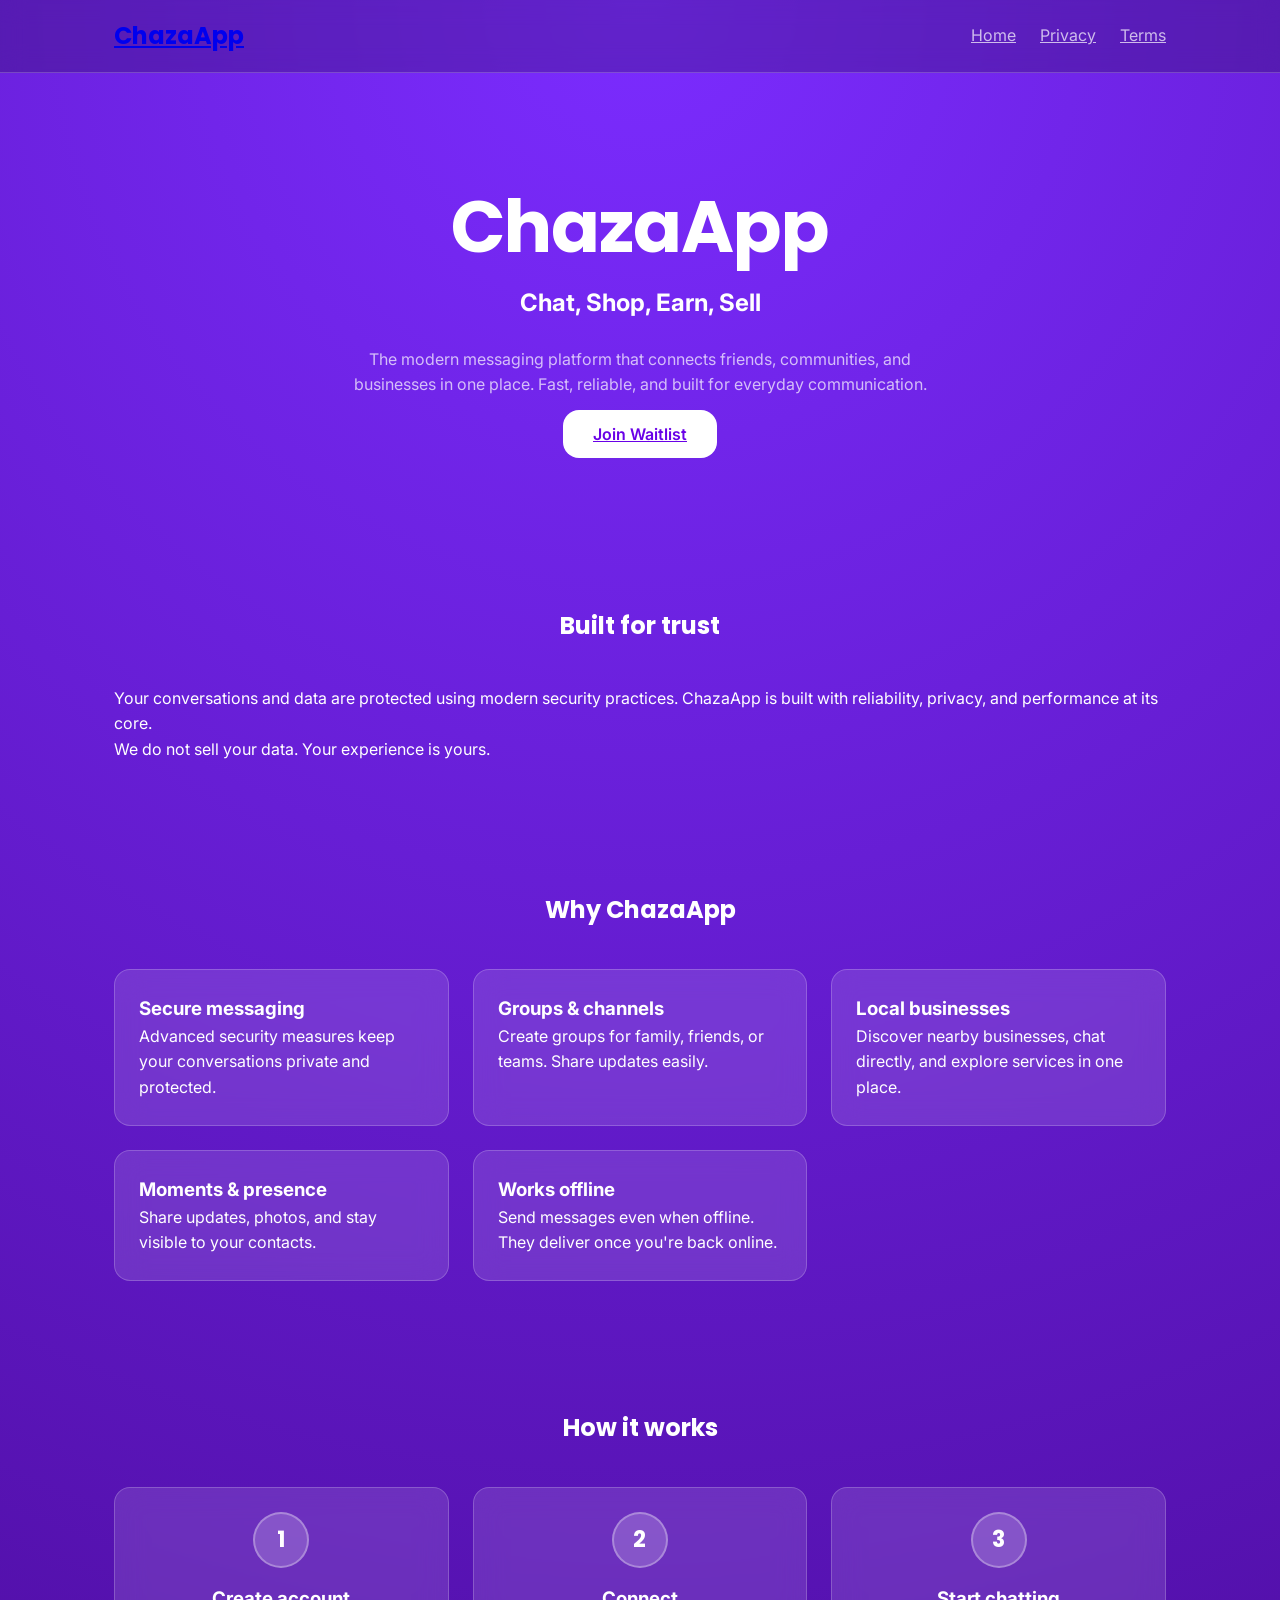
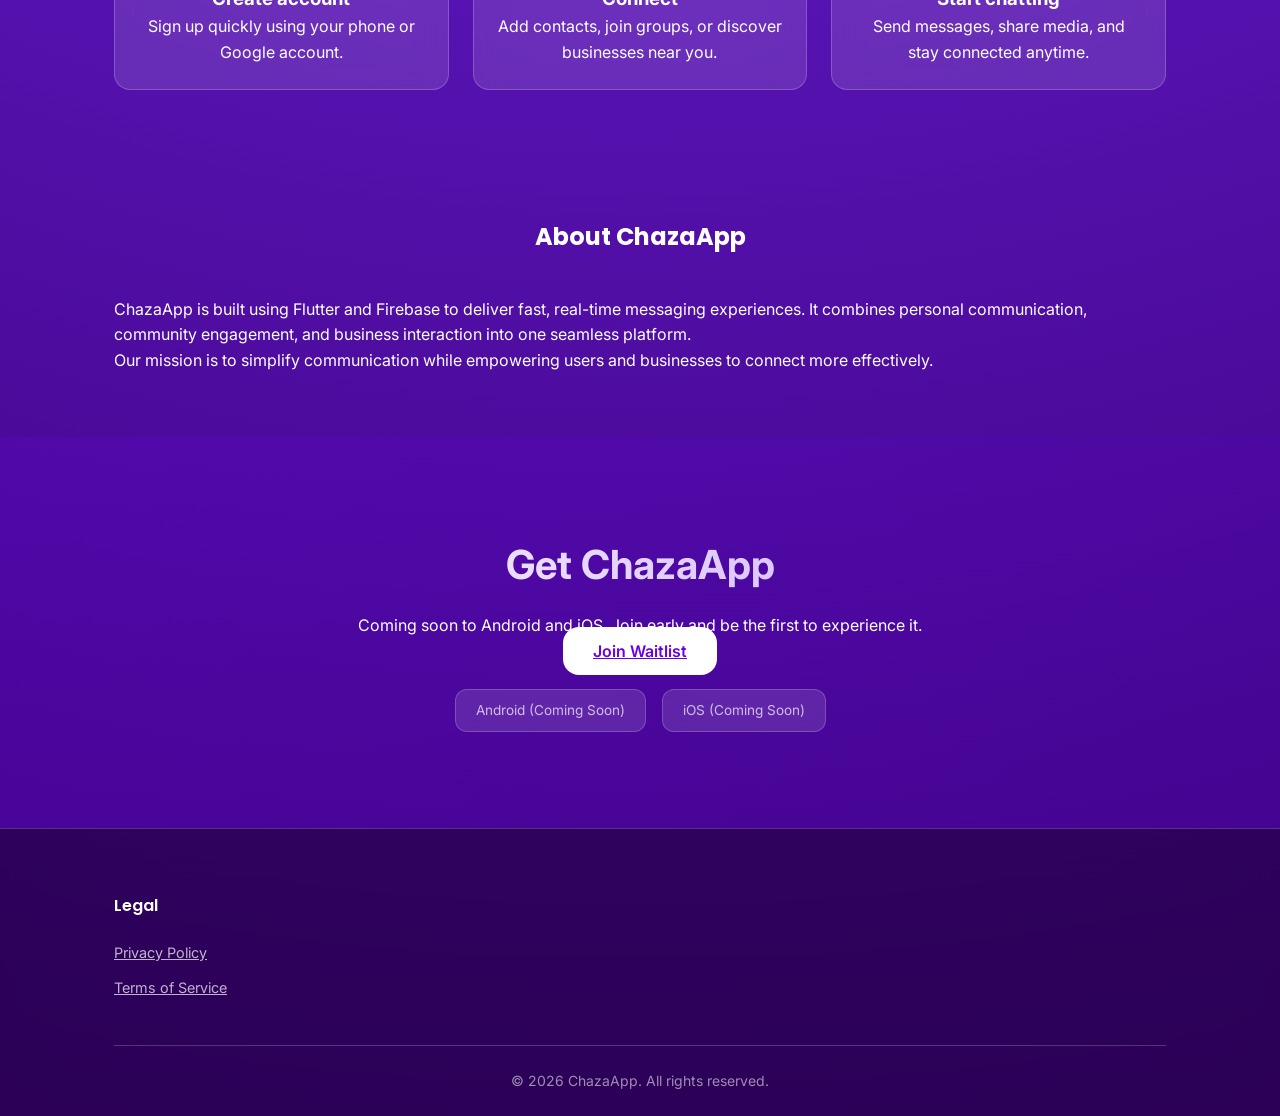
==== index.html @ 8b00ee47 "Initial website files" ====
<!DOCTYPE html>
<html lang="en">
<head>
<meta charset="UTF-8">
<meta name="viewport" content="width=device-width, initial-scale=1.0">

<title>ChazaApp | Messaging for People, Communities & Businesses</title>

<meta name="description" content="ChazaApp is a modern messaging platform connecting people, communities and nearby businesses with secure real-time communication.">
<meta name="keywords" content="messaging app, chat app Uganda, business chat, WhatsApp alternative, secure messaging">

<link rel="canonical" href="https://www.chazaapp.com/">
<link rel="icon" href="favicon.ico">

<!-- Open Graph -->
<meta property="og:title" content="ChazaApp - Modern Secure Messaging">
<meta property="og:description" content="Chat with friends, connect with businesses, and share moments in one secure platform.">
<meta property="og:type" content="website">

<!-- Fonts -->
<link rel="preconnect" href="https://fonts.googleapis.com">
<link rel="preconnect" href="https://fonts.gstatic.com" crossorigin>
<link href="https://fonts.googleapis.com/css2?family=Inter:wght@400;500;600&family=Poppins:wght@600;700&display=swap" rel="stylesheet">

<link rel="stylesheet" href="css/style.css">
</head>

<body>

<header class="site-header">
  <div class="container">
    <a href="index.html" class="logo">ChazaApp</a>
    <button class="nav-toggle">☰</button>
    <nav class="nav-desktop">
      <a href="index.html">Home</a>
      <a href="privacy.html">Privacy</a>
      <a href="terms.html">Terms</a>
    </nav>
  </div>
</header>

<main>

<!-- HERO -->
<section class="hero">
  <div class="container">
    <h1 class="animated-title">ChazaApp</h1>
    <h2><span class="text-white">Chat</span>, Shop, <span class="text-white">Earn</span>, Sell</h2>

    <p class="lead">
      The modern messaging platform that connects friends, communities, and businesses in one place. Fast, reliable, and built for everyday communication.
    </p>

    <div class="hero-actions">
      <a href="mailto:michaeldieve@gmail.com" class="btn btn-primary">Join Waitlist</a>
    </div>
  </div>
</section>

<!-- TRUST -->
<section class="section">
  <div class="container">
    <h2 class="section-title">Built for trust</h2>
    <div class="legal-content">
      <p>Your conversations and data are protected using modern security practices. ChazaApp is built with reliability, privacy, and performance at its core.</p>
      <p>We do not sell your data. Your experience is yours.</p>
    </div>
  </div>
</section>

<!-- FEATURES -->
<section class="section">
  <div class="container">
    <h2 class="section-title">Why ChazaApp</h2>

    <div class="bento">

      <div class="bento-item span-2">
        <h3>Secure messaging</h3>
        <p>Advanced security measures keep your conversations private and protected.</p>
      </div>

      <div class="bento-item">
        <h3>Groups & channels</h3>
        <p>Create groups for family, friends, or teams. Share updates easily.</p>
      </div>

      <div class="bento-item">
        <h3>Local businesses</h3>
        <p>Discover nearby businesses, chat directly, and explore services in one place.</p>
      </div>

      <div class="bento-item span-2">
        <h3>Moments & presence</h3>
        <p>Share updates, photos, and stay visible to your contacts.</p>
      </div>

      <div class="bento-item">
        <h3>Works offline</h3>
        <p>Send messages even when offline. They deliver once you're back online.</p>
      </div>

    </div>
  </div>
</section>

<!-- HOW IT WORKS -->
<section class="section alt">
  <div class="container">
    <h2 class="section-title">How it works</h2>

    <div class="steps">

      <div class="step">
        <div class="step-num">1</div>
        <h3>Create account</h3>
        <p>Sign up quickly using your phone or Google account.</p>
      </div>

      <div class="step">
        <div class="step-num">2</div>
        <h3>Connect</h3>
        <p>Add contacts, join groups, or discover businesses near you.</p>
      </div>

      <div class="step">
        <div class="step-num">3</div>
        <h3>Start chatting</h3>
        <p>Send messages, share media, and stay connected anytime.</p>
      </div>

    </div>
  </div>
</section>

<!-- ABOUT -->
<section class="section">
  <div class="container">
    <h2 class="section-title">About ChazaApp</h2>

    <div class="legal-content">
      <p>ChazaApp is built using Flutter and Firebase to deliver fast, real-time messaging experiences. It combines personal communication, community engagement, and business interaction into one seamless platform.</p>
      <p>Our mission is to simplify communication while empowering users and businesses to connect more effectively.</p>
    </div>
  </div>
</section>

<!-- CTA -->
<section class="cta-block">
  <div class="container">
    <h2>Get ChazaApp</h2>
    <p>Coming soon to Android and iOS. Join early and be the first to experience it.</p>

    <a href="mailto:michaeldieve@gmail.com" class="btn btn-primary">Join Waitlist</a>

    <div class="store-buttons">
      <span class="badge">Android (Coming Soon)</span>
      <span class="badge">iOS (Coming Soon)</span>
    </div>
  </div>
</section>

</main>

<!-- FOOTER -->
<footer class="site-footer">
  <div class="container">

    <div class="footer-grid">
      <div>
        <h4>Legal</h4>
        <a href="privacy.html">Privacy Policy</a>
        <a href="terms.html">Terms of Service</a>
      </div>
    </div>

    <p class="footer-copy">
      &copy; 2026 ChazaApp. All rights reserved.
    </p>

  </div>
</footer>

<script src="js/main.js"></script>

<script>
// Animate title
document.addEventListener('DOMContentLoaded', function() {
  const title = document.querySelector('.animated-title');
  if (title) {
    const text = title.textContent;
    title.innerHTML = '';
    [...text].forEach((letter, index) => {
      const span = document.createElement('span');
      span.textContent = letter;
      span.style.animationDelay = `${index * 0.08}s`;
      title.appendChild(span);
    });
  }
});
</script>

</body>
</html>
---- css/style.css ----
/* =======================
   ChazaApp — Premium UI v3
   Modern • Animated • Glass
======================= */

:root {
  --primary: #6901E7;
  --primary-dark: #4c00b3;
  --primary-light: #8f3cff;
  --primary-soft: rgba(105, 1, 231, 0.15);
  --bg-glass: rgba(255, 255, 255, 0.12);
  --bg-glass-strong: rgba(255, 255, 255, 0.18);
  --bg-glass-hover: rgba(255, 255, 255, 0.28);
  --text: #ffffff;
  --text-muted: rgba(255,255,255,0.7);
  --text-dim: rgba(255,255,255,0.55);
  --border: rgba(255,255,255,0.2);
  --border-strong: rgba(255,255,255,0.3);
  --radius: 16px;
  --radius-lg: 24px;
  --radius-sm: 12px;
  --space-1: 8px;
  --space-2: 16px;
  --space-3: 24px;
  --space-4: 40px;
  --space-5: 64px;
  --space-6: 96px;
  --font: 'Inter', sans-serif;
  --font-head: 'Poppins', sans-serif;
  --max: 1100px;
  --ease: cubic-bezier(0.25, 0.46, 0.45, 0.94);
  --ease-bounce: cubic-bezier(0.34, 1.56, 0.64, 1);
}

/* RESET */
*,
*::before,
*::after {
  box-sizing: border-box;
  margin: 0;
  padding: 0;
}

body {
  font-family: var(--font);
  background: radial-gradient(circle at top, #7b2cff, #3c007a);
  color: var(--text);
  line-height: 1.6;
}

/* LAYOUT */
.container {
  max-width: var(--max);
  margin: auto;
  padding: 0 var(--space-3);
}

/* ================= HEADER ================= */
.site-header {
  position: sticky;
  top: 0;
  z-index: 100;
  backdrop-filter: blur(12px);
  background: rgba(0,0,0,0.2);
  border-bottom: 1px solid var(--border);
}

.site-header .container {
  display: flex;
  justify-content: space-between;
  align-items: center;
  height: 72px;
}

.logo {
  font-family: var(--font-head);
  font-weight: 700;
  font-size: 1.5rem;
}

/* NAV */
.nav-desktop {
  display: flex;
  gap: var(--space-3);
}

.nav-desktop a {
  color: var(--text-muted);
  position: relative;
  transition: 0.3s;
}

.nav-desktop a:hover {
  color: #fff;
}

.nav-desktop a::after {
  content: "";
  position: absolute;
  bottom: -4px;
  left: 0;
  height: 2px;
  width: 0;
  background: #fff;
  transition: 0.3s;
}

.nav-desktop a:hover::after {
  width: 100%;
}

.nav-toggle {
  display: none;
  font-size: 1.5rem;
  background: none;
  border: none;
  color: #fff;
  cursor: pointer;
}

@media (max-width: 768px) {
  .nav-toggle { display: block; }
  .nav-desktop {
    display: none;
    position: absolute;
    top: 72px;
    left: 0;
    right: 0;
    background: rgba(60, 0, 122, 0.98);
    flex-direction: column;
    padding: var(--space-3);
    gap: var(--space-2);
    border-bottom: 1px solid var(--border);
  }
  .nav-desktop.is-open { display: flex; }
  .nav-desktop a { padding: 12px; width: 100%; text-align: center; }
}

/* Utility Classes */
.text-white { color: #fff; font-weight: 700; }

/* ================= HERO ================= */
.hero {
  text-align: center;
  padding: var(--space-6) var(--space-3);
  animation: fadeUp 0.8s ease;
}

.hero h1 {
  font-size: clamp(3rem, 7vw, 4.5rem);
  font-family: var(--font-head);
  letter-spacing: -1px;
}

.hero .lead {
  margin: var(--space-3) auto;
  max-width: 600px;
  color: var(--text-muted);
}

.step {
  text-align: center;
  padding: var(--space-3);
  animation: wave 5s ease-in-out infinite;
}

.step:nth-child(1) { animation-delay: 0s; }
.step:nth-child(2) { animation-delay: 0.8s; }
.step:nth-child(3) { animation-delay: 1.6s; }

.step-num {
  display: inline-flex;
  align-items: center;
  justify-content: center;
  width: 56px;
  height: 56px;
  background: var(--bg-glass-strong);
  border: 2px solid var(--border-strong);
  font-family: var(--font-head);
  font-weight: 700;
  font-size: 1.4rem;
  border-radius: 50%;
  margin-bottom: var(--space-2);
  animation: glow 3s ease-in-out infinite, breathe 4s ease-in-out infinite;
}

/* ================= BUTTON ================= */
.btn {
  padding: 14px 30px;
  border-radius: var(--radius);
  font-weight: 600;
  backdrop-filter: blur(10px);
  transition: all 0.2s ease;
}

.btn-primary {
  background: white;
  color: var(--primary);
}

.btn-primary:hover {
  transform: translateY(-3px) scale(1.03);
  box-shadow: 0 10px 40px rgba(0,0,0,0.3);
}

/* ================= GLASS CARDS ================= */
.bento,
.steps {
  display: grid;
  gap: var(--space-3);
}

.bento {
  grid-template-columns: repeat(3,1fr);
}

.steps {
  grid-template-columns: repeat(3,1fr);
}

.bento-item,
.step {
  background: var(--bg-glass);
  backdrop-filter: blur(14px);
  border: 1px solid var(--border);
  border-radius: var(--radius);
  padding: var(--space-3);
  transition: 0.3s;
}

.bento-item {
  animation: float 6s ease-in-out infinite;
}

.bento-item:nth-child(1) { animation-delay: 0s; }
.bento-item:nth-child(2) { animation-delay: 1s; }
.bento-item:nth-child(3) { animation-delay: 2s; }
.bento-item:nth-child(4) { animation-delay: 3s; }
.bento-item:nth-child(5) { animation-delay: 4s; }

.bento-item:hover,
.step:hover {
  transform: translateY(-8px);
  background: var(--bg-glass-strong);
}

/* ================= SECTION ================= */
.section {
  padding: var(--space-5) 0;
}

.section-title {
  text-align: center;
  margin-bottom: var(--space-4);
  font-family: var(--font-head);
}

/* ================= CTA ================= */
.cta-block {
  text-align: center;
  padding: var(--space-6) var(--space-3);
  position: relative;
  overflow: hidden;
  background: linear-gradient(135deg, rgba(105, 1, 231, 0.2) 0%, rgba(76, 0, 179, 0.2) 100%);
  animation: breathe 8s ease-in-out infinite;
}

.cta-block h2 {
  font-size: 2.5rem;
  margin-bottom: var(--space-2);
  animation: shimmer 4s linear infinite;
  background: linear-gradient(90deg, #fff 0%, #c8a8ff 50%, #fff 100%);
  background-size: 200% auto;
  -webkit-background-clip: text;
  -webkit-text-fill-color: transparent;
  background-clip: text;
}

.store-buttons {
  display: flex;
  gap: var(--space-2);
  justify-content: center;
  margin-top: var(--space-3);
  flex-wrap: wrap;
}

.badge {
  padding: 10px 20px;
  background: var(--bg-glass);
  border: 1px solid var(--border);
  border-radius: var(--radius-sm);
  font-size: 0.85rem;
  color: var(--text-muted);
  backdrop-filter: blur(10px);
}

/* ================= FOOTER ================= */
.site-footer {
  padding: var(--space-5) 0 var(--space-3);
  border-top: 1px solid var(--border);
  background: rgba(26, 0, 51, 0.5);
  backdrop-filter: blur(20px);
}

.footer-grid {
  display: grid;
  grid-template-columns: repeat(auto-fit, minmax(200px, 1fr));
  gap: var(--space-4);
  margin-bottom: var(--space-4);
}

.footer-grid h4 {
  font-family: var(--font-head);
  font-size: 1rem;
  font-weight: 600;
  margin-bottom: var(--space-2);
}

.footer-grid a {
  display: block;
  padding: 6px 0;
  color: var(--text-muted);
  font-size: 0.9rem;
  transition: all 0.3s var(--ease);
}

.footer-grid a:hover {
  color: var(--text);
  transform: translateX(4px);
}

.footer-copy {
  text-align: center;
  font-size: 0.875rem;
  color: var(--text-dim);
  padding-top: var(--space-3);
  border-top: 1px solid var(--border);
}

/* ================= ANIMATIONS ================= */
@keyframes fadeUp {
  from { opacity: 0; transform: translateY(25px); }
  to { opacity: 1; transform: translateY(0); }
}

@keyframes fadeIn {
  from { opacity: 0; }
  to { opacity: 1; }
}

@keyframes float {
  0%, 100% { transform: translateY(0); }
  50% { transform: translateY(-12px); }
}

@keyframes wave {
  0%, 100% { transform: translateY(0) rotate(0deg); }
  25% { transform: translateY(-6px) rotate(1deg); }
  50% { transform: translateY(0) rotate(0deg); }
  75% { transform: translateY(6px) rotate(-1deg); }
}

@keyframes shimmer {
  0% { background-position: -200% center; }
  100% { background-position: 200% center; }
}

@keyframes glow {
  0%, 100% { box-shadow: 0 0 20px rgba(255, 255, 255, 0.1), 0 0 40px rgba(143, 60, 255, 0.1); }
  50% { box-shadow: 0 0 30px rgba(255, 255, 255, 0.2), 0 0 60px rgba(143, 60, 255, 0.2); }
}

@keyframes breathe {
  0%, 100% { transform: scale(1); opacity: 1; }
  50% { transform: scale(1.02); opacity: 0.95; }
}

@keyframes rotateSlow {
  0% { transform: rotate(0deg); }
  100% { transform: rotate(360deg); }
}

@keyframes pulse {
  0%, 100% { transform: scale(1); }
  50% { transform: scale(1.05); }
}

/* ================= SCROLL ================= */
.animate-in {
  opacity: 0;
  transform: translateY(20px);
  transition: 0.5s;
}
.animate-in.visible {
  opacity: 1;
  transform: translateY(0);
}

/* ================= MOBILE ================= */
@media (max-width: 900px) {
  .bento,
  .steps {
    grid-template-columns: 1fr;
  }

  .hero h1 {
    font-size: 2.5rem;
  }
}

/* ================= ACCESSIBILITY ================= */
@media (prefers-reduced-motion: reduce) {
  * {
    animation: none !important;
    transition: none !important;
  }
}
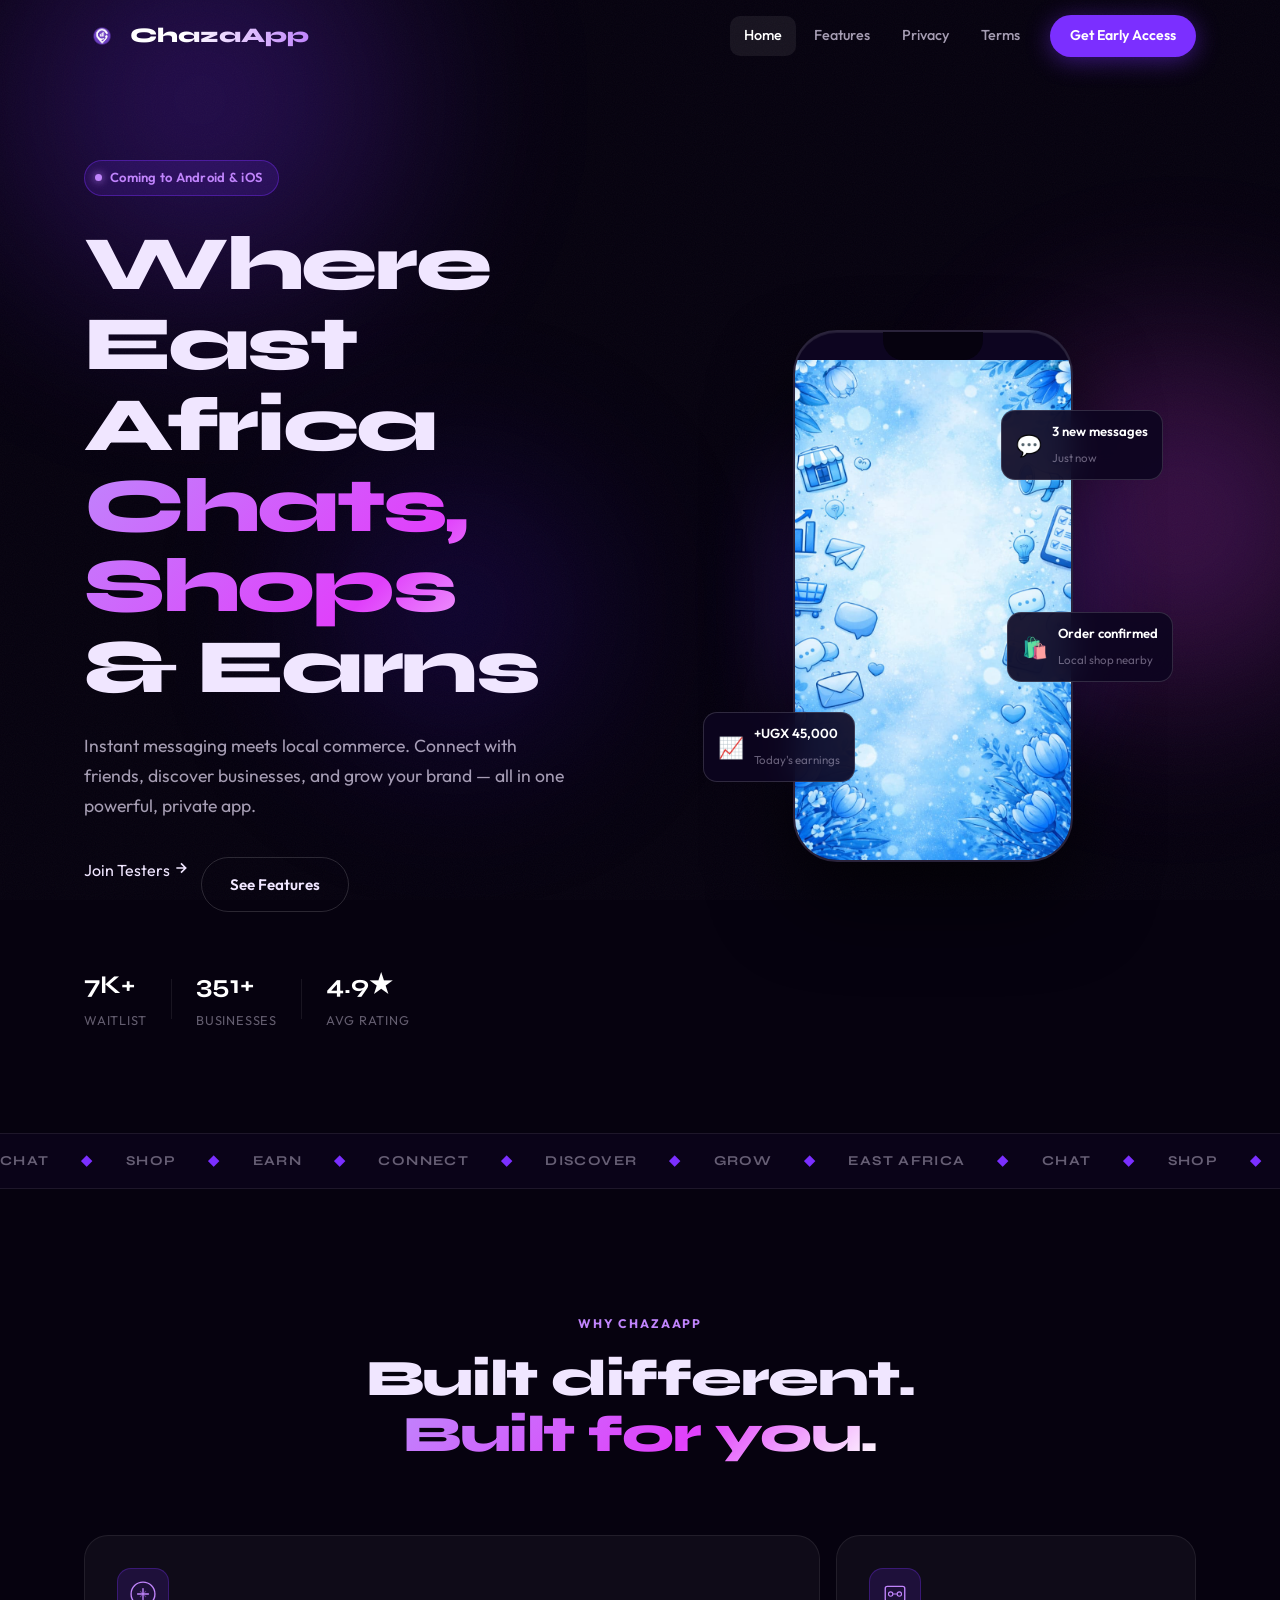
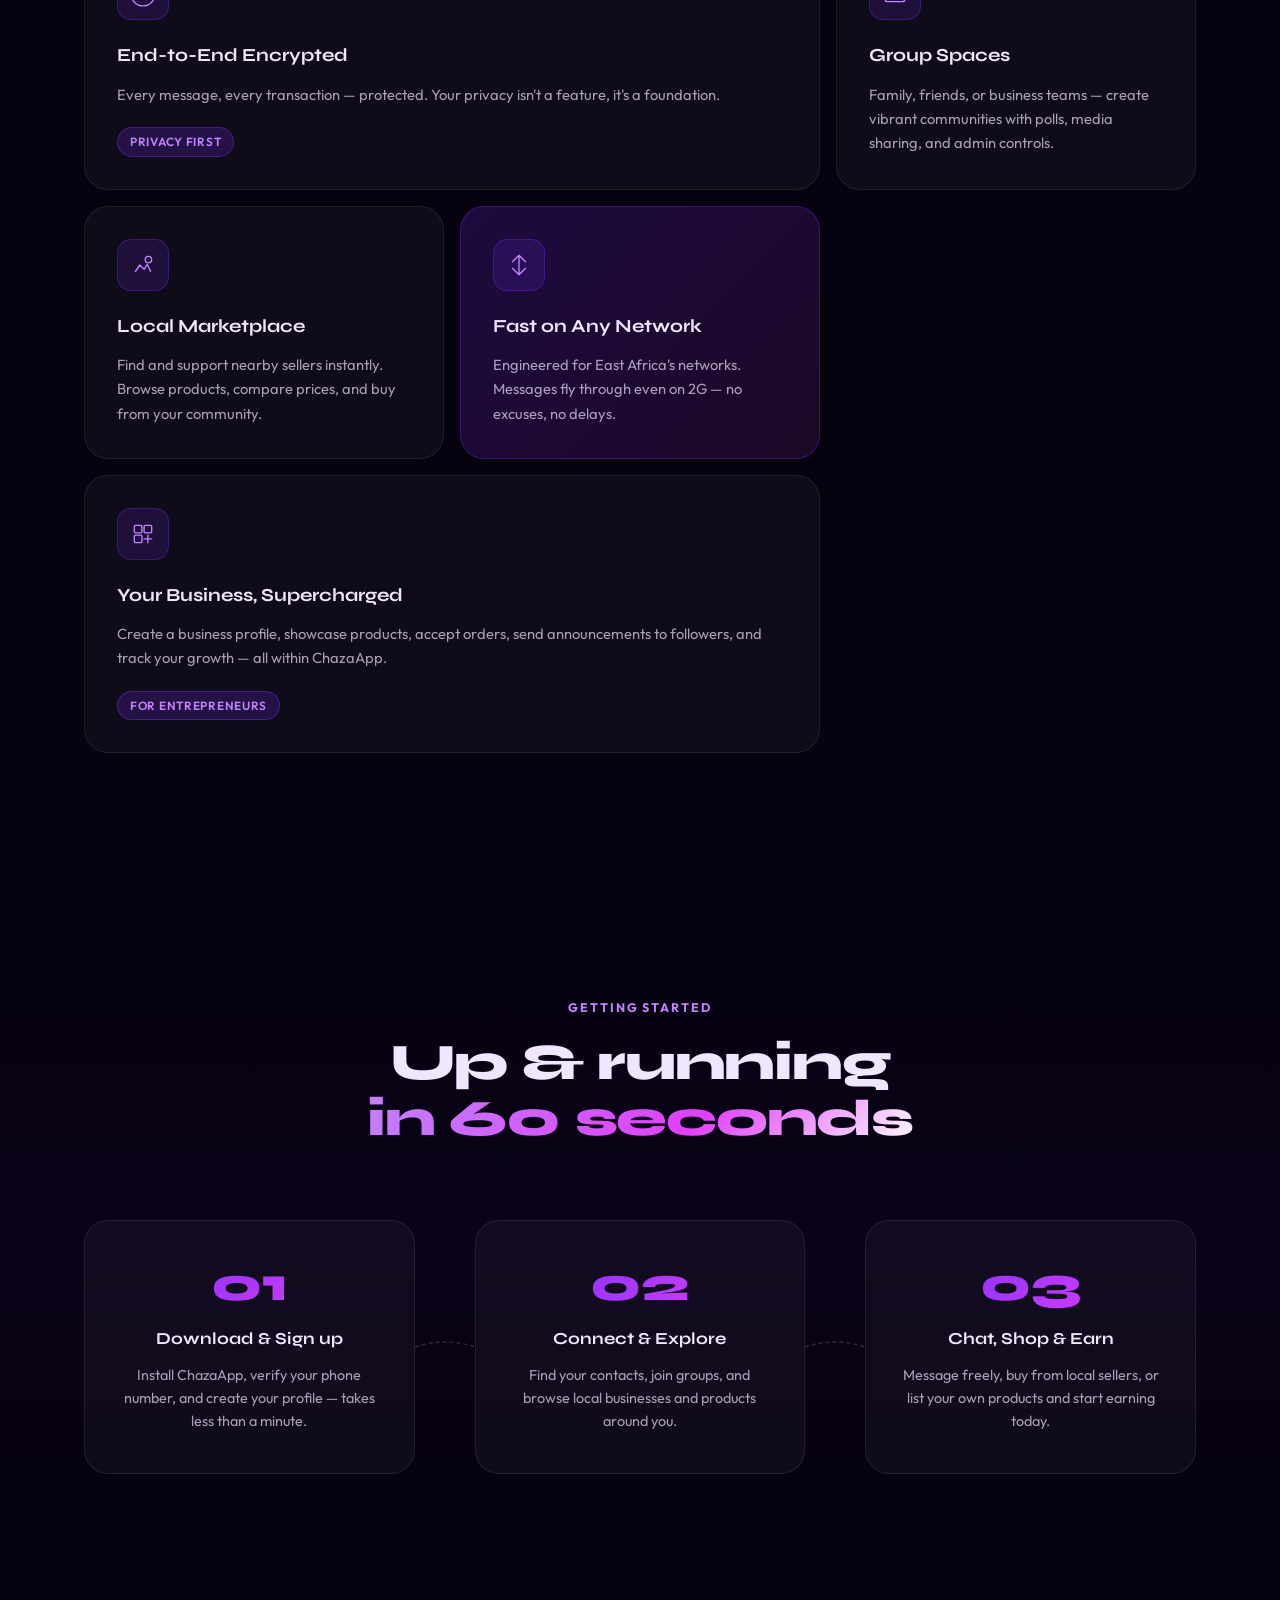
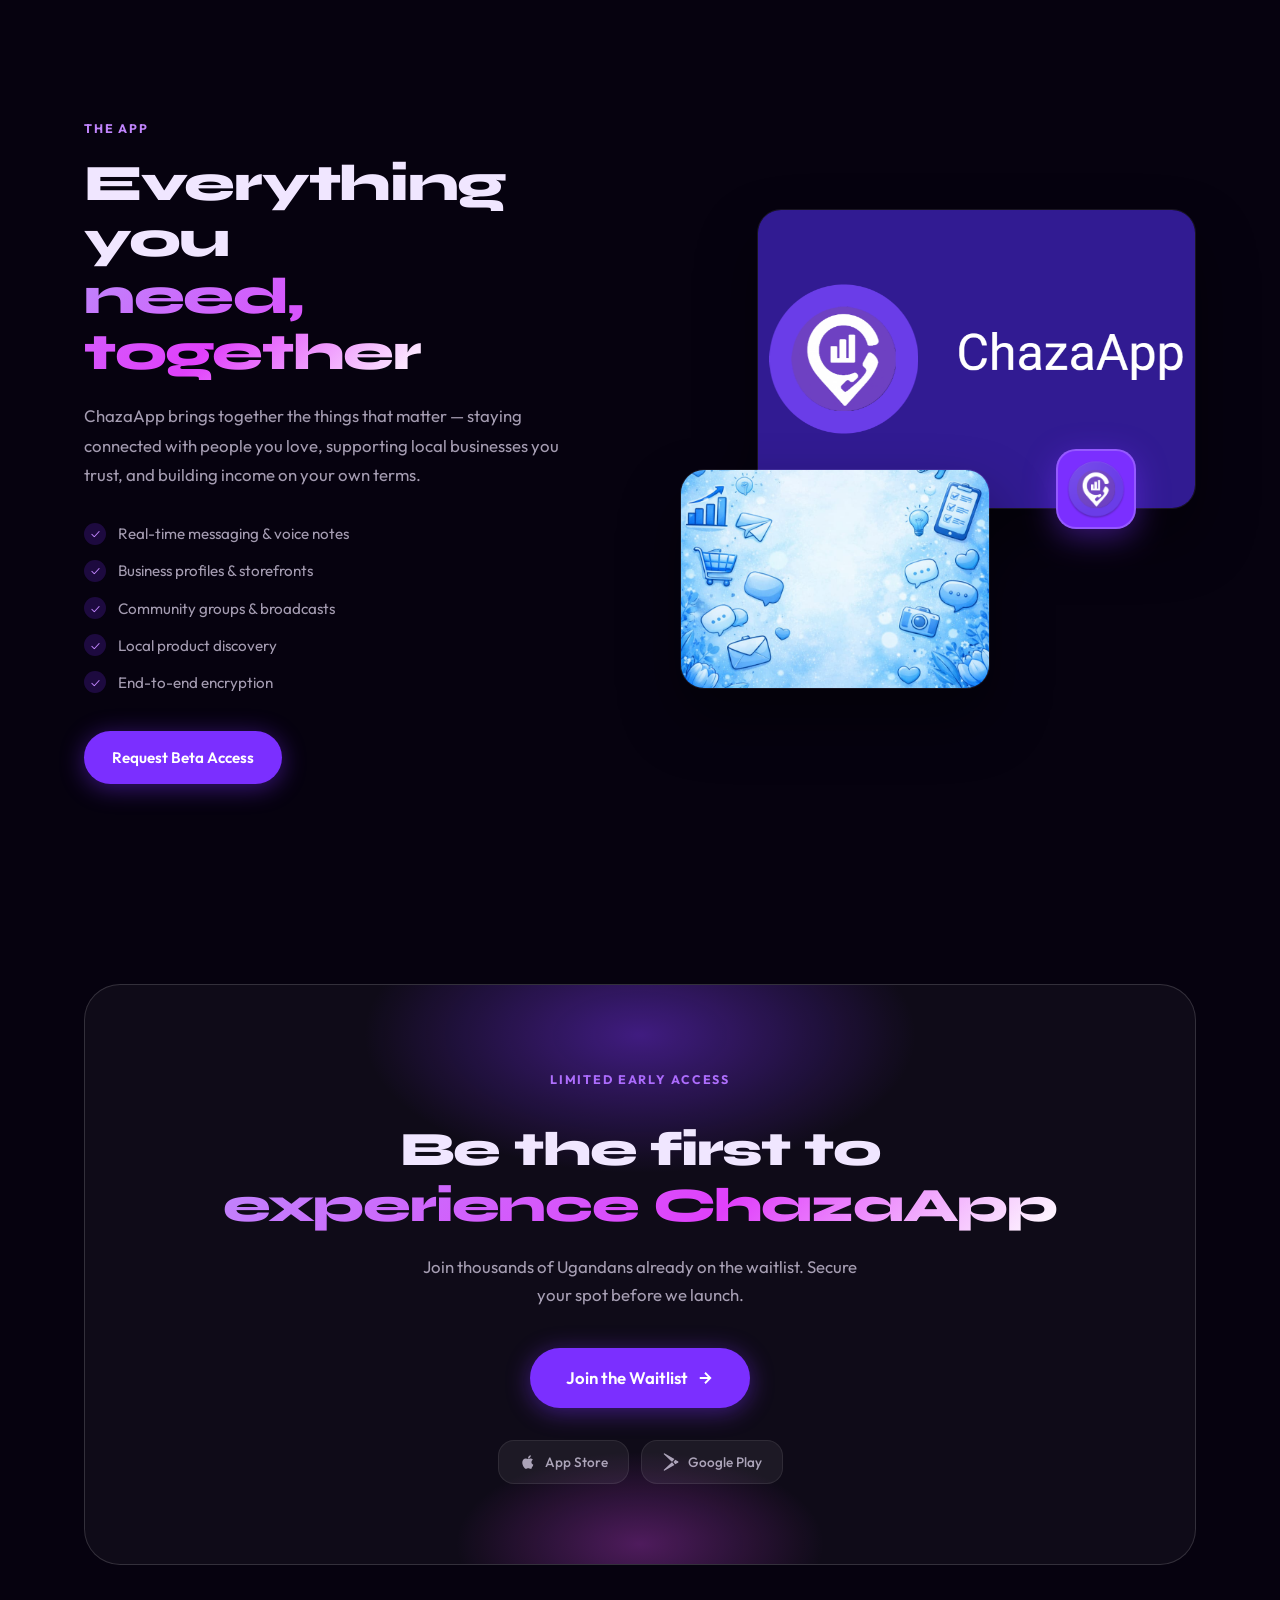
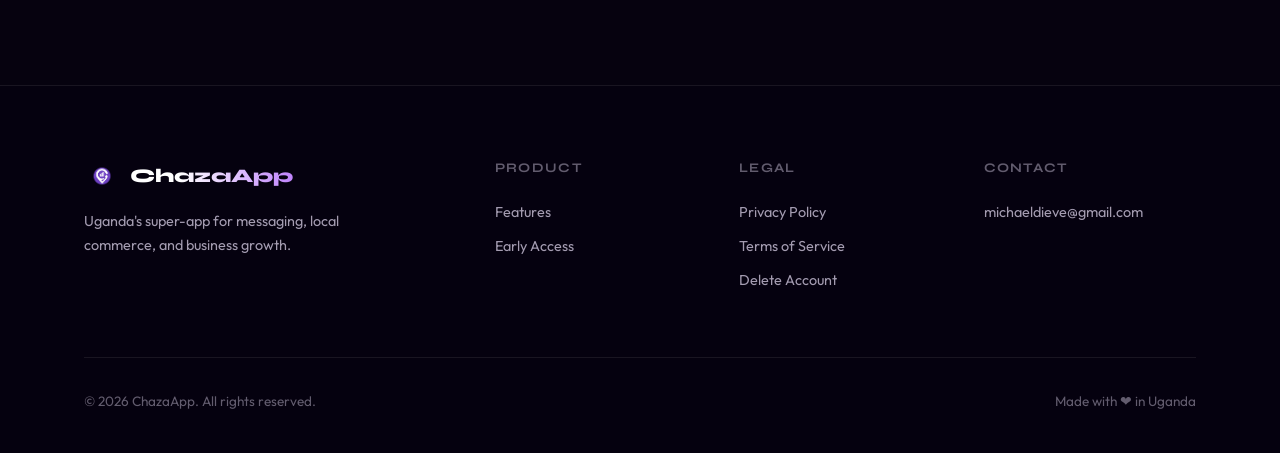
==== commit ee3b62c6: "update" ====
--- a/index.html
+++ b/index.html
@@ -1,204 +1,357 @@
 <!DOCTYPE html>
 <html lang="en">
 <head>
-<meta charset="UTF-8">
-<meta name="viewport" content="width=device-width, initial-scale=1.0">
-
-<title>ChazaApp | Messaging for People, Communities & Businesses</title>
-
-<meta name="description" content="ChazaApp is a modern messaging platform connecting people, communities and nearby businesses with secure real-time communication.">
-<meta name="keywords" content="messaging app, chat app Uganda, business chat, WhatsApp alternative, secure messaging">
-
-<link rel="canonical" href="https://www.chazaapp.com/">
-<link rel="icon" href="favicon.ico">
-
-<!-- Open Graph -->
-<meta property="og:title" content="ChazaApp - Modern Secure Messaging">
-<meta property="og:description" content="Chat with friends, connect with businesses, and share moments in one secure platform.">
-<meta property="og:type" content="website">
-
-<!-- Fonts -->
-<link rel="preconnect" href="https://fonts.googleapis.com">
-<link rel="preconnect" href="https://fonts.gstatic.com" crossorigin>
-<link href="https://fonts.googleapis.com/css2?family=Inter:wght@400;500;600&family=Poppins:wght@600;700&display=swap" rel="stylesheet">
-
-<link rel="stylesheet" href="css/style.css">
+  <meta charset="UTF-8">
+  <meta name="viewport" content="width=device-width, initial-scale=1.0">
+  <title>ChazaApp — Chat. Shop. Earn.</title>
+  <meta name="description" content="Uganda's super-app for messaging, local commerce, and business growth. Connect, discover, and thrive with ChazaApp.">
+  <link rel="canonical" href="https://www.chazaapp.com/">
+  <link rel="preconnect" href="https://fonts.googleapis.com">
+  <link rel="preconnect" href="https://fonts.gstatic.com" crossorigin>
+  <link href="https://fonts.googleapis.com/css2?family=Syne:wght@400;600;700;800&family=Outfit:wght@300;400;500;600&display=swap" rel="stylesheet">
+  <link rel="stylesheet" href="style.css">
 </head>
-
 <body>
 
-<header class="site-header">
-  <div class="container">
-    <a href="index.html" class="logo">ChazaApp</a>
-    <button class="nav-toggle">☰</button>
-    <nav class="nav-desktop">
-      <a href="index.html">Home</a>
-      <a href="privacy.html">Privacy</a>
-      <a href="terms.html">Terms</a>
-    </nav>
+  <!-- GRAIN OVERLAY -->
+  <div class="grain" aria-hidden="true"></div>
+
+  <!-- AMBIENT ORBS -->
+  <div class="orbs" aria-hidden="true">
+    <div class="orb orb-1"></div>
+    <div class="orb orb-2"></div>
+    <div class="orb orb-3"></div>
   </div>
-</header>
-
-<main>
-
-<!-- HERO -->
-<section class="hero">
-  <div class="container">
-    <h1 class="animated-title">ChazaApp</h1>
-    <h2><span class="text-white">Chat</span>, Shop, <span class="text-white">Earn</span>, Sell</h2>
-
-    <p class="lead">
-      The modern messaging platform that connects friends, communities, and businesses in one place. Fast, reliable, and built for everyday communication.
-    </p>
-
-    <div class="hero-actions">
-      <a href="mailto:michaeldieve@gmail.com" class="btn btn-primary">Join Waitlist</a>
+
+  <!-- ═══════════ HEADER ═══════════ -->
+  <header class="site-header" id="site-header">
+    <div class="container header-inner">
+      <a href="index.html" class="logo-link">
+        <img src="images/chaza_logo_foreground.png" alt="ChazaApp logo" class="logo-img" onerror="this.style.display='none';this.nextSibling.style.display='flex'">
+        <span class="logo-fallback" style="display:none">
+          <span class="logo-icon">◎</span>
+          <span class="logo-text">ChazaApp</span>
+        </span>
+        <span class="logo-text">ChazaApp</span>
+      </a>
+
+      <nav class="nav-desktop" id="nav-desktop">
+        <a href="index.html" class="nav-link active">Home</a>
+        <a href="#features" class="nav-link">Features</a>
+        <a href="privacy.html" class="nav-link">Privacy</a>
+        <a href="terms.html" class="nav-link">Terms</a>
+      </nav>
+
+      <a href="mailto:michaeldieve@gmail.com" class="btn-nav">Get Early Access</a>
+
+      <button class="nav-toggle" id="nav-toggle" aria-label="Toggle navigation" aria-expanded="false">
+        <span></span><span></span><span></span>
+      </button>
     </div>
-  </div>
-</section>
-
-<!-- TRUST -->
-<section class="section">
-  <div class="container">
-    <h2 class="section-title">Built for trust</h2>
-    <div class="legal-content">
-      <p>Your conversations and data are protected using modern security practices. ChazaApp is built with reliability, privacy, and performance at its core.</p>
-      <p>We do not sell your data. Your experience is yours.</p>
+
+    <!-- Mobile drawer -->
+    <div class="mobile-nav" id="mobile-nav">
+      <a href="index.html" class="nav-link">Home</a>
+      <a href="#features" class="nav-link">Features</a>
+      <a href="privacy.html" class="nav-link">Privacy</a>
+      <a href="terms.html" class="nav-link">Terms</a>
+      <a href="mailto:michaeldieve@gmail.com" class="btn-primary mt-2">Get Early Access</a>
     </div>
-  </div>
-</section>
-
-<!-- FEATURES -->
-<section class="section">
-  <div class="container">
-    <h2 class="section-title">Why ChazaApp</h2>
-
-    <div class="bento">
-
-      <div class="bento-item span-2">
-        <h3>Secure messaging</h3>
-        <p>Advanced security measures keep your conversations private and protected.</p>
-      </div>
-
-      <div class="bento-item">
-        <h3>Groups & channels</h3>
-        <p>Create groups for family, friends, or teams. Share updates easily.</p>
-      </div>
-
-      <div class="bento-item">
-        <h3>Local businesses</h3>
-        <p>Discover nearby businesses, chat directly, and explore services in one place.</p>
-      </div>
-
-      <div class="bento-item span-2">
-        <h3>Moments & presence</h3>
-        <p>Share updates, photos, and stay visible to your contacts.</p>
-      </div>
-
-      <div class="bento-item">
-        <h3>Works offline</h3>
-        <p>Send messages even when offline. They deliver once you're back online.</p>
-      </div>
-
+  </header>
+
+  <main>
+
+    <!-- ═══════════ HERO ═══════════ -->
+    <section class="hero">
+      <div class="container hero-layout">
+
+        <div class="hero-text">
+          <div class="badge reveal">
+            <span class="badge-dot"></span>
+            <span>Coming to Android &amp; iOS</span>
+          </div>
+
+          <h1 class="hero-h1 reveal">
+            <span class="line">Where East Africa</span>
+            <span class="line gradient-text">Chats, Shops</span>
+            <span class="line">&amp; Earns</span>
+          </h1>
+
+          <p class="hero-sub reveal">
+            Instant messaging meets local commerce. Connect with friends, discover businesses, and grow your brand — all in one powerful, private app.
+          </p>
+
+          <div class="hero-ctas reveal">
+            <a href="https://groups.google.com/g/orion13-testers">
+              <span>Join Testers</span>
+              <svg width="16" height="16" fill="none" viewBox="0 0 24 24" stroke="currentColor" stroke-width="2.5"><path d="M5 12h14M12 5l7 7-7 7"/></svg>
+            </a>
+            <a href="#features" class="btn-ghost">See Features</a>
+          </div>
+
+          <div class="hero-stats reveal">
+            <div class="stat">
+              <strong class="stat-num" data-target="10000">0</strong>
+              <span>Waitlist</span>
+            </div>
+            <div class="stat-divider"></div>
+            <div class="stat">
+              <strong class="stat-num" data-target="500">0</strong>
+              <span>Businesses</span>
+            </div>
+            <div class="stat-divider"></div>
+            <div class="stat">
+              <strong>4.9★</strong>
+              <span>Avg Rating</span>
+            </div>
+          </div>
+        </div>
+
+        <div class="hero-visual reveal">
+          <div class="phone-wrap">
+            <div class="phone-glow"></div>
+            <div class="phone">
+              <div class="phone-notch"></div>
+              <div class="phone-screen">
+                <img src="images/background.jpeg" alt="ChazaApp chat interface" loading="eager" onerror="this.parentElement.style.background='linear-gradient(160deg,#1a0840,#3b0e9b)'">
+              </div>
+            </div>
+            <!-- Floating badges -->
+            <div class="float-badge fb-1">
+              <span class="fb-icon">💬</span>
+              <div>
+                <b>3 new messages</b>
+                <small>Just now</small>
+              </div>
+            </div>
+            <div class="float-badge fb-2">
+              <span class="fb-icon">🛍️</span>
+              <div>
+                <b>Order confirmed</b>
+                <small>Local shop nearby</small>
+              </div>
+            </div>
+            <div class="float-badge fb-3">
+              <span class="fb-icon">📈</span>
+              <div>
+                <b>+UGX 45,000</b>
+                <small>Today's earnings</small>
+              </div>
+            </div>
+          </div>
+        </div>
+
+      </div>
+    </section>
+
+    <!-- ═══════════ MARQUEE ═══════════ -->
+    <div class="marquee-wrap" aria-hidden="true">
+      <div class="marquee-track">
+        <span>Chat</span><span class="dot">◆</span>
+        <span>Shop</span><span class="dot">◆</span>
+        <span>Earn</span><span class="dot">◆</span>
+        <span>Connect</span><span class="dot">◆</span>
+        <span>Discover</span><span class="dot">◆</span>
+        <span>Grow</span><span class="dot">◆</span>
+        <span>East Africa</span><span class="dot">◆</span>
+        <span>Chat</span><span class="dot">◆</span>
+        <span>Shop</span><span class="dot">◆</span>
+        <span>Earn</span><span class="dot">◆</span>
+        <span>Connect</span><span class="dot">◆</span>
+        <span>Discover</span><span class="dot">◆</span>
+        <span>Grow</span><span class="dot">◆</span>
+        <span>East Africa</span><span class="dot">◆</span>
+      </div>
     </div>
-  </div>
-</section>
-
-<!-- HOW IT WORKS -->
-<section class="section alt">
-  <div class="container">
-    <h2 class="section-title">How it works</h2>
-
-    <div class="steps">
-
-      <div class="step">
-        <div class="step-num">1</div>
-        <h3>Create account</h3>
-        <p>Sign up quickly using your phone or Google account.</p>
-      </div>
-
-      <div class="step">
-        <div class="step-num">2</div>
-        <h3>Connect</h3>
-        <p>Add contacts, join groups, or discover businesses near you.</p>
-      </div>
-
-      <div class="step">
-        <div class="step-num">3</div>
-        <h3>Start chatting</h3>
-        <p>Send messages, share media, and stay connected anytime.</p>
-      </div>
-
+
+    <!-- ═══════════ FEATURES ═══════════ -->
+    <section class="section" id="features">
+      <div class="container">
+        <div class="section-head">
+          <p class="eyebrow reveal">Why ChazaApp</p>
+          <h2 class="section-h2 reveal">Built different.<br><span class="gradient-text">Built for you.</span></h2>
+        </div>
+
+        <div class="feature-bento reveal">
+
+          <article class="bento-card bento-wide">
+            <div class="bento-icon">
+              <svg viewBox="0 0 48 48" fill="none"><circle cx="24" cy="24" r="22" stroke="currentColor" stroke-width="2.5"/><path d="M14 24h20M24 14v20" stroke="currentColor" stroke-width="2.5" stroke-linecap="round"/><path d="M19 19l10 10M29 19L19 29" stroke="currentColor" stroke-width="2" stroke-linecap="round" opacity=".4"/></svg>
+            </div>
+            <h3>End-to-End Encrypted</h3>
+            <p>Every message, every transaction — protected. Your privacy isn't a feature, it's a foundation.</p>
+            <div class="bento-tag">Privacy First</div>
+          </article>
+
+          <article class="bento-card">
+            <div class="bento-icon">
+              <svg viewBox="0 0 48 48" fill="none"><rect x="6" y="10" width="36" height="28" rx="4" stroke="currentColor" stroke-width="2.5"/><circle cx="16" cy="24" r="4" stroke="currentColor" stroke-width="2"/><circle cx="32" cy="24" r="4" stroke="currentColor" stroke-width="2"/><path d="M20 24h8" stroke="currentColor" stroke-width="2" stroke-linecap="round"/></svg>
+            </div>
+            <h3>Group Spaces</h3>
+            <p>Family, friends, or business teams — create vibrant communities with polls, media sharing, and admin controls.</p>
+          </article>
+
+          <article class="bento-card">
+            <div class="bento-icon">
+              <svg viewBox="0 0 48 48" fill="none"><path d="M10 36l8-12 8 8 6-9 6 13" stroke="currentColor" stroke-width="2.5" stroke-linecap="round" stroke-linejoin="round"/><circle cx="34" cy="14" r="6" stroke="currentColor" stroke-width="2.5"/></svg>
+            </div>
+            <h3>Local Marketplace</h3>
+            <p>Find and support nearby sellers instantly. Browse products, compare prices, and buy from your community.</p>
+          </article>
+
+          <article class="bento-card bento-accent">
+            <div class="bento-icon">
+              <svg viewBox="0 0 48 48" fill="none"><path d="M24 6v36M12 18l12-12 12 12M12 30l12 12 12-12" stroke="currentColor" stroke-width="2.5" stroke-linecap="round" stroke-linejoin="round"/></svg>
+            </div>
+            <h3>Fast on Any Network</h3>
+            <p>Engineered for East Africa's networks. Messages fly through even on 2G — no excuses, no delays.</p>
+          </article>
+
+          <article class="bento-card bento-wide">
+            <div class="bento-icon">
+              <svg viewBox="0 0 48 48" fill="none"><rect x="8" y="8" width="14" height="14" rx="2" stroke="currentColor" stroke-width="2.5"/><rect x="26" y="8" width="14" height="14" rx="2" stroke="currentColor" stroke-width="2.5"/><rect x="8" y="26" width="14" height="14" rx="2" stroke="currentColor" stroke-width="2.5"/><path d="M26 33h14M33 26v14" stroke="currentColor" stroke-width="2.5" stroke-linecap="round"/></svg>
+            </div>
+            <h3>Your Business, Supercharged</h3>
+            <p>Create a business profile, showcase products, accept orders, send announcements to followers, and track your growth — all within ChazaApp.</p>
+            <div class="bento-tag">For Entrepreneurs</div>
+          </article>
+
+        </div>
+      </div>
+    </section>
+
+    <!-- ═══════════ HOW IT WORKS ═══════════ -->
+    <section class="section section-steps">
+      <div class="container">
+        <div class="section-head">
+          <p class="eyebrow reveal">Getting Started</p>
+          <h2 class="section-h2 reveal">Up &amp; running<br><span class="gradient-text">in 60 seconds</span></h2>
+        </div>
+
+        <div class="steps-grid">
+          <div class="step-card reveal">
+            <div class="step-num">01</div>
+            <h3>Download &amp; Sign up</h3>
+            <p>Install ChazaApp, verify your phone number, and create your profile — takes less than a minute.</p>
+          </div>
+          <div class="step-connector reveal" aria-hidden="true">
+            <svg viewBox="0 0 60 20" fill="none"><path d="M0 10 Q30 0 60 10" stroke="currentColor" stroke-width="1.5" stroke-dasharray="4 3"/></svg>
+          </div>
+          <div class="step-card reveal">
+            <div class="step-num">02</div>
+            <h3>Connect &amp; Explore</h3>
+            <p>Find your contacts, join groups, and browse local businesses and products around you.</p>
+          </div>
+          <div class="step-connector reveal" aria-hidden="true">
+            <svg viewBox="0 0 60 20" fill="none"><path d="M0 10 Q30 0 60 10" stroke="currentColor" stroke-width="1.5" stroke-dasharray="4 3"/></svg>
+          </div>
+          <div class="step-card reveal">
+            <div class="step-num">03</div>
+            <h3>Chat, Shop &amp; Earn</h3>
+            <p>Message freely, buy from local sellers, or list your own products and start earning today.</p>
+          </div>
+        </div>
+      </div>
+    </section>
+
+    <!-- ═══════════ APP PREVIEW ═══════════ -->
+    <section class="section section-preview">
+      <div class="container preview-layout">
+        <div class="preview-text reveal">
+          <p class="eyebrow">The App</p>
+          <h2 class="section-h2">Everything you<br><span class="gradient-text">need, together</span></h2>
+          <p class="body-text">ChazaApp brings together the things that matter — staying connected with people you love, supporting local businesses you trust, and building income on your own terms.</p>
+          <ul class="check-list">
+            <li><span class="check">✓</span> Real-time messaging &amp; voice notes</li>
+            <li><span class="check">✓</span> Business profiles &amp; storefronts</li>
+            <li><span class="check">✓</span> Community groups &amp; broadcasts</li>
+            <li><span class="check">✓</span> Local product discovery</li>
+            <li><span class="check">✓</span> End-to-end encryption</li>
+          </ul>
+          <a href="mailto:michaeldieve@gmail.com" class="btn-primary">Request Beta Access</a>
+        </div>
+
+        <div class="preview-images reveal">
+          <div class="preview-card pc-main">
+            <img src="images/play_store_feature_graphic.png" alt="ChazaApp feature graphic" loading="lazy" onerror="this.parentElement.classList.add('img-fallback')">
+          </div>
+          <div class="preview-card pc-secondary">
+            <img src="images/background.jpeg" alt="ChazaApp background" loading="lazy" onerror="this.parentElement.classList.add('img-fallback')">
+          </div>
+          <div class="preview-logo-card">
+            <img src="images/chaza_logo.png" alt="ChazaApp logo" loading="lazy" onerror="this.parentElement.classList.add('img-fallback')">
+          </div>
+        </div>
+      </div>
+    </section>
+
+    <!-- ═══════════ CTA ═══════════ -->
+    <section class="section section-cta">
+      <div class="container">
+        <div class="cta-card reveal">
+          <div class="cta-glow-1"></div>
+          <div class="cta-glow-2"></div>
+          <p class="eyebrow">Limited Early Access</p>
+          <h2 class="cta-h2">Be the first to<br><span class="gradient-text">experience ChazaApp</span></h2>
+          <p class="cta-sub">Join thousands of Ugandans already on the waitlist. Secure your spot before we launch.</p>
+          <div class="cta-actions">
+            <a href="mailto:michaeldieve@gmail.com?subject=ChazaApp%20Early%20Access" class="btn-primary btn-large">
+              <span>Join the Waitlist</span>
+              <svg width="18" height="18" fill="none" viewBox="0 0 24 24" stroke="currentColor" stroke-width="2.5"><path d="M5 12h14M12 5l7 7-7 7"/></svg>
+            </a>
+          </div>
+          <div class="store-badges">
+            <div class="store-badge">
+              <svg width="18" height="18" viewBox="0 0 24 24" fill="currentColor"><path d="M17.05 20.28c-.98.95-2.05.8-3.08.35-1.09-.46-2.09-.48-3.24 0-1.44.62-2.2.44-3.06-.35C2.79 15.25 3.51 7.7 9.05 7.4c1.27.06 2.15.63 2.9.68 1.1-.21 2.15-.8 3.35-.72 1.43.12 2.5.6 3.2 1.5-2.9 1.74-2.2 5.55.58 6.65-.44 1.22-.95 2.42-2.03 3.77zM12.03 7.25c-.15-2.23 1.66-4.07 3.74-4.25.29 2.58-2.34 4.5-3.74 4.25z"/></svg>
+              <span>App Store</span>
+            </div>
+            <div class="store-badge">
+              <svg width="18" height="18" viewBox="0 0 24 24" fill="currentColor"><path d="M3.18 23.76a2.5 2.5 0 01-.98-.95L13.5 12 2.2 1.19A2.5 2.5 0 013.18.24l13.4 7.73-3.35 4.03 3.35 4.03-13.4 7.73zM17.68 15.01L15.3 12l2.38-3.01 2.84 1.64a1.25 1.25 0 010 2.74l-2.84 1.64z"/></svg>
+              <span>Google Play</span>
+            </div>
+          </div>
+        </div>
+      </div>
+    </section>
+
+  </main>
+
+  <!-- ═══════════ FOOTER ═══════════ -->
+  <footer class="site-footer">
+    <div class="container">
+      <div class="footer-top">
+        <div class="footer-brand">
+          <a href="index.html" class="logo-link">
+            <img src="images/chaza_logo_foreground.png" alt="ChazaApp" class="logo-img" onerror="this.style.display='none'">
+            <span class="logo-text">ChazaApp</span>
+          </a>
+          <p>Uganda's super-app for messaging, local commerce, and business growth.</p>
+        </div>
+        <div class="footer-links">
+          <div class="footer-col">
+            <h4>Product</h4>
+            <a href="#features">Features</a>
+            <a href="mailto:michaeldieve@gmail.com">Early Access</a>
+          </div>
+          <div class="footer-col">
+            <h4>Legal</h4>
+            <a href="privacy.html">Privacy Policy</a>
+            <a href="terms.html">Terms of Service</a>
+            <a href="delete-account.html">Delete Account</a>
+          </div>
+          <div class="footer-col">
+            <h4>Contact</h4>
+            <a href="mailto:michaeldieve@gmail.com">michaeldieve@gmail.com</a>
+          </div>
+        </div>
+      </div>
+      <div class="footer-bottom">
+        <p>&copy; 2026 ChazaApp. All rights reserved.</p>
+        <p>Made with ❤ in Uganda</p>
+      </div>
     </div>
-  </div>
-</section>
-
-<!-- ABOUT -->
-<section class="section">
-  <div class="container">
-    <h2 class="section-title">About ChazaApp</h2>
-
-    <div class="legal-content">
-      <p>ChazaApp is built using Flutter and Firebase to deliver fast, real-time messaging experiences. It combines personal communication, community engagement, and business interaction into one seamless platform.</p>
-      <p>Our mission is to simplify communication while empowering users and businesses to connect more effectively.</p>
-    </div>
-  </div>
-</section>
-
-<!-- CTA -->
-<section class="cta-block">
-  <div class="container">
-    <h2>Get ChazaApp</h2>
-    <p>Coming soon to Android and iOS. Join early and be the first to experience it.</p>
-
-    <a href="mailto:michaeldieve@gmail.com" class="btn btn-primary">Join Waitlist</a>
-
-    <div class="store-buttons">
-      <span class="badge">Android (Coming Soon)</span>
-      <span class="badge">iOS (Coming Soon)</span>
-    </div>
-  </div>
-</section>
-
-</main>
-
-<!-- FOOTER -->
-<footer class="site-footer">
-  <div class="container">
-
-    <div class="footer-grid">
-      <div>
-        <h4>Legal</h4>
-        <a href="privacy.html">Privacy Policy</a>
-        <a href="terms.html">Terms of Service</a>
-      </div>
-    </div>
-
-    <p class="footer-copy">
-      &copy; 2026 ChazaApp. All rights reserved.
-    </p>
-
-  </div>
-</footer>
-
-<script src="js/main.js"></script>
-
-<script>
-// Animate title
-document.addEventListener('DOMContentLoaded', function() {
-  const title = document.querySelector('.animated-title');
-  if (title) {
-    const text = title.textContent;
-    title.innerHTML = '';
-    [...text].forEach((letter, index) => {
-      const span = document.createElement('span');
-      span.textContent = letter;
-      span.style.animationDelay = `${index * 0.08}s`;
-      title.appendChild(span);
-    });
-  }
-});
-</script>
-
+  </footer>
+
+  <script src="main.js"></script>
 </body>
-</html>+</html>
--- a/style.css
+++ b/style.css
@@ -0,0 +1,1116 @@
+/* ================================================
+   ChazaApp — Dark Luxury Redesign
+   Syne + Outfit | Deep Purple | Grain + Glow
+================================================ */
+
+@import url('https://fonts.googleapis.com/css2?family=Syne:wght@400;600;700;800&family=Outfit:wght@300;400;500;600&display=swap');
+
+/* ═══ TOKENS ═══ */
+:root {
+  --bg:           #06020f;
+  --bg-2:         #0e0520;
+  --bg-card:      rgba(255,255,255,0.04);
+  --bg-card-h:    rgba(255,255,255,0.07);
+  --primary:      #7B2FFF;
+  --primary-mid:  #9955ff;
+  --primary-lite: #C084FC;
+  --primary-glow: rgba(123, 47, 255, 0.45);
+  --accent:       #E040FB;
+  --accent-glow:  rgba(224, 64, 251, 0.3);
+  --text:         #F0E6FF;
+  --text-2:       rgba(240, 230, 255, 0.68);
+  --text-3:       rgba(240, 230, 255, 0.40);
+  --border:       rgba(255,255,255,0.08);
+  --border-h:     rgba(255,255,255,0.15);
+  --r-sm:         10px;
+  --r:            16px;
+  --r-lg:         24px;
+  --r-xl:         36px;
+  --ease:         cubic-bezier(0.25, 0.46, 0.45, 0.94);
+  --ease-out:     cubic-bezier(0.0, 0.0, 0.2, 1);
+  --ease-spring:  cubic-bezier(0.34, 1.56, 0.64, 1);
+  --max-w:        1160px;
+  --head:         'Syne', sans-serif;
+  --body:         'Outfit', sans-serif;
+}
+
+/* ═══ RESET ═══ */
+*, *::before, *::after { box-sizing: border-box; margin: 0; padding: 0; }
+
+html { scroll-behavior: smooth; }
+
+body {
+  font-family: var(--body);
+  background: var(--bg);
+  color: var(--text);
+  line-height: 1.65;
+  overflow-x: hidden;
+  -webkit-font-smoothing: antialiased;
+}
+
+a { color: inherit; text-decoration: none; }
+img { max-width: 100%; display: block; }
+button { cursor: pointer; font-family: inherit; }
+
+/* ═══ GRAIN OVERLAY ═══ */
+.grain {
+  position: fixed;
+  inset: 0;
+  z-index: 1;
+  pointer-events: none;
+  opacity: 0.035;
+  background-image: url("data:image/svg+xml,%3Csvg viewBox='0 0 200 200' xmlns='http://www.w3.org/2000/svg'%3E%3Cfilter id='n'%3E%3CfeTurbulence type='fractalNoise' baseFrequency='0.9' numOctaves='4' stitchTiles='stitch'/%3E%3C/filter%3E%3Crect width='100%25' height='100%25' filter='url(%23n)'/%3E%3C/svg%3E");
+  background-size: 200px;
+}
+
+/* ═══ AMBIENT ORBS ═══ */
+.orbs { position: fixed; inset: 0; z-index: 0; pointer-events: none; overflow: hidden; }
+
+.orb {
+  position: absolute;
+  border-radius: 50%;
+  filter: blur(80px);
+  opacity: 0.35;
+  animation: orbFloat 18s ease-in-out infinite;
+}
+
+.orb-1 {
+  width: 600px; height: 600px;
+  background: radial-gradient(circle, var(--primary), transparent 70%);
+  top: -200px; left: -100px;
+  animation-duration: 20s;
+}
+.orb-2 {
+  width: 500px; height: 500px;
+  background: radial-gradient(circle, var(--accent), transparent 70%);
+  top: 30%; right: -150px;
+  animation-duration: 25s;
+  animation-delay: -8s;
+}
+.orb-3 {
+  width: 400px; height: 400px;
+  background: radial-gradient(circle, #3d12b5, transparent 70%);
+  bottom: 10%; left: 20%;
+  animation-duration: 22s;
+  animation-delay: -14s;
+}
+
+@keyframes orbFloat {
+  0%, 100% { transform: translate(0, 0) scale(1); }
+  33% { transform: translate(40px, -60px) scale(1.08); }
+  66% { transform: translate(-30px, 40px) scale(0.95); }
+}
+
+/* ═══ LAYOUT ═══ */
+.container {
+  max-width: var(--max-w);
+  margin: 0 auto;
+  padding: 0 24px;
+  position: relative;
+  z-index: 2;
+}
+
+/* ═══════════════════════════
+   HEADER
+═══════════════════════════ */
+.site-header {
+  position: fixed;
+  top: 0; left: 0; right: 0;
+  z-index: 200;
+  padding: 0;
+  transition: background 0.4s var(--ease), border-color 0.4s;
+  border-bottom: 1px solid transparent;
+}
+
+.site-header.scrolled {
+  background: rgba(6, 2, 15, 0.85);
+  backdrop-filter: blur(20px);
+  -webkit-backdrop-filter: blur(20px);
+  border-color: var(--border);
+}
+
+.site-header.hide { transform: translateY(-100%); }
+
+.header-inner {
+  display: flex;
+  align-items: center;
+  gap: 16px;
+  height: 72px;
+}
+
+.logo-link {
+  display: flex;
+  align-items: center;
+  gap: 10px;
+  flex-shrink: 0;
+}
+
+.logo-img { width: 36px; height: 36px; object-fit: contain; border-radius: 8px; }
+
+.logo-text {
+  font-family: var(--head);
+  font-weight: 800;
+  font-size: 1.3rem;
+  background: linear-gradient(90deg, #fff 30%, var(--primary-lite));
+  -webkit-background-clip: text;
+  -webkit-text-fill-color: transparent;
+  background-clip: text;
+}
+
+.logo-fallback { display: flex; align-items: center; gap: 8px; }
+.logo-icon { font-size: 1.5rem; }
+
+.nav-desktop {
+  display: flex;
+  gap: 4px;
+  margin-left: auto;
+}
+
+.nav-link {
+  font-size: 0.9rem;
+  font-weight: 500;
+  color: var(--text-2);
+  padding: 8px 14px;
+  border-radius: var(--r-sm);
+  transition: color 0.2s, background 0.2s;
+}
+
+.nav-link:hover,
+.nav-link.active { color: #fff; background: rgba(255,255,255,0.07); }
+
+.btn-nav {
+  padding: 9px 20px;
+  border-radius: 999px;
+  background: var(--primary);
+  color: #fff;
+  font-size: 0.88rem;
+  font-weight: 600;
+  font-family: var(--body);
+  white-space: nowrap;
+  transition: transform 0.2s var(--ease-spring), box-shadow 0.2s;
+  box-shadow: 0 4px 24px var(--primary-glow);
+}
+
+.btn-nav:hover {
+  transform: translateY(-2px) scale(1.03);
+  box-shadow: 0 8px 32px var(--primary-glow);
+}
+
+/* Mobile toggle */
+.nav-toggle {
+  display: none;
+  flex-direction: column;
+  gap: 5px;
+  background: none;
+  border: none;
+  padding: 8px;
+  margin-left: auto;
+}
+.nav-toggle span {
+  display: block;
+  width: 24px; height: 2px;
+  background: var(--text);
+  border-radius: 2px;
+  transition: 0.3s;
+}
+.nav-toggle[aria-expanded="true"] span:nth-child(1) { transform: translateY(7px) rotate(45deg); }
+.nav-toggle[aria-expanded="true"] span:nth-child(2) { opacity: 0; }
+.nav-toggle[aria-expanded="true"] span:nth-child(3) { transform: translateY(-7px) rotate(-45deg); }
+
+.mobile-nav {
+  display: none;
+  flex-direction: column;
+  gap: 4px;
+  padding: 16px 24px 24px;
+  background: rgba(6,2,15,0.96);
+  border-bottom: 1px solid var(--border);
+  backdrop-filter: blur(20px);
+}
+.mobile-nav.is-open { display: flex; }
+.mobile-nav .nav-link { font-size: 1rem; padding: 12px 16px; }
+.mobile-nav .btn-primary { margin-top: 8px; text-align: center; }
+
+/* ═══════════════════════════
+   BUTTONS
+═══════════════════════════ */
+.btn-primary {
+  display: inline-flex;
+  align-items: center;
+  gap: 8px;
+  padding: 14px 28px;
+  background: var(--primary);
+  color: #fff;
+  font-family: var(--body);
+  font-weight: 600;
+  font-size: 0.95rem;
+  border-radius: 999px;
+  border: none;
+  transition: transform 0.25s var(--ease-spring), box-shadow 0.25s;
+  box-shadow: 0 4px 24px var(--primary-glow);
+  position: relative;
+  overflow: hidden;
+}
+
+.btn-primary::before {
+  content: '';
+  position: absolute;
+  inset: 0;
+  background: linear-gradient(135deg, rgba(255,255,255,0.15), transparent);
+  opacity: 0;
+  transition: opacity 0.2s;
+}
+
+.btn-primary:hover {
+  transform: translateY(-3px) scale(1.03);
+  box-shadow: 0 12px 40px var(--primary-glow);
+}
+.btn-primary:hover::before { opacity: 1; }
+
+.btn-primary.btn-large {
+  padding: 16px 36px;
+  font-size: 1.05rem;
+}
+
+.btn-ghost {
+  display: inline-flex;
+  align-items: center;
+  gap: 8px;
+  padding: 14px 28px;
+  background: transparent;
+  color: var(--text);
+  font-family: var(--body);
+  font-weight: 600;
+  font-size: 0.95rem;
+  border-radius: 999px;
+  border: 1px solid var(--border-h);
+  transition: background 0.2s, border-color 0.2s, transform 0.2s;
+}
+.btn-ghost:hover {
+  background: rgba(255,255,255,0.06);
+  border-color: rgba(255,255,255,0.25);
+  transform: translateY(-2px);
+}
+
+/* ═══════════════════════════
+   HERO
+═══════════════════════════ */
+.hero {
+  padding: 160px 0 100px;
+  min-height: 100vh;
+  display: flex;
+  align-items: center;
+}
+
+.hero-layout {
+  display: grid;
+  grid-template-columns: 1fr 1fr;
+  gap: 60px;
+  align-items: center;
+}
+
+/* BADGE */
+.badge {
+  display: inline-flex;
+  align-items: center;
+  gap: 8px;
+  padding: 6px 16px 6px 10px;
+  background: rgba(123, 47, 255, 0.15);
+  border: 1px solid rgba(123, 47, 255, 0.4);
+  border-radius: 999px;
+  font-size: 0.82rem;
+  font-weight: 600;
+  color: var(--primary-lite);
+  letter-spacing: 0.02em;
+  margin-bottom: 28px;
+}
+
+.badge-dot {
+  width: 7px; height: 7px;
+  border-radius: 50%;
+  background: var(--primary-lite);
+  box-shadow: 0 0 8px var(--primary-lite);
+  animation: pulse-dot 2s ease-in-out infinite;
+}
+
+@keyframes pulse-dot {
+  0%, 100% { opacity: 1; transform: scale(1); }
+  50% { opacity: 0.6; transform: scale(0.85); }
+}
+
+/* HERO H1 */
+.hero-h1 {
+  font-family: var(--head);
+  font-weight: 800;
+  font-size: clamp(3rem, 6vw, 5rem);
+  line-height: 1.05;
+  letter-spacing: -0.03em;
+  margin-bottom: 24px;
+  display: flex;
+  flex-direction: column;
+}
+
+.hero-h1 .line {
+  display: block;
+  animation: lineReveal 0.8s var(--ease-out) both;
+}
+.hero-h1 .line:nth-child(2) { animation-delay: 0.1s; }
+.hero-h1 .line:nth-child(3) { animation-delay: 0.2s; }
+
+@keyframes lineReveal {
+  from { opacity: 0; transform: translateY(30px); }
+  to { opacity: 1; transform: translateY(0); }
+}
+
+.gradient-text {
+  background: linear-gradient(135deg, var(--primary-lite) 0%, var(--accent) 60%, #fff 100%);
+  -webkit-background-clip: text;
+  -webkit-text-fill-color: transparent;
+  background-clip: text;
+}
+
+.hero-sub {
+  font-size: 1.1rem;
+  color: var(--text-2);
+  line-height: 1.7;
+  margin-bottom: 36px;
+  max-width: 480px;
+}
+
+.hero-ctas {
+  display: flex;
+  gap: 12px;
+  flex-wrap: wrap;
+  margin-bottom: 52px;
+}
+
+/* STATS */
+.hero-stats {
+  display: flex;
+  align-items: center;
+  gap: 24px;
+}
+
+.stat strong {
+  display: block;
+  font-family: var(--head);
+  font-size: 1.6rem;
+  font-weight: 700;
+  color: #fff;
+}
+
+.stat span {
+  font-size: 0.8rem;
+  color: var(--text-3);
+  text-transform: uppercase;
+  letter-spacing: 0.06em;
+}
+
+.stat-divider {
+  width: 1px;
+  height: 40px;
+  background: var(--border);
+}
+
+/* PHONE VISUAL */
+.hero-visual { display: flex; justify-content: center; }
+
+.phone-wrap {
+  position: relative;
+  width: 280px;
+}
+
+.phone-glow {
+  position: absolute;
+  inset: -40px;
+  background: radial-gradient(circle at center, var(--primary-glow), transparent 65%);
+  filter: blur(30px);
+  animation: glowPulse 4s ease-in-out infinite;
+}
+
+@keyframes glowPulse {
+  0%, 100% { opacity: 0.6; transform: scale(1); }
+  50% { opacity: 1; transform: scale(1.1); }
+}
+
+.phone {
+  position: relative;
+  z-index: 2;
+  width: 280px;
+  background: #0d0520;
+  border-radius: 44px;
+  border: 2px solid rgba(255,255,255,0.12);
+  box-shadow: 0 40px 80px rgba(0,0,0,0.6), inset 0 1px 0 rgba(255,255,255,0.08);
+  overflow: hidden;
+  animation: phoneFloat 6s ease-in-out infinite;
+}
+
+@keyframes phoneFloat {
+  0%, 100% { transform: translateY(0); }
+  50% { transform: translateY(-16px); }
+}
+
+.phone-notch {
+  width: 100px; height: 28px;
+  background: #06020f;
+  border-radius: 0 0 20px 20px;
+  margin: 0 auto;
+  position: relative;
+  z-index: 3;
+}
+
+.phone-screen {
+  height: 500px;
+  overflow: hidden;
+  margin: 0;
+}
+
+.phone-screen img {
+  width: 100%;
+  height: 100%;
+  object-fit: cover;
+}
+
+/* Floating badges */
+.float-badge {
+  position: absolute;
+  display: flex;
+  align-items: center;
+  gap: 10px;
+  padding: 10px 14px;
+  background: rgba(13, 5, 32, 0.9);
+  border: 1px solid var(--border-h);
+  border-radius: 14px;
+  backdrop-filter: blur(16px);
+  z-index: 5;
+  white-space: nowrap;
+  animation: phoneFloat 6s ease-in-out infinite;
+}
+
+.float-badge b { display: block; font-size: 0.82rem; font-weight: 600; color: #fff; }
+.float-badge small { font-size: 0.72rem; color: var(--text-3); }
+.fb-icon { font-size: 1.3rem; }
+
+.fb-1 { top: 80px; right: -90px; animation-delay: -1s; }
+.fb-2 { bottom: 180px; right: -100px; animation-delay: -3s; }
+.fb-3 { bottom: 80px; left: -90px; animation-delay: -5s; }
+
+/* ═══════════════════════════
+   MARQUEE
+═══════════════════════════ */
+.marquee-wrap {
+  overflow: hidden;
+  border-top: 1px solid var(--border);
+  border-bottom: 1px solid var(--border);
+  padding: 16px 0;
+  background: rgba(123, 47, 255, 0.04);
+  position: relative;
+  z-index: 2;
+}
+
+.marquee-track {
+  display: flex;
+  gap: 32px;
+  width: max-content;
+  animation: marquee 25s linear infinite;
+  font-family: var(--head);
+  font-weight: 700;
+  font-size: 0.85rem;
+  text-transform: uppercase;
+  letter-spacing: 0.1em;
+  color: var(--text-3);
+}
+
+.marquee-track .dot { color: var(--primary); }
+
+@keyframes marquee {
+  from { transform: translateX(0); }
+  to { transform: translateX(-50%); }
+}
+
+/* ═══════════════════════════
+   SECTIONS
+═══════════════════════════ */
+.section { padding: 120px 0; position: relative; z-index: 2; }
+
+.section-head {
+  text-align: center;
+  margin-bottom: 72px;
+}
+
+.eyebrow {
+  display: inline-block;
+  font-size: 0.78rem;
+  font-weight: 700;
+  text-transform: uppercase;
+  letter-spacing: 0.15em;
+  color: var(--primary-lite);
+  margin-bottom: 16px;
+}
+
+.section-h2 {
+  font-family: var(--head);
+  font-weight: 800;
+  font-size: clamp(2.2rem, 4vw, 3.2rem);
+  line-height: 1.1;
+  letter-spacing: -0.025em;
+}
+
+.body-text { color: var(--text-2); font-size: 1.05rem; line-height: 1.75; }
+
+/* ═══════════════════════════
+   FEATURE BENTO
+═══════════════════════════ */
+.feature-bento {
+  display: grid;
+  grid-template-columns: repeat(3, 1fr);
+  grid-template-rows: auto auto;
+  gap: 16px;
+}
+
+.bento-card {
+  background: var(--bg-card);
+  border: 1px solid var(--border);
+  border-radius: var(--r-lg);
+  padding: 32px;
+  position: relative;
+  overflow: hidden;
+  transition: background 0.3s, transform 0.3s var(--ease-spring), box-shadow 0.3s;
+}
+
+.bento-card::before {
+  content: '';
+  position: absolute;
+  inset: 0;
+  background: radial-gradient(circle at 20% 20%, rgba(123, 47, 255, 0.08), transparent 60%);
+  opacity: 0;
+  transition: opacity 0.3s;
+}
+
+.bento-card:hover {
+  background: var(--bg-card-h);
+  transform: translateY(-4px);
+  box-shadow: 0 20px 60px rgba(0,0,0,0.3);
+  border-color: var(--border-h);
+}
+.bento-card:hover::before { opacity: 1; }
+
+.bento-wide { grid-column: span 2; }
+
+.bento-accent {
+  background: linear-gradient(135deg, rgba(123, 47, 255, 0.2), rgba(224, 64, 251, 0.1));
+  border-color: rgba(123, 47, 255, 0.3);
+}
+
+.bento-icon {
+  width: 52px; height: 52px;
+  border-radius: 14px;
+  background: rgba(123, 47, 255, 0.15);
+  border: 1px solid rgba(123, 47, 255, 0.3);
+  display: flex;
+  align-items: center;
+  justify-content: center;
+  margin-bottom: 20px;
+}
+
+.bento-icon svg { width: 26px; height: 26px; color: var(--primary-lite); }
+
+.bento-card h3 {
+  font-family: var(--head);
+  font-weight: 700;
+  font-size: 1.15rem;
+  margin-bottom: 12px;
+}
+
+.bento-card p {
+  color: var(--text-2);
+  font-size: 0.92rem;
+  line-height: 1.65;
+}
+
+.bento-tag {
+  display: inline-block;
+  margin-top: 20px;
+  padding: 4px 12px;
+  background: rgba(123, 47, 255, 0.2);
+  border: 1px solid rgba(123, 47, 255, 0.4);
+  border-radius: 999px;
+  font-size: 0.74rem;
+  font-weight: 600;
+  color: var(--primary-lite);
+  text-transform: uppercase;
+  letter-spacing: 0.06em;
+}
+
+/* ═══════════════════════════
+   STEPS
+═══════════════════════════ */
+.section-steps {
+  background: linear-gradient(180deg, transparent, rgba(123,47,255,0.04), transparent);
+}
+
+.steps-grid {
+  display: grid;
+  grid-template-columns: 1fr 60px 1fr 60px 1fr;
+  align-items: center;
+  gap: 0;
+}
+
+.step-card {
+  background: var(--bg-card);
+  border: 1px solid var(--border);
+  border-radius: var(--r-lg);
+  padding: 40px 32px;
+  text-align: center;
+  transition: transform 0.3s var(--ease-spring), box-shadow 0.3s;
+}
+
+.step-card:hover {
+  transform: translateY(-6px);
+  box-shadow: 0 24px 60px rgba(0,0,0,0.35);
+}
+
+.step-num {
+  display: block;
+  font-family: var(--head);
+  font-weight: 800;
+  font-size: 3rem;
+  background: linear-gradient(135deg, var(--primary), var(--accent));
+  -webkit-background-clip: text;
+  -webkit-text-fill-color: transparent;
+  background-clip: text;
+  margin-bottom: 16px;
+  line-height: 1;
+}
+
+.step-card h3 {
+  font-family: var(--head);
+  font-weight: 700;
+  font-size: 1.05rem;
+  margin-bottom: 12px;
+}
+
+.step-card p { font-size: 0.9rem; color: var(--text-2); line-height: 1.6; }
+
+.step-connector { display: flex; justify-content: center; color: var(--border-h); }
+.step-connector svg { width: 60px; }
+
+/* ═══════════════════════════
+   PREVIEW
+═══════════════════════════ */
+.preview-layout {
+  display: grid;
+  grid-template-columns: 1fr 1fr;
+  gap: 80px;
+  align-items: center;
+}
+
+.preview-text .eyebrow { margin-bottom: 16px; }
+.preview-text .section-h2 { margin-bottom: 20px; }
+.preview-text .body-text { margin-bottom: 32px; }
+
+.check-list {
+  list-style: none;
+  display: flex;
+  flex-direction: column;
+  gap: 12px;
+  margin-bottom: 36px;
+}
+
+.check-list li {
+  display: flex;
+  align-items: center;
+  gap: 12px;
+  font-size: 0.95rem;
+  color: var(--text-2);
+}
+
+.check {
+  display: flex;
+  align-items: center;
+  justify-content: center;
+  width: 22px; height: 22px;
+  background: rgba(123, 47, 255, 0.2);
+  border-radius: 50%;
+  font-size: 0.72rem;
+  color: var(--primary-lite);
+  flex-shrink: 0;
+}
+
+.preview-images {
+  position: relative;
+  height: 480px;
+}
+
+.preview-card {
+  position: absolute;
+  border-radius: var(--r-lg);
+  overflow: hidden;
+  box-shadow: 0 30px 60px rgba(0,0,0,0.4);
+  border: 1px solid var(--border);
+}
+
+.preview-card img { width: 100%; height: 100%; object-fit: cover; }
+
+.pc-main {
+  width: 85%;
+  height: 300px;
+  top: 0; right: 0;
+  animation: phoneFloat 7s ease-in-out infinite;
+}
+
+.pc-secondary {
+  width: 60%;
+  height: 220px;
+  bottom: 0; left: 0;
+  animation: phoneFloat 7s ease-in-out infinite;
+  animation-delay: -3s;
+}
+
+.preview-logo-card {
+  position: absolute;
+  width: 80px; height: 80px;
+  top: 240px; right: 60px;
+  border-radius: 20px;
+  background: var(--primary);
+  display: flex;
+  align-items: center;
+  justify-content: center;
+  border: 2px solid rgba(255,255,255,0.2);
+  box-shadow: 0 8px 32px var(--primary-glow);
+  overflow: hidden;
+  animation: phoneFloat 5s ease-in-out infinite;
+  animation-delay: -1s;
+}
+
+.preview-logo-card img { width: 60px; height: 60px; object-fit: contain; }
+
+.img-fallback { background: linear-gradient(135deg, #1a0840, #3b0e9b); }
+
+/* ═══════════════════════════
+   CTA
+═══════════════════════════ */
+.section-cta { padding: 80px 0 120px; }
+
+.cta-card {
+  position: relative;
+  text-align: center;
+  padding: 80px 48px;
+  border-radius: var(--r-xl);
+  background: var(--bg-card);
+  border: 1px solid var(--border-h);
+  overflow: hidden;
+}
+
+.cta-glow-1 {
+  position: absolute;
+  top: -100px; left: 50%;
+  transform: translateX(-50%);
+  width: 600px; height: 300px;
+  background: radial-gradient(ellipse, var(--primary-glow), transparent 65%);
+  pointer-events: none;
+}
+
+.cta-glow-2 {
+  position: absolute;
+  bottom: -80px; left: 50%;
+  transform: translateX(-50%);
+  width: 400px; height: 200px;
+  background: radial-gradient(ellipse, var(--accent-glow), transparent 65%);
+  pointer-events: none;
+}
+
+.cta-h2 {
+  font-family: var(--head);
+  font-weight: 800;
+  font-size: clamp(2rem, 4vw, 3rem);
+  line-height: 1.15;
+  letter-spacing: -0.025em;
+  margin: 16px 0 20px;
+  position: relative;
+  z-index: 1;
+}
+
+.cta-sub {
+  color: var(--text-2);
+  font-size: 1.05rem;
+  max-width: 440px;
+  margin: 0 auto 40px;
+  position: relative;
+  z-index: 1;
+}
+
+.cta-actions {
+  display: flex;
+  justify-content: center;
+  margin-bottom: 32px;
+  position: relative;
+  z-index: 1;
+}
+
+.store-badges {
+  display: flex;
+  gap: 12px;
+  justify-content: center;
+  flex-wrap: wrap;
+  position: relative;
+  z-index: 1;
+}
+
+.store-badge {
+  display: flex;
+  align-items: center;
+  gap: 8px;
+  padding: 10px 20px;
+  background: rgba(255,255,255,0.06);
+  border: 1px solid var(--border);
+  border-radius: var(--r);
+  font-size: 0.85rem;
+  font-weight: 500;
+  color: var(--text-2);
+  transition: background 0.2s, border-color 0.2s;
+}
+.store-badge:hover {
+  background: rgba(255,255,255,0.1);
+  border-color: var(--border-h);
+}
+
+/* ═══════════════════════════
+   FOOTER
+═══════════════════════════ */
+.site-footer {
+  border-top: 1px solid var(--border);
+  padding: 72px 0 40px;
+  background: rgba(6,2,15,0.8);
+  position: relative;
+  z-index: 2;
+}
+
+.footer-top {
+  display: grid;
+  grid-template-columns: 1fr 2fr;
+  gap: 60px;
+  margin-bottom: 60px;
+}
+
+.footer-brand .logo-text { font-size: 1.2rem; }
+.footer-brand .logo-link { margin-bottom: 16px; }
+.footer-brand p { font-size: 0.9rem; color: var(--text-2); max-width: 260px; line-height: 1.65; }
+
+.footer-links {
+  display: grid;
+  grid-template-columns: repeat(3, 1fr);
+  gap: 32px;
+}
+
+.footer-col h4 {
+  font-family: var(--head);
+  font-weight: 700;
+  font-size: 0.82rem;
+  text-transform: uppercase;
+  letter-spacing: 0.1em;
+  color: var(--text-3);
+  margin-bottom: 16px;
+}
+
+.footer-col a {
+  display: block;
+  font-size: 0.9rem;
+  color: var(--text-2);
+  padding: 5px 0;
+  transition: color 0.2s, transform 0.2s;
+}
+.footer-col a:hover { color: #fff; transform: translateX(4px); }
+
+.footer-bottom {
+  display: flex;
+  justify-content: space-between;
+  align-items: center;
+  padding-top: 32px;
+  border-top: 1px solid var(--border);
+  font-size: 0.85rem;
+  color: var(--text-3);
+}
+
+/* ═══════════════════════════
+   LEGAL PAGES
+═══════════════════════════ */
+.page-hero {
+  padding: 140px 0 80px;
+  text-align: center;
+}
+
+.page-hero h1 {
+  font-family: var(--head);
+  font-weight: 800;
+  font-size: clamp(2.5rem, 5vw, 3.8rem);
+  letter-spacing: -0.03em;
+  margin-bottom: 16px;
+}
+
+.page-hero p {
+  color: var(--text-2);
+  font-size: 1rem;
+}
+
+.legal-wrap {
+  max-width: 760px;
+  margin: 0 auto;
+  padding: 0 24px 120px;
+  position: relative;
+  z-index: 2;
+}
+
+.legal-wrap h2 {
+  font-family: var(--head);
+  font-weight: 700;
+  font-size: 1.25rem;
+  margin: 48px 0 14px;
+  color: #fff;
+  padding-left: 16px;
+  border-left: 3px solid var(--primary);
+}
+
+.legal-wrap p,
+.legal-wrap li {
+  color: var(--text-2);
+  line-height: 1.8;
+  font-size: 0.97rem;
+  margin-bottom: 14px;
+}
+
+.legal-wrap ul {
+  padding-left: 24px;
+  margin-bottom: 14px;
+}
+
+.legal-wrap a { color: var(--primary-lite); text-decoration: underline; text-decoration-color: rgba(192, 132, 252, 0.3); }
+.legal-wrap a:hover { color: #fff; }
+
+/* Delete account page */
+.delete-card {
+  max-width: 580px;
+  margin: 0 auto;
+  text-align: center;
+  background: var(--bg-card);
+  border: 1px solid var(--border);
+  border-radius: var(--r-xl);
+  padding: 60px 48px;
+  position: relative;
+  z-index: 2;
+}
+
+.delete-icon {
+  width: 72px; height: 72px;
+  border-radius: 20px;
+  background: rgba(239, 68, 68, 0.15);
+  border: 1px solid rgba(239, 68, 68, 0.3);
+  display: flex;
+  align-items: center;
+  justify-content: center;
+  margin: 0 auto 24px;
+  font-size: 2rem;
+}
+
+.delete-card h2 {
+  font-family: var(--head);
+  font-size: 1.5rem;
+  font-weight: 700;
+  margin-bottom: 16px;
+}
+
+.delete-card p {
+  color: var(--text-2);
+  font-size: 0.97rem;
+  line-height: 1.7;
+  margin-bottom: 20px;
+}
+
+.btn-danger {
+  display: inline-flex;
+  align-items: center;
+  gap: 8px;
+  padding: 14px 28px;
+  background: rgba(239, 68, 68, 0.15);
+  border: 1px solid rgba(239, 68, 68, 0.4);
+  color: #fca5a5;
+  font-family: var(--body);
+  font-weight: 600;
+  font-size: 0.95rem;
+  border-radius: 999px;
+  transition: background 0.2s, transform 0.2s;
+  margin: 16px 0;
+}
+.btn-danger:hover {
+  background: rgba(239, 68, 68, 0.25);
+  transform: translateY(-2px);
+}
+
+/* ═══════════════════════════
+   SCROLL ANIMATIONS
+═══════════════════════════ */
+.reveal {
+  opacity: 0;
+  transform: translateY(28px);
+  transition: opacity 0.7s var(--ease-out), transform 0.7s var(--ease-out);
+}
+.reveal.visible {
+  opacity: 1;
+  transform: translateY(0);
+}
+
+/* ═══════════════════════════
+   RESPONSIVE
+═══════════════════════════ */
+@media (max-width: 1024px) {
+  .feature-bento { grid-template-columns: 1fr 1fr; }
+  .bento-wide { grid-column: span 2; }
+}
+
+@media (max-width: 900px) {
+  .hero { padding: 120px 0 80px; }
+  .hero-layout { grid-template-columns: 1fr; gap: 60px; text-align: center; }
+  .hero-sub { margin-left: auto; margin-right: auto; }
+  .hero-ctas { justify-content: center; }
+  .hero-stats { justify-content: center; }
+  .hero-visual { display: none; }
+
+  .steps-grid {
+    grid-template-columns: 1fr;
+  }
+  .step-connector { display: none; }
+
+  .preview-layout { grid-template-columns: 1fr; gap: 48px; }
+  .preview-images { display: none; }
+
+  .footer-top { grid-template-columns: 1fr; }
+  .footer-links { grid-template-columns: 1fr 1fr; }
+  .footer-bottom { flex-direction: column; gap: 8px; text-align: center; }
+}
+
+@media (max-width: 768px) {
+  .nav-desktop, .btn-nav { display: none; }
+  .nav-toggle { display: flex; margin-left: auto; }
+
+  .feature-bento { grid-template-columns: 1fr; }
+  .bento-wide { grid-column: span 1; }
+
+  .section { padding: 80px 0; }
+  .section-head { margin-bottom: 48px; }
+
+  .cta-card { padding: 56px 28px; }
+  .delete-card { padding: 48px 28px; }
+  .footer-links { grid-template-columns: 1fr; }
+}
+
+/* ═══════════════════════════
+   REDUCED MOTION
+═══════════════════════════ */
+@media (prefers-reduced-motion: reduce) {
+  *, *::before, *::after {
+    animation-duration: 0.01ms !important;
+    transition-duration: 0.01ms !important;
+  }
+}
+
+/* MT utility */
+.mt-2 { margin-top: 8px; }
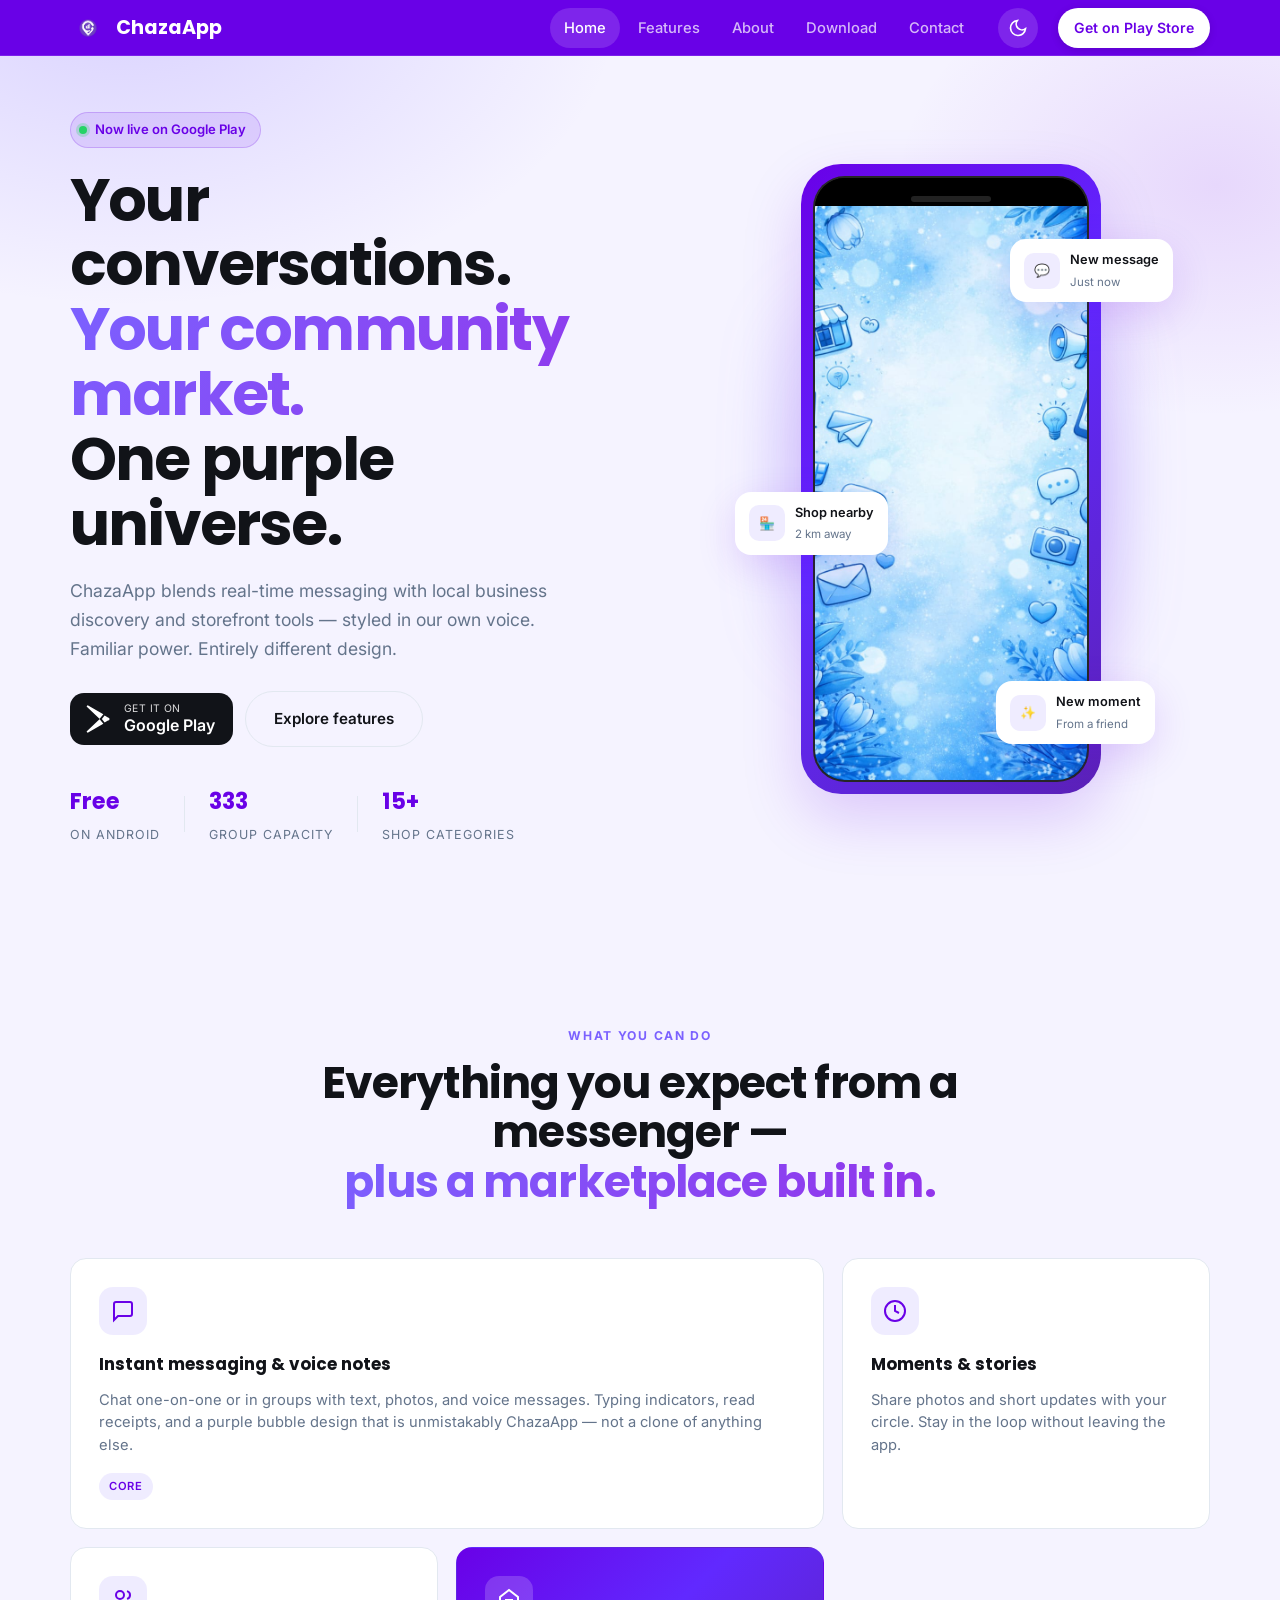
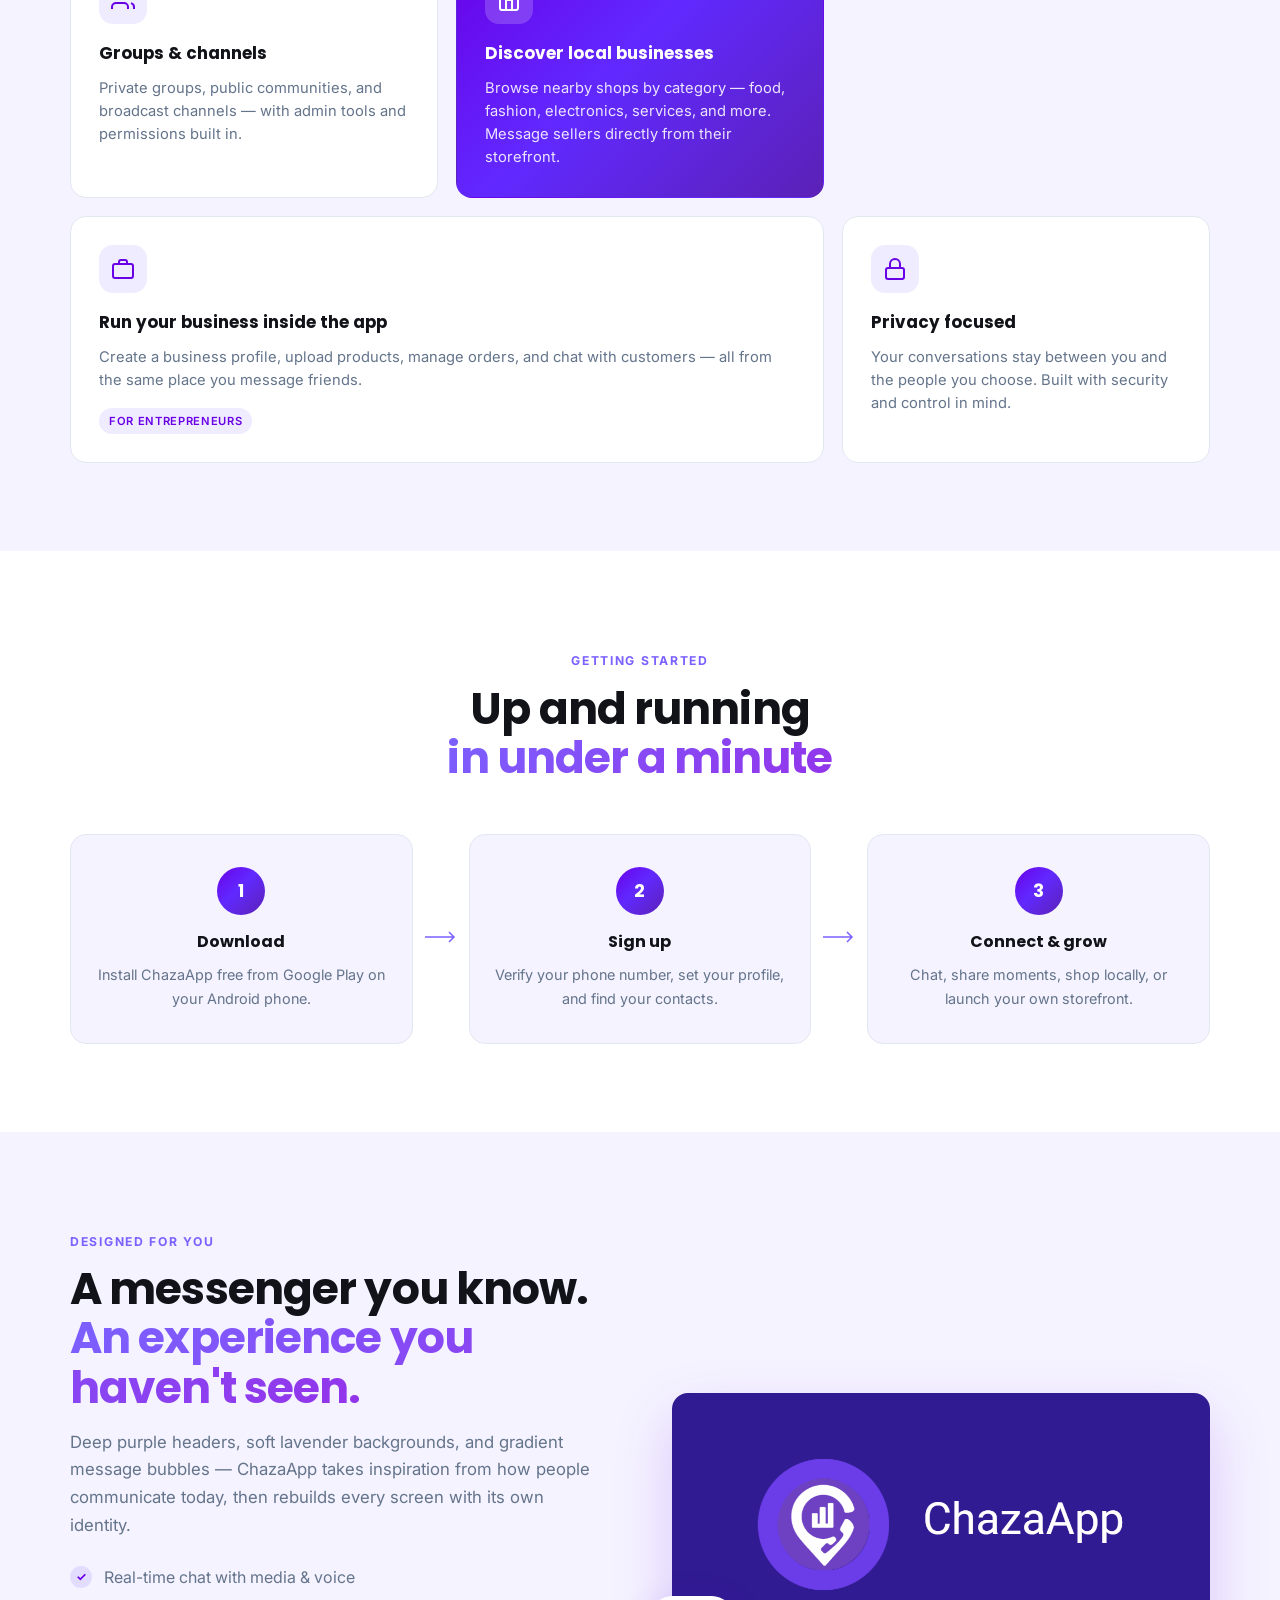
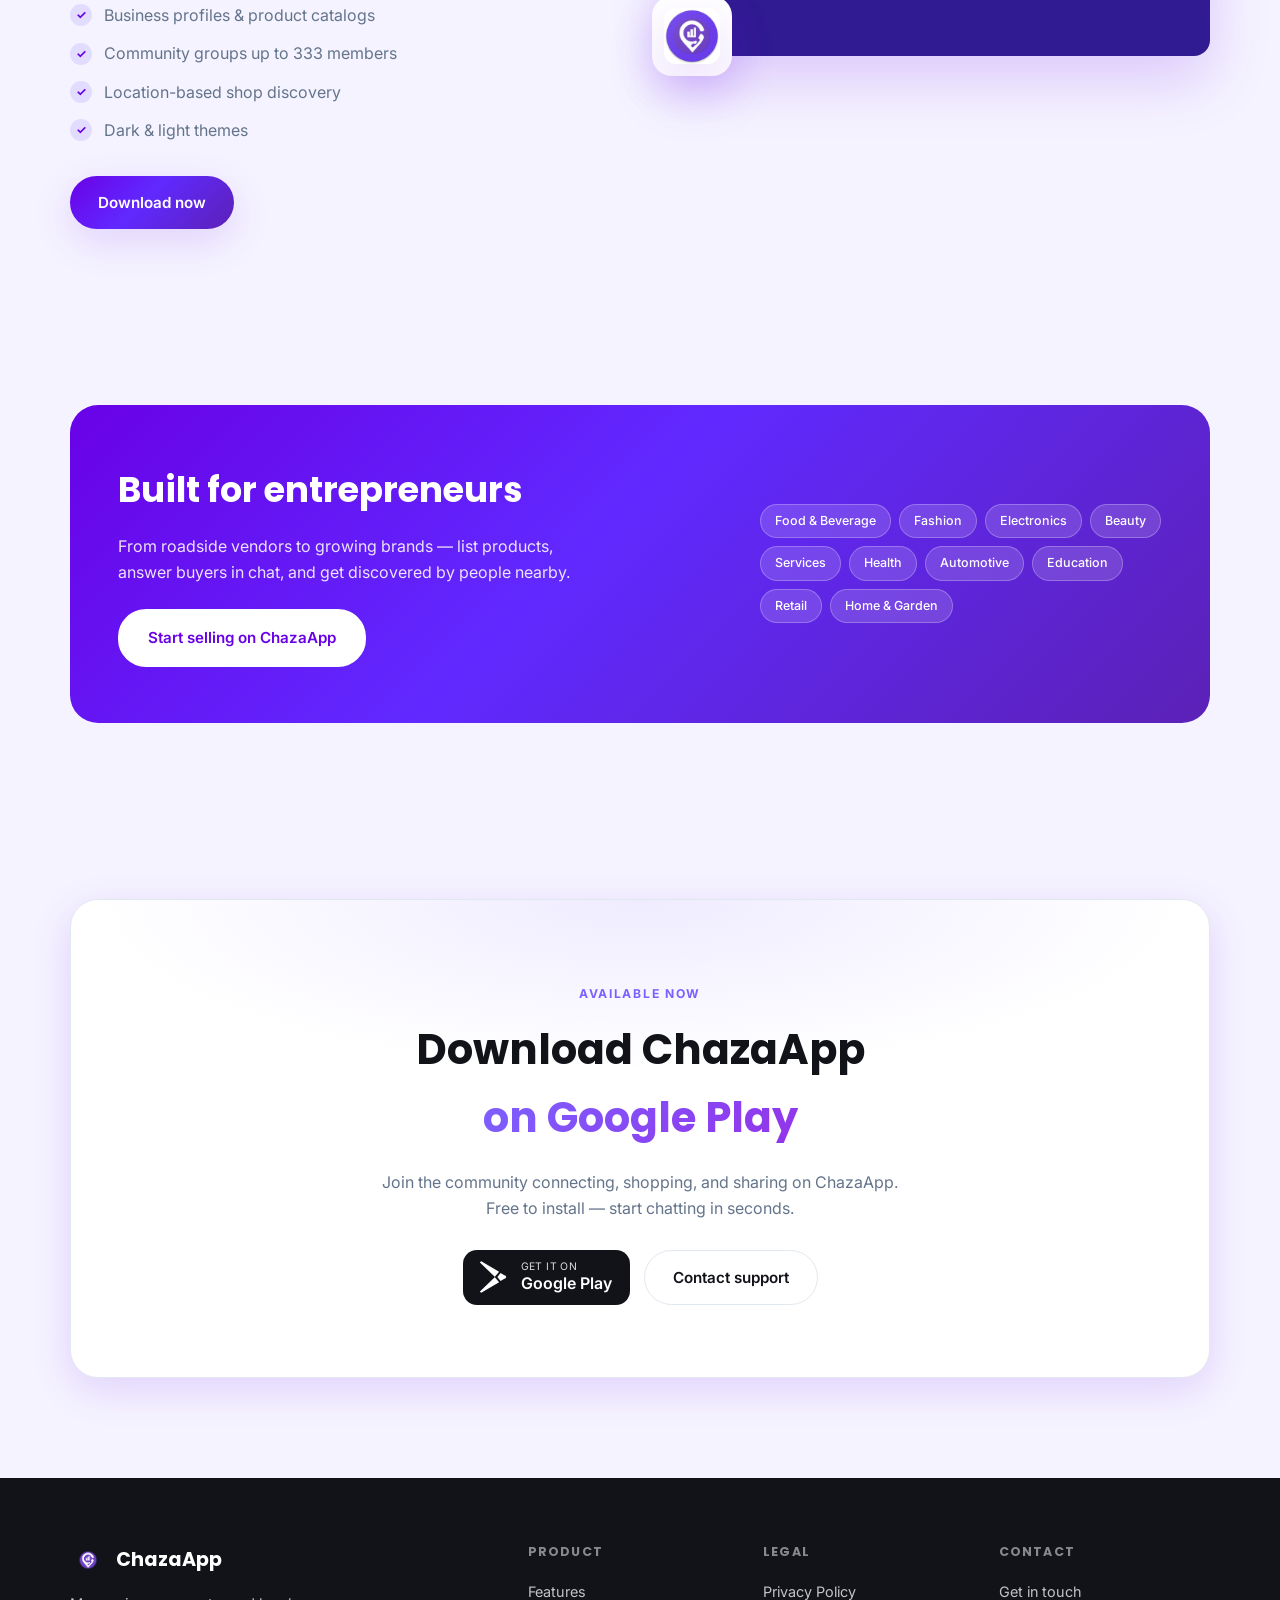
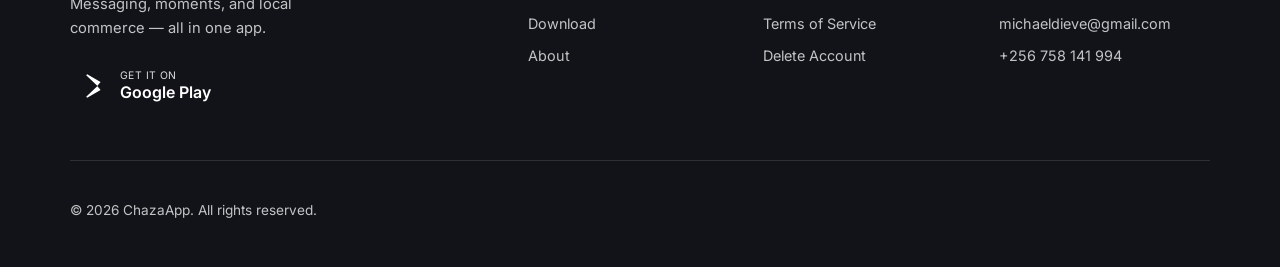
==== commit 4ad7aea6: "Redesign marketing site to match app theme with Play Store links and dark mode." ====
--- a/index.html
+++ b/index.html
@@ -1,314 +1,295 @@
-<!DOCTYPE html>
+﻿<!DOCTYPE html>
 <html lang="en">
 <head>
   <meta charset="UTF-8">
   <meta name="viewport" content="width=device-width, initial-scale=1.0">
-  <title>ChazaApp — Chat. Shop. Earn.</title>
-  <meta name="description" content="Uganda's super-app for messaging, local commerce, and business growth. Connect, discover, and thrive with ChazaApp.">
+  <title>ChazaApp — Chat, Shop &amp; Connect in One App</title>
+  <meta name="description" content="ChazaApp is a purple-powered super-app for messaging, local business discovery, and storefronts. Download free on Google Play.">
   <link rel="canonical" href="https://www.chazaapp.com/">
+  <meta property="og:title" content="ChazaApp — Chat, Shop &amp; Connect">
+  <meta property="og:description" content="Messaging, moments, and local commerce in one app. Now on Google Play.">
+  <meta property="og:url" content="https://www.chazaapp.com/">
+  <meta property="og:type" content="website">
   <link rel="preconnect" href="https://fonts.googleapis.com">
   <link rel="preconnect" href="https://fonts.gstatic.com" crossorigin>
-  <link href="https://fonts.googleapis.com/css2?family=Syne:wght@400;600;700;800&family=Outfit:wght@300;400;500;600&display=swap" rel="stylesheet">
+  <link href="https://fonts.googleapis.com/css2?family=Inter:wght@400;500;600;700&family=Poppins:wght@600;700;800&display=swap" rel="stylesheet">
+  <script src="theme-init.js"></script>
   <link rel="stylesheet" href="style.css">
 </head>
 <body>
-
-  <!-- GRAIN OVERLAY -->
-  <div class="grain" aria-hidden="true"></div>
-
-  <!-- AMBIENT ORBS -->
-  <div class="orbs" aria-hidden="true">
-    <div class="orb orb-1"></div>
-    <div class="orb orb-2"></div>
-    <div class="orb orb-3"></div>
-  </div>
-
-  <!-- ═══════════ HEADER ═══════════ -->
+  <a href="#main" class="skip-link">Skip to main content</a>
+
   <header class="site-header" id="site-header">
     <div class="container header-inner">
       <a href="index.html" class="logo-link">
-        <img src="images/chaza_logo_foreground.png" alt="ChazaApp logo" class="logo-img" onerror="this.style.display='none';this.nextSibling.style.display='flex'">
-        <span class="logo-fallback" style="display:none">
-          <span class="logo-icon">◎</span>
-          <span class="logo-text">ChazaApp</span>
-        </span>
+        <img src="images/chaza_logo_foreground.png" alt="" class="logo-img" width="36" height="36">
         <span class="logo-text">ChazaApp</span>
       </a>
 
-      <nav class="nav-desktop" id="nav-desktop">
+      <nav class="nav-desktop" id="nav-desktop" aria-label="Main">
         <a href="index.html" class="nav-link active">Home</a>
         <a href="#features" class="nav-link">Features</a>
-        <a href="privacy.html" class="nav-link">Privacy</a>
-        <a href="terms.html" class="nav-link">Terms</a>
+        <a href="about.html" class="nav-link">About</a>
+        <a href="download.html" class="nav-link">Download</a>
+        <a href="contact.html" class="nav-link">Contact</a>
       </nav>
 
-      <a href="mailto:michaeldieve@gmail.com" class="btn-nav">Get Early Access</a>
+      <button type="button" class="theme-toggle" id="theme-toggle" aria-label="Toggle dark mode">
+        <svg class="icon-moon" viewBox="0 0 24 24" fill="none" stroke="currentColor" stroke-width="2" aria-hidden="true"><path d="M21 12.79A9 9 0 1111.21 3 7 7 0 0021 12.79z"/></svg>
+        <svg class="icon-sun" viewBox="0 0 24 24" fill="none" stroke="currentColor" stroke-width="2" aria-hidden="true"><circle cx="12" cy="12" r="5"/><path d="M12 1v2M12 21v2M4.22 4.22l1.42 1.42M18.36 18.36l1.42 1.42M1 12h2M21 12h2M4.22 19.78l1.42-1.42M18.36 5.64l1.42-1.42"/></svg>
+      </button>
+
+      <a href="https://play.google.com/store/apps/details?id=com.chazaapp" class="btn-nav" target="_blank" rel="noopener noreferrer">Get on Play Store</a>
 
       <button class="nav-toggle" id="nav-toggle" aria-label="Toggle navigation" aria-expanded="false">
         <span></span><span></span><span></span>
       </button>
     </div>
 
-    <!-- Mobile drawer -->
     <div class="mobile-nav" id="mobile-nav">
       <a href="index.html" class="nav-link">Home</a>
       <a href="#features" class="nav-link">Features</a>
-      <a href="privacy.html" class="nav-link">Privacy</a>
-      <a href="terms.html" class="nav-link">Terms</a>
-      <a href="mailto:michaeldieve@gmail.com" class="btn-primary mt-2">Get Early Access</a>
+      <a href="about.html" class="nav-link">About</a>
+      <a href="download.html" class="nav-link">Download</a>
+      <a href="contact.html" class="nav-link">Contact</a>
+      <a href="https://play.google.com/store/apps/details?id=com.chazaapp" class="btn-primary mt-2" target="_blank" rel="noopener noreferrer">Get on Play Store</a>
     </div>
   </header>
 
-  <main>
-
-    <!-- ═══════════ HERO ═══════════ -->
+  <main id="main">
+
     <section class="hero">
       <div class="container hero-layout">
-
         <div class="hero-text">
           <div class="badge reveal">
             <span class="badge-dot"></span>
-            <span>Coming to Android &amp; iOS</span>
+            <span>Now live on Google Play</span>
           </div>
 
           <h1 class="hero-h1 reveal">
-            <span class="line">Where East Africa</span>
-            <span class="line gradient-text">Chats, Shops</span>
-            <span class="line">&amp; Earns</span>
+            <span class="line">Your conversations.</span>
+            <span class="line gradient-text">Your community market.</span>
+            <span class="line">One purple universe.</span>
           </h1>
 
           <p class="hero-sub reveal">
-            Instant messaging meets local commerce. Connect with friends, discover businesses, and grow your brand — all in one powerful, private app.
+            ChazaApp blends real-time messaging with local business discovery and storefront tools — styled in our own voice. Familiar power. Entirely different design.
           </p>
 
           <div class="hero-ctas reveal">
-            <a href="https://groups.google.com/g/orion13-testers">
-              <span>Join Testers</span>
-              <svg width="16" height="16" fill="none" viewBox="0 0 24 24" stroke="currentColor" stroke-width="2.5"><path d="M5 12h14M12 5l7 7-7 7"/></svg>
+            <a href="https://play.google.com/store/apps/details?id=com.chazaapp" class="play-badge" target="_blank" rel="noopener noreferrer" aria-label="Get ChazaApp on Google Play">
+              <svg width="28" height="28" viewBox="0 0 24 24" fill="currentColor" aria-hidden="true"><path d="M3.18 23.76a2.5 2.5 0 01-.98-.95L13.5 12 2.2 1.19A2.5 2.5 0 013.18.24l13.4 7.73-3.35 4.03 3.35 4.03-13.4 7.73zM17.68 15.01L15.3 12l2.38-3.01 2.84 1.64a1.25 1.25 0 010 2.74l-2.84 1.64z"/></svg>
+              <span class="play-badge-text">
+                <small>Get it on</small>
+                <strong>Google Play</strong>
+              </span>
             </a>
-            <a href="#features" class="btn-ghost">See Features</a>
+            <a href="#features" class="btn-ghost">Explore features</a>
           </div>
 
           <div class="hero-stats reveal">
             <div class="stat">
-              <strong class="stat-num" data-target="10000">0</strong>
-              <span>Waitlist</span>
+              <strong>Free</strong>
+              <span>On Android</span>
             </div>
             <div class="stat-divider"></div>
             <div class="stat">
-              <strong class="stat-num" data-target="500">0</strong>
-              <span>Businesses</span>
+              <strong>333</strong>
+              <span>Group capacity</span>
             </div>
             <div class="stat-divider"></div>
             <div class="stat">
-              <strong>4.9★</strong>
-              <span>Avg Rating</span>
+              <strong>15+</strong>
+              <span>Shop categories</span>
             </div>
           </div>
         </div>
 
         <div class="hero-visual reveal">
-          <div class="phone-wrap">
+          <div class="phone-stage">
             <div class="phone-glow"></div>
-            <div class="phone">
-              <div class="phone-notch"></div>
-              <div class="phone-screen">
-                <img src="images/background.jpeg" alt="ChazaApp chat interface" loading="eager" onerror="this.parentElement.style.background='linear-gradient(160deg,#1a0840,#3b0e9b)'">
+            <div class="phone-frame">
+              <div class="phone-inner">
+                <div class="phone-notch"><span></span></div>
+                <div class="phone-screen">
+                  <img src="images/background.jpeg" alt="ChazaApp interface preview" width="276" height="584" loading="eager">
+                </div>
               </div>
             </div>
-            <!-- Floating badges -->
-            <div class="float-badge fb-1">
-              <span class="fb-icon">💬</span>
-              <div>
-                <b>3 new messages</b>
-                <small>Just now</small>
-              </div>
-            </div>
-            <div class="float-badge fb-2">
-              <span class="fb-icon">🛍️</span>
-              <div>
-                <b>Order confirmed</b>
-                <small>Local shop nearby</small>
-              </div>
-            </div>
-            <div class="float-badge fb-3">
-              <span class="fb-icon">📈</span>
-              <div>
-                <b>+UGX 45,000</b>
-                <small>Today's earnings</small>
-              </div>
-            </div>
-          </div>
-        </div>
-
-      </div>
-    </section>
-
-    <!-- ═══════════ MARQUEE ═══════════ -->
-    <div class="marquee-wrap" aria-hidden="true">
-      <div class="marquee-track">
-        <span>Chat</span><span class="dot">◆</span>
-        <span>Shop</span><span class="dot">◆</span>
-        <span>Earn</span><span class="dot">◆</span>
-        <span>Connect</span><span class="dot">◆</span>
-        <span>Discover</span><span class="dot">◆</span>
-        <span>Grow</span><span class="dot">◆</span>
-        <span>East Africa</span><span class="dot">◆</span>
-        <span>Chat</span><span class="dot">◆</span>
-        <span>Shop</span><span class="dot">◆</span>
-        <span>Earn</span><span class="dot">◆</span>
-        <span>Connect</span><span class="dot">◆</span>
-        <span>Discover</span><span class="dot">◆</span>
-        <span>Grow</span><span class="dot">◆</span>
-        <span>East Africa</span><span class="dot">◆</span>
-      </div>
-    </div>
-
-    <!-- ═══════════ FEATURES ═══════════ -->
+            <div class="float-chip fc-1">
+              <span class="chip-icon" aria-hidden="true">💬</span>
+              <div><b>New message</b><small>Just now</small></div>
+            </div>
+            <div class="float-chip fc-2">
+              <span class="chip-icon" aria-hidden="true">🏪</span>
+              <div><b>Shop nearby</b><small>2 km away</small></div>
+            </div>
+            <div class="float-chip fc-3">
+              <span class="chip-icon" aria-hidden="true">✨</span>
+              <div><b>New moment</b><small>From a friend</small></div>
+            </div>
+          </div>
+        </div>
+      </div>
+    </section>
+
     <section class="section" id="features">
       <div class="container">
         <div class="section-head">
-          <p class="eyebrow reveal">Why ChazaApp</p>
-          <h2 class="section-h2 reveal">Built different.<br><span class="gradient-text">Built for you.</span></h2>
-        </div>
-
-        <div class="feature-bento reveal">
-
-          <article class="bento-card bento-wide">
-            <div class="bento-icon">
-              <svg viewBox="0 0 48 48" fill="none"><circle cx="24" cy="24" r="22" stroke="currentColor" stroke-width="2.5"/><path d="M14 24h20M24 14v20" stroke="currentColor" stroke-width="2.5" stroke-linecap="round"/><path d="M19 19l10 10M29 19L19 29" stroke="currentColor" stroke-width="2" stroke-linecap="round" opacity=".4"/></svg>
-            </div>
-            <h3>End-to-End Encrypted</h3>
-            <p>Every message, every transaction — protected. Your privacy isn't a feature, it's a foundation.</p>
-            <div class="bento-tag">Privacy First</div>
-          </article>
-
-          <article class="bento-card">
-            <div class="bento-icon">
-              <svg viewBox="0 0 48 48" fill="none"><rect x="6" y="10" width="36" height="28" rx="4" stroke="currentColor" stroke-width="2.5"/><circle cx="16" cy="24" r="4" stroke="currentColor" stroke-width="2"/><circle cx="32" cy="24" r="4" stroke="currentColor" stroke-width="2"/><path d="M20 24h8" stroke="currentColor" stroke-width="2" stroke-linecap="round"/></svg>
-            </div>
-            <h3>Group Spaces</h3>
-            <p>Family, friends, or business teams — create vibrant communities with polls, media sharing, and admin controls.</p>
-          </article>
-
-          <article class="bento-card">
-            <div class="bento-icon">
-              <svg viewBox="0 0 48 48" fill="none"><path d="M10 36l8-12 8 8 6-9 6 13" stroke="currentColor" stroke-width="2.5" stroke-linecap="round" stroke-linejoin="round"/><circle cx="34" cy="14" r="6" stroke="currentColor" stroke-width="2.5"/></svg>
-            </div>
-            <h3>Local Marketplace</h3>
-            <p>Find and support nearby sellers instantly. Browse products, compare prices, and buy from your community.</p>
-          </article>
-
-          <article class="bento-card bento-accent">
-            <div class="bento-icon">
-              <svg viewBox="0 0 48 48" fill="none"><path d="M24 6v36M12 18l12-12 12 12M12 30l12 12 12-12" stroke="currentColor" stroke-width="2.5" stroke-linecap="round" stroke-linejoin="round"/></svg>
-            </div>
-            <h3>Fast on Any Network</h3>
-            <p>Engineered for East Africa's networks. Messages fly through even on 2G — no excuses, no delays.</p>
-          </article>
-
-          <article class="bento-card bento-wide">
-            <div class="bento-icon">
-              <svg viewBox="0 0 48 48" fill="none"><rect x="8" y="8" width="14" height="14" rx="2" stroke="currentColor" stroke-width="2.5"/><rect x="26" y="8" width="14" height="14" rx="2" stroke="currentColor" stroke-width="2.5"/><rect x="8" y="26" width="14" height="14" rx="2" stroke="currentColor" stroke-width="2.5"/><path d="M26 33h14M33 26v14" stroke="currentColor" stroke-width="2.5" stroke-linecap="round"/></svg>
-            </div>
-            <h3>Your Business, Supercharged</h3>
-            <p>Create a business profile, showcase products, accept orders, send announcements to followers, and track your growth — all within ChazaApp.</p>
-            <div class="bento-tag">For Entrepreneurs</div>
-          </article>
-
-        </div>
-      </div>
-    </section>
-
-    <!-- ═══════════ HOW IT WORKS ═══════════ -->
+          <p class="eyebrow reveal">What you can do</p>
+          <h2 class="section-h2 reveal">Everything you expect from a messenger —<br><span class="gradient-text">plus a marketplace built in.</span></h2>
+        </div>
+
+        <div class="feature-grid">
+          <article class="feature-card span-2 reveal">
+            <div class="feature-icon" aria-hidden="true">
+              <svg width="24" height="24" viewBox="0 0 24 24" fill="none" stroke="currentColor" stroke-width="2"><path d="M21 15a2 2 0 01-2 2H7l-4 4V5a2 2 0 012-2h14a2 2 0 012 2z"/></svg>
+            </div>
+            <h3>Instant messaging &amp; voice notes</h3>
+            <p>Chat one-on-one or in groups with text, photos, and voice messages. Typing indicators, read receipts, and a purple bubble design that is unmistakably ChazaApp — not a clone of anything else.</p>
+            <span class="feature-tag">Core</span>
+          </article>
+
+          <article class="feature-card reveal">
+            <div class="feature-icon" aria-hidden="true">
+              <svg width="24" height="24" viewBox="0 0 24 24" fill="none" stroke="currentColor" stroke-width="2"><circle cx="12" cy="12" r="10"/><path d="M12 6v6l4 2"/></svg>
+            </div>
+            <h3>Moments &amp; stories</h3>
+            <p>Share photos and short updates with your circle. Stay in the loop without leaving the app.</p>
+          </article>
+
+          <article class="feature-card reveal">
+            <div class="feature-icon" aria-hidden="true">
+              <svg width="24" height="24" viewBox="0 0 24 24" fill="none" stroke="currentColor" stroke-width="2"><path d="M17 21v-2a4 4 0 00-4-4H5a4 4 0 00-4 4v2"/><circle cx="9" cy="7" r="4"/><path d="M23 21v-2a4 4 0 00-3-3.87M16 3.13a4 4 0 010 7.75"/></svg>
+            </div>
+            <h3>Groups &amp; channels</h3>
+            <p>Private groups, public communities, and broadcast channels — with admin tools and permissions built in.</p>
+          </article>
+
+          <article class="feature-card highlight reveal">
+            <div class="feature-icon" aria-hidden="true">
+              <svg width="24" height="24" viewBox="0 0 24 24" fill="none" stroke="currentColor" stroke-width="2"><path d="M3 9l9-7 9 7v11a2 2 0 01-2 2H5a2 2 0 01-2-2z"/><polyline points="9 22 9 12 15 12 15 22"/></svg>
+            </div>
+            <h3>Discover local businesses</h3>
+            <p>Browse nearby shops by category — food, fashion, electronics, services, and more. Message sellers directly from their storefront.</p>
+          </article>
+
+          <article class="feature-card span-2 reveal">
+            <div class="feature-icon" aria-hidden="true">
+              <svg width="24" height="24" viewBox="0 0 24 24" fill="none" stroke="currentColor" stroke-width="2"><rect x="2" y="7" width="20" height="14" rx="2"/><path d="M16 7V5a2 2 0 00-2-2h-4a2 2 0 00-2 2v2"/></svg>
+            </div>
+            <h3>Run your business inside the app</h3>
+            <p>Create a business profile, upload products, manage orders, and chat with customers — all from the same place you message friends.</p>
+            <span class="feature-tag">For entrepreneurs</span>
+          </article>
+
+          <article class="feature-card reveal">
+            <div class="feature-icon" aria-hidden="true">
+              <svg width="24" height="24" viewBox="0 0 24 24" fill="none" stroke="currentColor" stroke-width="2"><rect x="3" y="11" width="18" height="11" rx="2"/><path d="M7 11V7a5 5 0 0110 0v4"/></svg>
+            </div>
+            <h3>Privacy focused</h3>
+            <p>Your conversations stay between you and the people you choose. Built with security and control in mind.</p>
+          </article>
+        </div>
+      </div>
+    </section>
+
     <section class="section section-steps">
       <div class="container">
         <div class="section-head">
-          <p class="eyebrow reveal">Getting Started</p>
-          <h2 class="section-h2 reveal">Up &amp; running<br><span class="gradient-text">in 60 seconds</span></h2>
-        </div>
-
-        <div class="steps-grid">
+          <p class="eyebrow reveal">Getting started</p>
+          <h2 class="section-h2 reveal">Up and running<br><span class="gradient-text">in under a minute</span></h2>
+        </div>
+
+        <div class="steps-row">
           <div class="step-card reveal">
-            <div class="step-num">01</div>
-            <h3>Download &amp; Sign up</h3>
-            <p>Install ChazaApp, verify your phone number, and create your profile — takes less than a minute.</p>
-          </div>
-          <div class="step-connector reveal" aria-hidden="true">
-            <svg viewBox="0 0 60 20" fill="none"><path d="M0 10 Q30 0 60 10" stroke="currentColor" stroke-width="1.5" stroke-dasharray="4 3"/></svg>
+            <span class="step-num">1</span>
+            <h3>Download</h3>
+            <p>Install ChazaApp free from Google Play on your Android phone.</p>
+          </div>
+          <div class="step-arrow reveal" aria-hidden="true">
+            <svg width="32" height="16" viewBox="0 0 32 16" fill="none"><path d="M0 8h28M24 3l5 5-5 5" stroke="currentColor" stroke-width="1.5"/></svg>
           </div>
           <div class="step-card reveal">
-            <div class="step-num">02</div>
-            <h3>Connect &amp; Explore</h3>
-            <p>Find your contacts, join groups, and browse local businesses and products around you.</p>
-          </div>
-          <div class="step-connector reveal" aria-hidden="true">
-            <svg viewBox="0 0 60 20" fill="none"><path d="M0 10 Q30 0 60 10" stroke="currentColor" stroke-width="1.5" stroke-dasharray="4 3"/></svg>
+            <span class="step-num">2</span>
+            <h3>Sign up</h3>
+            <p>Verify your phone number, set your profile, and find your contacts.</p>
+          </div>
+          <div class="step-arrow reveal" aria-hidden="true">
+            <svg width="32" height="16" viewBox="0 0 32 16" fill="none"><path d="M0 8h28M24 3l5 5-5 5" stroke="currentColor" stroke-width="1.5"/></svg>
           </div>
           <div class="step-card reveal">
-            <div class="step-num">03</div>
-            <h3>Chat, Shop &amp; Earn</h3>
-            <p>Message freely, buy from local sellers, or list your own products and start earning today.</p>
-          </div>
-        </div>
-      </div>
-    </section>
-
-    <!-- ═══════════ APP PREVIEW ═══════════ -->
-    <section class="section section-preview">
-      <div class="container preview-layout">
-        <div class="preview-text reveal">
-          <p class="eyebrow">The App</p>
-          <h2 class="section-h2">Everything you<br><span class="gradient-text">need, together</span></h2>
-          <p class="body-text">ChazaApp brings together the things that matter — staying connected with people you love, supporting local businesses you trust, and building income on your own terms.</p>
+            <span class="step-num">3</span>
+            <h3>Connect &amp; grow</h3>
+            <p>Chat, share moments, shop locally, or launch your own storefront.</p>
+          </div>
+        </div>
+      </div>
+    </section>
+
+    <section class="section">
+      <div class="container preview-split">
+        <div class="reveal">
+          <p class="eyebrow">Designed for you</p>
+          <h2 class="section-h2">A messenger you know.<br><span class="gradient-text">An experience you haven't seen.</span></h2>
+          <p class="body-text">Deep purple headers, soft lavender backgrounds, and gradient message bubbles — ChazaApp takes inspiration from how people communicate today, then rebuilds every screen with its own identity.</p>
           <ul class="check-list">
-            <li><span class="check">✓</span> Real-time messaging &amp; voice notes</li>
-            <li><span class="check">✓</span> Business profiles &amp; storefronts</li>
-            <li><span class="check">✓</span> Community groups &amp; broadcasts</li>
-            <li><span class="check">✓</span> Local product discovery</li>
-            <li><span class="check">✓</span> End-to-end encryption</li>
+            <li><span class="check">✓</span> Real-time chat with media &amp; voice</li>
+            <li><span class="check">✓</span> Business profiles &amp; product catalogs</li>
+            <li><span class="check">✓</span> Community groups up to 333 members</li>
+            <li><span class="check">✓</span> Location-based shop discovery</li>
+            <li><span class="check">✓</span> Dark &amp; light themes</li>
           </ul>
-          <a href="mailto:michaeldieve@gmail.com" class="btn-primary">Request Beta Access</a>
-        </div>
-
-        <div class="preview-images reveal">
-          <div class="preview-card pc-main">
-            <img src="images/play_store_feature_graphic.png" alt="ChazaApp feature graphic" loading="lazy" onerror="this.parentElement.classList.add('img-fallback')">
-          </div>
-          <div class="preview-card pc-secondary">
-            <img src="images/background.jpeg" alt="ChazaApp background" loading="lazy" onerror="this.parentElement.classList.add('img-fallback')">
-          </div>
-          <div class="preview-logo-card">
-            <img src="images/chaza_logo.png" alt="ChazaApp logo" loading="lazy" onerror="this.parentElement.classList.add('img-fallback')">
-          </div>
-        </div>
-      </div>
-    </section>
-
-    <!-- ═══════════ CTA ═══════════ -->
+          <a href="download.html" class="btn-primary">Download now</a>
+        </div>
+        <div class="preview-visual reveal">
+          <img src="images/play_store_feature_graphic.png" alt="ChazaApp on Google Play" width="520" height="270" loading="lazy">
+          <div class="preview-logo">
+            <img src="images/chaza_logo.png" alt="" width="56" height="56">
+          </div>
+        </div>
+      </div>
+    </section>
+
+    <section class="section">
+      <div class="container">
+        <div class="business-band reveal">
+          <div>
+            <h2>Built for entrepreneurs</h2>
+            <p>From roadside vendors to growing brands — list products, answer buyers in chat, and get discovered by people nearby.</p>
+            <a href="https://play.google.com/store/apps/details?id=com.chazaapp" class="btn-secondary" target="_blank" rel="noopener noreferrer">Start selling on ChazaApp</a>
+          </div>
+          <div class="category-pills" aria-label="Business categories">
+            <span>Food &amp; Beverage</span>
+            <span>Fashion</span>
+            <span>Electronics</span>
+            <span>Beauty</span>
+            <span>Services</span>
+            <span>Health</span>
+            <span>Automotive</span>
+            <span>Education</span>
+            <span>Retail</span>
+            <span>Home &amp; Garden</span>
+          </div>
+        </div>
+      </div>
+    </section>
+
     <section class="section section-cta">
       <div class="container">
         <div class="cta-card reveal">
-          <div class="cta-glow-1"></div>
-          <div class="cta-glow-2"></div>
-          <p class="eyebrow">Limited Early Access</p>
-          <h2 class="cta-h2">Be the first to<br><span class="gradient-text">experience ChazaApp</span></h2>
-          <p class="cta-sub">Join thousands of Ugandans already on the waitlist. Secure your spot before we launch.</p>
+          <p class="eyebrow">Available now</p>
+          <h2 class="cta-h2">Download ChazaApp<br><span class="gradient-text">on Google Play</span></h2>
+          <p class="cta-sub">Join the community connecting, shopping, and sharing on ChazaApp. Free to install — start chatting in seconds.</p>
           <div class="cta-actions">
-            <a href="mailto:michaeldieve@gmail.com?subject=ChazaApp%20Early%20Access" class="btn-primary btn-large">
-              <span>Join the Waitlist</span>
-              <svg width="18" height="18" fill="none" viewBox="0 0 24 24" stroke="currentColor" stroke-width="2.5"><path d="M5 12h14M12 5l7 7-7 7"/></svg>
+            <a href="https://play.google.com/store/apps/details?id=com.chazaapp" class="play-badge" target="_blank" rel="noopener noreferrer">
+              <svg width="32" height="32" viewBox="0 0 24 24" fill="currentColor" aria-hidden="true"><path d="M3.18 23.76a2.5 2.5 0 01-.98-.95L13.5 12 2.2 1.19A2.5 2.5 0 013.18.24l13.4 7.73-3.35 4.03 3.35 4.03-13.4 7.73zM17.68 15.01L15.3 12l2.38-3.01 2.84 1.64a1.25 1.25 0 010 2.74l-2.84 1.64z"/></svg>
+              <span class="play-badge-text">
+                <small>Get it on</small>
+                <strong>Google Play</strong>
+              </span>
             </a>
-          </div>
-          <div class="store-badges">
-            <div class="store-badge">
-              <svg width="18" height="18" viewBox="0 0 24 24" fill="currentColor"><path d="M17.05 20.28c-.98.95-2.05.8-3.08.35-1.09-.46-2.09-.48-3.24 0-1.44.62-2.2.44-3.06-.35C2.79 15.25 3.51 7.7 9.05 7.4c1.27.06 2.15.63 2.9.68 1.1-.21 2.15-.8 3.35-.72 1.43.12 2.5.6 3.2 1.5-2.9 1.74-2.2 5.55.58 6.65-.44 1.22-.95 2.42-2.03 3.77zM12.03 7.25c-.15-2.23 1.66-4.07 3.74-4.25.29 2.58-2.34 4.5-3.74 4.25z"/></svg>
-              <span>App Store</span>
-            </div>
-            <div class="store-badge">
-              <svg width="18" height="18" viewBox="0 0 24 24" fill="currentColor"><path d="M3.18 23.76a2.5 2.5 0 01-.98-.95L13.5 12 2.2 1.19A2.5 2.5 0 013.18.24l13.4 7.73-3.35 4.03 3.35 4.03-13.4 7.73zM17.68 15.01L15.3 12l2.38-3.01 2.84 1.64a1.25 1.25 0 010 2.74l-2.84 1.64z"/></svg>
-              <span>Google Play</span>
-            </div>
+            <a href="contact.html" class="btn-ghost">Contact support</a>
           </div>
         </div>
       </div>
@@ -316,22 +297,26 @@
 
   </main>
 
-  <!-- ═══════════ FOOTER ═══════════ -->
   <footer class="site-footer">
     <div class="container">
       <div class="footer-top">
         <div class="footer-brand">
           <a href="index.html" class="logo-link">
-            <img src="images/chaza_logo_foreground.png" alt="ChazaApp" class="logo-img" onerror="this.style.display='none'">
+            <img src="images/chaza_logo_foreground.png" alt="" class="logo-img" width="36" height="36">
             <span class="logo-text">ChazaApp</span>
           </a>
-          <p>Uganda's super-app for messaging, local commerce, and business growth.</p>
+          <p>Messaging, moments, and local commerce — all in one app.</p>
+          <a href="https://play.google.com/store/apps/details?id=com.chazaapp" class="play-badge" target="_blank" rel="noopener noreferrer">
+            <svg width="24" height="24" viewBox="0 0 24 24" fill="currentColor" aria-hidden="true"><path d="M3.18 23.76a2.5 2.5 0 01-.98-.95L13.5 12 2.2 1.19A2.5 2.5 0 013.18.24l13.4 7.73-3.35 4.03 3.35 4.03-13.4 7.73z"/></svg>
+            <span class="play-badge-text"><small>Get it on</small><strong>Google Play</strong></span>
+          </a>
         </div>
         <div class="footer-links">
           <div class="footer-col">
             <h4>Product</h4>
             <a href="#features">Features</a>
-            <a href="mailto:michaeldieve@gmail.com">Early Access</a>
+            <a href="download.html">Download</a>
+            <a href="about.html">About</a>
           </div>
           <div class="footer-col">
             <h4>Legal</h4>
@@ -341,13 +326,14 @@
           </div>
           <div class="footer-col">
             <h4>Contact</h4>
+            <a href="contact.html">Get in touch</a>
             <a href="mailto:michaeldieve@gmail.com">michaeldieve@gmail.com</a>
+            <a href="tel:+256758141994">+256 758 141 994</a>
           </div>
         </div>
       </div>
       <div class="footer-bottom">
         <p>&copy; 2026 ChazaApp. All rights reserved.</p>
-        <p>Made with ❤ in Uganda</p>
       </div>
     </div>
   </footer>
--- a/style.css
+++ b/style.css
@@ -1,141 +1,111 @@
-/* ================================================
-   ChazaApp — Dark Luxury Redesign
-   Syne + Outfit | Deep Purple | Grain + Glow
-================================================ */
-
-@import url('https://fonts.googleapis.com/css2?family=Syne:wght@400;600;700;800&family=Outfit:wght@300;400;500;600&display=swap');
-
-/* ═══ TOKENS ═══ */
+/* ChazaApp — Marketing site (matches app PWA theme) */
+
 :root {
-  --bg:           #06020f;
-  --bg-2:         #0e0520;
-  --bg-card:      rgba(255,255,255,0.04);
-  --bg-card-h:    rgba(255,255,255,0.07);
-  --primary:      #7B2FFF;
-  --primary-mid:  #9955ff;
-  --primary-lite: #C084FC;
-  --primary-glow: rgba(123, 47, 255, 0.45);
-  --accent:       #E040FB;
-  --accent-glow:  rgba(224, 64, 251, 0.3);
-  --text:         #F0E6FF;
-  --text-2:       rgba(240, 230, 255, 0.68);
-  --text-3:       rgba(240, 230, 255, 0.40);
-  --border:       rgba(255,255,255,0.08);
-  --border-h:     rgba(255,255,255,0.15);
-  --r-sm:         10px;
-  --r:            16px;
-  --r-lg:         24px;
-  --r-xl:         36px;
-  --ease:         cubic-bezier(0.25, 0.46, 0.45, 0.94);
-  --ease-out:     cubic-bezier(0.0, 0.0, 0.2, 1);
-  --ease-spring:  cubic-bezier(0.34, 1.56, 0.64, 1);
-  --max-w:        1160px;
-  --head:         'Syne', sans-serif;
-  --body:         'Outfit', sans-serif;
-}
-
-/* ═══ RESET ═══ */
-*, *::before, *::after { box-sizing: border-box; margin: 0; padding: 0; }
+  --purple-deep: #6901E7;
+  --purple: #7B61FF;
+  --purple-dark: #6129FF;
+  --violet: #9333EA;
+  --violet-deep: #5B21B6;
+  --canvas: #F5F3FF;
+  --surface: #FFFFFF;
+  --text: #111318;
+  --text-muted: #64748B;
+  --divider: #E2E8F0;
+  --success: #25D366;
+  --seen: #4FC3F7;
+  --error: #FF5370;
+  --header-grad: linear-gradient(135deg, #6901E7 0%, #6129FF 45%, #5B21B6 100%);
+  --bubble-grad: linear-gradient(135deg, #7B61FF 0%, #9333EA 100%);
+  --shadow-sm: 0 4px 20px rgba(105, 1, 231, 0.08);
+  --shadow-md: 0 12px 40px rgba(105, 1, 231, 0.14);
+  --shadow-lg: 0 24px 60px rgba(105, 1, 231, 0.18);
+  --radius-card: 16px;
+  --radius-pill: 28px;
+  --radius-input: 24px;
+  --font-ui: 'Inter', system-ui, sans-serif;
+  --font-head: 'Poppins', system-ui, sans-serif;
+  --max: 1140px;
+  --header-h: 56px;
+  --header-bg: #6901E7;
+  --header-fg: #FFFFFF;
+  --header-fg-muted: rgba(255, 255, 255, 0.72);
+  --header-fg-hover-bg: rgba(255, 255, 255, 0.14);
+  --header-border: rgba(255, 255, 255, 0.12);
+}
+
+[data-theme="dark"] {
+  --canvas: #000000;
+  --surface: #1A1A1A;
+  --surface-elevated: #242424;
+  --text: #FFFFFF;
+  --text-muted: #9E9E9E;
+  --divider: #2A2A2A;
+  --header-bg: #000000;
+  --header-fg: #FFFFFF;
+  --header-fg-muted: rgba(255, 255, 255, 0.65);
+  --header-fg-hover-bg: rgba(255, 255, 255, 0.1);
+  --header-border: #2A2A2A;
+  --shadow-sm: 0 4px 20px rgba(0, 0, 0, 0.35);
+  --shadow-md: 0 12px 40px rgba(0, 0, 0, 0.45);
+  --shadow-lg: 0 24px 60px rgba(0, 0, 0, 0.55);
+}
+
+*, *::before, *::after { box-sizing: border-box; }
 
 html { scroll-behavior: smooth; }
 
 body {
-  font-family: var(--body);
-  background: var(--bg);
+  margin: 0;
+  font-family: var(--font-ui);
   color: var(--text);
   line-height: 1.65;
-  overflow-x: hidden;
+  background: var(--canvas);
   -webkit-font-smoothing: antialiased;
 }
 
+img { display: block; max-width: 100%; height: auto; }
 a { color: inherit; text-decoration: none; }
-img { max-width: 100%; display: block; }
-button { cursor: pointer; font-family: inherit; }
-
-/* ═══ GRAIN OVERLAY ═══ */
-.grain {
-  position: fixed;
-  inset: 0;
-  z-index: 1;
-  pointer-events: none;
-  opacity: 0.035;
-  background-image: url("data:image/svg+xml,%3Csvg viewBox='0 0 200 200' xmlns='http://www.w3.org/2000/svg'%3E%3Cfilter id='n'%3E%3CfeTurbulence type='fractalNoise' baseFrequency='0.9' numOctaves='4' stitchTiles='stitch'/%3E%3C/filter%3E%3Crect width='100%25' height='100%25' filter='url(%23n)'/%3E%3C/svg%3E");
-  background-size: 200px;
-}
-
-/* ═══ AMBIENT ORBS ═══ */
-.orbs { position: fixed; inset: 0; z-index: 0; pointer-events: none; overflow: hidden; }
-
-.orb {
+
+.container {
+  width: min(var(--max), calc(100% - 40px));
+  margin-inline: auto;
+}
+
+.skip-link {
   position: absolute;
-  border-radius: 50%;
-  filter: blur(80px);
-  opacity: 0.35;
-  animation: orbFloat 18s ease-in-out infinite;
-}
-
-.orb-1 {
-  width: 600px; height: 600px;
-  background: radial-gradient(circle, var(--primary), transparent 70%);
-  top: -200px; left: -100px;
-  animation-duration: 20s;
-}
-.orb-2 {
-  width: 500px; height: 500px;
-  background: radial-gradient(circle, var(--accent), transparent 70%);
-  top: 30%; right: -150px;
-  animation-duration: 25s;
-  animation-delay: -8s;
-}
-.orb-3 {
-  width: 400px; height: 400px;
-  background: radial-gradient(circle, #3d12b5, transparent 70%);
-  bottom: 10%; left: 20%;
-  animation-duration: 22s;
-  animation-delay: -14s;
-}
-
-@keyframes orbFloat {
-  0%, 100% { transform: translate(0, 0) scale(1); }
-  33% { transform: translate(40px, -60px) scale(1.08); }
-  66% { transform: translate(-30px, 40px) scale(0.95); }
-}
-
-/* ═══ LAYOUT ═══ */
-.container {
-  max-width: var(--max-w);
-  margin: 0 auto;
-  padding: 0 24px;
-  position: relative;
-  z-index: 2;
-}
-
-/* ═══════════════════════════
-   HEADER
-═══════════════════════════ */
+  left: -9999px;
+  top: 0;
+  z-index: 999;
+  padding: 12px 20px;
+  background: var(--purple-deep);
+  color: #fff;
+  border-radius: 0 0 8px 8px;
+}
+
+.skip-link:focus { left: 16px; }
+
+/* ── Header (app-style purple bar) ── */
 .site-header {
   position: fixed;
-  top: 0; left: 0; right: 0;
-  z-index: 200;
-  padding: 0;
-  transition: background 0.4s var(--ease), border-color 0.4s;
-  border-bottom: 1px solid transparent;
+  inset: 0 0 auto;
+  z-index: 100;
+  height: var(--header-h);
+  background: var(--header-bg);
+  border-bottom: 1px solid var(--header-border);
+  transition: transform 0.25s ease, box-shadow 0.25s ease;
 }
 
 .site-header.scrolled {
-  background: rgba(6, 2, 15, 0.85);
-  backdrop-filter: blur(20px);
-  -webkit-backdrop-filter: blur(20px);
-  border-color: var(--border);
+  box-shadow: 0 4px 24px rgba(0, 0, 0, 0.18);
 }
 
 .site-header.hide { transform: translateY(-100%); }
 
 .header-inner {
+  height: var(--header-h);
   display: flex;
   align-items: center;
-  gap: 16px;
-  height: 72px;
+  gap: 12px;
 }
 
 .logo-link {
@@ -145,224 +115,287 @@
   flex-shrink: 0;
 }
 
-.logo-img { width: 36px; height: 36px; object-fit: contain; border-radius: 8px; }
+.logo-img {
+  width: 36px;
+  height: 36px;
+  border-radius: 10px;
+  object-fit: cover;
+}
 
 .logo-text {
-  font-family: var(--head);
-  font-weight: 800;
-  font-size: 1.3rem;
-  background: linear-gradient(90deg, #fff 30%, var(--primary-lite));
-  -webkit-background-clip: text;
-  -webkit-text-fill-color: transparent;
-  background-clip: text;
-}
-
-.logo-fallback { display: flex; align-items: center; gap: 8px; }
-.logo-icon { font-size: 1.5rem; }
+  font-family: var(--font-head);
+  font-weight: 700;
+  font-size: 1.2rem;
+  color: var(--purple-deep);
+}
+
+.site-header .logo-text { color: var(--header-fg); }
 
 .nav-desktop {
   display: flex;
+  align-items: center;
   gap: 4px;
   margin-left: auto;
 }
 
 .nav-link {
-  font-size: 0.9rem;
+  padding: 8px 14px;
+  border-radius: 999px;
+  font-size: 0.92rem;
   font-weight: 500;
-  color: var(--text-2);
-  padding: 8px 14px;
-  border-radius: var(--r-sm);
+  color: var(--text-muted);
   transition: color 0.2s, background 0.2s;
 }
 
+.site-header .nav-link {
+  color: var(--header-fg-muted);
+}
+
+.site-header .nav-link:hover,
+.site-header .nav-link.active {
+  color: var(--header-fg);
+  background: var(--header-fg-hover-bg);
+}
+
 .nav-link:hover,
-.nav-link.active { color: #fff; background: rgba(255,255,255,0.07); }
+.nav-link.active {
+  color: var(--purple-deep);
+  background: rgba(105, 1, 231, 0.08);
+}
 
 .btn-nav {
-  padding: 9px 20px;
-  border-radius: 999px;
-  background: var(--primary);
-  color: #fff;
+  margin-left: 8px;
+  padding: 8px 16px;
+  border-radius: var(--radius-pill);
   font-size: 0.88rem;
   font-weight: 600;
-  font-family: var(--body);
-  white-space: nowrap;
-  transition: transform 0.2s var(--ease-spring), box-shadow 0.2s;
-  box-shadow: 0 4px 24px var(--primary-glow);
-}
-
-.btn-nav:hover {
-  transform: translateY(-2px) scale(1.03);
-  box-shadow: 0 8px 32px var(--primary-glow);
-}
-
-/* Mobile toggle */
+  color: var(--purple-deep);
+  background: #fff;
+  box-shadow: 0 2px 8px rgba(0, 0, 0, 0.12);
+  transition: transform 0.2s, box-shadow 0.2s;
+}
+
+.btn-nav:hover { transform: translateY(-1px); box-shadow: 0 4px 14px rgba(0, 0, 0, 0.18); }
+
+.theme-toggle {
+  display: grid;
+  place-items: center;
+  width: 40px;
+  height: 40px;
+  margin-left: 8px;
+  padding: 0;
+  border: 0;
+  border-radius: 50%;
+  background: var(--header-fg-hover-bg);
+  color: var(--header-fg);
+  cursor: pointer;
+  flex-shrink: 0;
+  transition: background 0.2s;
+}
+
+.theme-toggle:hover { background: rgba(255, 255, 255, 0.22); }
+
+.theme-toggle svg {
+  width: 20px;
+  height: 20px;
+}
+
+.theme-toggle .icon-sun { display: none; }
+.theme-toggle .icon-moon { display: block; }
+
+[data-theme="dark"] .theme-toggle .icon-sun { display: block; }
+[data-theme="dark"] .theme-toggle .icon-moon { display: none; }
+
 .nav-toggle {
   display: none;
+  border: 0;
+  background: transparent;
+  padding: 8px;
+  cursor: pointer;
   flex-direction: column;
   gap: 5px;
-  background: none;
-  border: none;
-  padding: 8px;
-  margin-left: auto;
-}
+}
+
 .nav-toggle span {
   display: block;
-  width: 24px; height: 2px;
-  background: var(--text);
+  width: 22px;
+  height: 2px;
+  background: var(--header-fg);
   border-radius: 2px;
-  transition: 0.3s;
-}
-.nav-toggle[aria-expanded="true"] span:nth-child(1) { transform: translateY(7px) rotate(45deg); }
-.nav-toggle[aria-expanded="true"] span:nth-child(2) { opacity: 0; }
-.nav-toggle[aria-expanded="true"] span:nth-child(3) { transform: translateY(-7px) rotate(-45deg); }
+  transition: 0.2s;
+}
 
 .mobile-nav {
   display: none;
   flex-direction: column;
   gap: 4px;
-  padding: 16px 24px 24px;
-  background: rgba(6,2,15,0.96);
-  border-bottom: 1px solid var(--border);
-  backdrop-filter: blur(20px);
-}
+  padding: 8px 20px 20px;
+  background: var(--surface);
+  border-top: 1px solid var(--divider);
+  box-shadow: var(--shadow-md);
+}
+
 .mobile-nav.is-open { display: flex; }
-.mobile-nav .nav-link { font-size: 1rem; padding: 12px 16px; }
-.mobile-nav .btn-primary { margin-top: 8px; text-align: center; }
-
-/* ═══════════════════════════
-   BUTTONS
-═══════════════════════════ */
-.btn-primary {
+
+.mobile-nav .nav-link {
+  color: var(--text-muted);
+}
+
+.mobile-nav .nav-link:hover,
+.mobile-nav .nav-link.active {
+  color: var(--purple-deep);
+  background: rgba(105, 1, 231, 0.08);
+}
+
+[data-theme="dark"] .mobile-nav .nav-link:hover,
+[data-theme="dark"] .mobile-nav .nav-link.active {
+  color: var(--purple);
+  background: rgba(123, 97, 255, 0.15);
+}
+
+.mt-2 { margin-top: 12px; }
+
+/* ── Buttons ── */
+.btn-primary,
+.btn-secondary,
+.btn-ghost {
   display: inline-flex;
   align-items: center;
-  gap: 8px;
-  padding: 14px 28px;
-  background: var(--primary);
-  color: #fff;
-  font-family: var(--body);
+  justify-content: center;
+  gap: 10px;
+  border-radius: var(--radius-pill);
   font-weight: 600;
   font-size: 0.95rem;
-  border-radius: 999px;
+  transition: transform 0.2s, box-shadow 0.2s;
   border: none;
-  transition: transform 0.25s var(--ease-spring), box-shadow 0.25s;
-  box-shadow: 0 4px 24px var(--primary-glow);
+  cursor: pointer;
+}
+
+.btn-primary {
+  padding: 14px 28px;
+  color: #fff;
+  background: var(--header-grad);
+  box-shadow: var(--shadow-md);
+}
+
+.btn-primary:hover { transform: translateY(-2px); box-shadow: var(--shadow-lg); }
+
+.btn-primary.btn-large { padding: 16px 32px; font-size: 1rem; }
+
+.btn-secondary {
+  padding: 14px 28px;
+  color: var(--purple-deep);
+  background: var(--surface);
+  border: 2px solid rgba(105, 1, 231, 0.25);
+}
+
+.btn-secondary:hover { border-color: var(--purple); background: rgba(123, 97, 255, 0.06); }
+
+.btn-ghost {
+  padding: 14px 28px;
+  color: var(--text);
+  background: transparent;
+  border: 1px solid var(--divider);
+}
+
+.btn-ghost:hover { background: var(--surface); }
+
+.play-badge {
+  display: inline-flex;
+  align-items: center;
+  gap: 12px;
+  padding: 10px 18px 10px 14px;
+  border-radius: 14px;
+  background: #111318;
+  color: #fff;
+  transition: transform 0.2s, box-shadow 0.2s;
+}
+
+.play-badge:hover {
+  transform: translateY(-2px);
+  box-shadow: 0 12px 32px rgba(0, 0, 0, 0.25);
+}
+
+.play-badge svg { flex-shrink: 0; }
+
+.play-badge-text { text-align: left; line-height: 1.2; }
+
+.play-badge-text small {
+  display: block;
+  font-size: 0.65rem;
+  text-transform: uppercase;
+  letter-spacing: 0.04em;
+  opacity: 0.85;
+}
+
+.play-badge-text strong {
+  display: block;
+  font-size: 1rem;
+  font-weight: 600;
+}
+
+/* ── Hero ── */
+.hero {
+  padding: calc(var(--header-h) + 56px) 0 80px;
   position: relative;
   overflow: hidden;
 }
 
-.btn-primary::before {
+.hero::before {
   content: '';
   position: absolute;
   inset: 0;
-  background: linear-gradient(135deg, rgba(255,255,255,0.15), transparent);
-  opacity: 0;
-  transition: opacity 0.2s;
-}
-
-.btn-primary:hover {
-  transform: translateY(-3px) scale(1.03);
-  box-shadow: 0 12px 40px var(--primary-glow);
-}
-.btn-primary:hover::before { opacity: 1; }
-
-.btn-primary.btn-large {
-  padding: 16px 36px;
-  font-size: 1.05rem;
-}
-
-.btn-ghost {
-  display: inline-flex;
-  align-items: center;
-  gap: 8px;
-  padding: 14px 28px;
-  background: transparent;
-  color: var(--text);
-  font-family: var(--body);
-  font-weight: 600;
-  font-size: 0.95rem;
-  border-radius: 999px;
-  border: 1px solid var(--border-h);
-  transition: background 0.2s, border-color 0.2s, transform 0.2s;
-}
-.btn-ghost:hover {
-  background: rgba(255,255,255,0.06);
-  border-color: rgba(255,255,255,0.25);
-  transform: translateY(-2px);
-}
-
-/* ═══════════════════════════
-   HERO
-═══════════════════════════ */
-.hero {
-  padding: 160px 0 100px;
-  min-height: 100vh;
-  display: flex;
-  align-items: center;
+  background:
+    radial-gradient(ellipse 70% 60% at 10% 0%, rgba(123, 97, 255, 0.22), transparent 55%),
+    radial-gradient(ellipse 50% 50% at 95% 20%, rgba(147, 51, 234, 0.14), transparent 50%),
+    var(--canvas);
+  pointer-events: none;
 }
 
 .hero-layout {
   display: grid;
-  grid-template-columns: 1fr 1fr;
-  gap: 60px;
-  align-items: center;
-}
-
-/* BADGE */
+  grid-template-columns: 1.05fr 0.95fr;
+  gap: 48px;
+  align-items: center;
+  position: relative;
+}
+
 .badge {
   display: inline-flex;
   align-items: center;
   gap: 8px;
-  padding: 6px 16px 6px 10px;
-  background: rgba(123, 47, 255, 0.15);
-  border: 1px solid rgba(123, 47, 255, 0.4);
+  padding: 6px 14px 6px 8px;
   border-radius: 999px;
+  background: rgba(105, 1, 231, 0.1);
+  border: 1px solid rgba(105, 1, 231, 0.2);
+  color: var(--purple-deep);
   font-size: 0.82rem;
   font-weight: 600;
-  color: var(--primary-lite);
-  letter-spacing: 0.02em;
-  margin-bottom: 28px;
+  margin-bottom: 20px;
 }
 
 .badge-dot {
-  width: 7px; height: 7px;
+  width: 8px;
+  height: 8px;
   border-radius: 50%;
-  background: var(--primary-lite);
-  box-shadow: 0 0 8px var(--primary-lite);
-  animation: pulse-dot 2s ease-in-out infinite;
-}
-
-@keyframes pulse-dot {
-  0%, 100% { opacity: 1; transform: scale(1); }
-  50% { opacity: 0.6; transform: scale(0.85); }
-}
-
-/* HERO H1 */
+  background: var(--success);
+  box-shadow: 0 0 0 3px rgba(37, 211, 102, 0.25);
+  animation: pulse-dot 2s ease infinite;
+}
+
 .hero-h1 {
-  font-family: var(--head);
-  font-weight: 800;
-  font-size: clamp(3rem, 6vw, 5rem);
-  line-height: 1.05;
+  font-family: var(--font-head);
+  font-size: clamp(2.4rem, 5.5vw, 3.75rem);
+  font-weight: 700;
+  line-height: 1.08;
   letter-spacing: -0.03em;
-  margin-bottom: 24px;
-  display: flex;
-  flex-direction: column;
-}
-
-.hero-h1 .line {
-  display: block;
-  animation: lineReveal 0.8s var(--ease-out) both;
-}
-.hero-h1 .line:nth-child(2) { animation-delay: 0.1s; }
-.hero-h1 .line:nth-child(3) { animation-delay: 0.2s; }
-
-@keyframes lineReveal {
-  from { opacity: 0; transform: translateY(30px); }
-  to { opacity: 1; transform: translateY(0); }
-}
+  margin: 0 0 20px;
+}
+
+.hero-h1 .line { display: block; }
 
 .gradient-text {
-  background: linear-gradient(135deg, var(--primary-lite) 0%, var(--accent) 60%, #fff 100%);
+  background: var(--bubble-grad);
   -webkit-background-clip: text;
   -webkit-text-fill-color: transparent;
   background-clip: text;
@@ -370,747 +403,805 @@
 
 .hero-sub {
   font-size: 1.1rem;
-  color: var(--text-2);
-  line-height: 1.7;
-  margin-bottom: 36px;
-  max-width: 480px;
+  color: var(--text-muted);
+  max-width: 520px;
+  margin: 0 0 28px;
 }
 
 .hero-ctas {
   display: flex;
+  flex-wrap: wrap;
   gap: 12px;
-  flex-wrap: wrap;
-  margin-bottom: 52px;
-}
-
-/* STATS */
+  align-items: center;
+  margin-bottom: 36px;
+}
+
 .hero-stats {
   display: flex;
-  align-items: center;
+  flex-wrap: wrap;
   gap: 24px;
+  align-items: center;
 }
 
 .stat strong {
   display: block;
-  font-family: var(--head);
-  font-size: 1.6rem;
-  font-weight: 700;
-  color: #fff;
+  font-family: var(--font-head);
+  font-size: 1.4rem;
+  color: var(--purple-deep);
 }
 
 .stat span {
-  font-size: 0.8rem;
-  color: var(--text-3);
+  font-size: 0.78rem;
   text-transform: uppercase;
-  letter-spacing: 0.06em;
+  letter-spacing: 0.08em;
+  color: var(--text-muted);
 }
 
 .stat-divider {
   width: 1px;
-  height: 40px;
-  background: var(--border);
-}
-
-/* PHONE VISUAL */
+  height: 36px;
+  background: var(--divider);
+}
+
+/* Phone mockup */
 .hero-visual { display: flex; justify-content: center; }
 
-.phone-wrap {
+.phone-stage {
   position: relative;
-  width: 280px;
+  width: min(100%, 300px);
 }
 
 .phone-glow {
   position: absolute;
   inset: -40px;
-  background: radial-gradient(circle at center, var(--primary-glow), transparent 65%);
-  filter: blur(30px);
-  animation: glowPulse 4s ease-in-out infinite;
-}
-
-@keyframes glowPulse {
-  0%, 100% { opacity: 0.6; transform: scale(1); }
-  50% { opacity: 1; transform: scale(1.1); }
-}
-
-.phone {
+  background: radial-gradient(circle, rgba(123, 97, 255, 0.35), transparent 65%);
+  filter: blur(24px);
+}
+
+.phone-frame {
   position: relative;
-  z-index: 2;
-  width: 280px;
-  background: #0d0520;
-  border-radius: 44px;
-  border: 2px solid rgba(255,255,255,0.12);
-  box-shadow: 0 40px 80px rgba(0,0,0,0.6), inset 0 1px 0 rgba(255,255,255,0.08);
+  border-radius: 40px;
+  padding: 12px;
+  background: var(--header-grad);
+  box-shadow: var(--shadow-lg);
+  animation: float 5s ease-in-out infinite;
+}
+
+.phone-inner {
+  border-radius: 32px;
   overflow: hidden;
-  animation: phoneFloat 6s ease-in-out infinite;
-}
-
-@keyframes phoneFloat {
-  0%, 100% { transform: translateY(0); }
-  50% { transform: translateY(-16px); }
+  background: #000;
+  border: 2px solid rgba(255, 255, 255, 0.15);
 }
 
 .phone-notch {
-  width: 100px; height: 28px;
-  background: #06020f;
-  border-radius: 0 0 20px 20px;
-  margin: 0 auto;
-  position: relative;
-  z-index: 3;
-}
-
-.phone-screen {
-  height: 500px;
-  overflow: hidden;
-  margin: 0;
+  height: 28px;
+  background: #000;
+  display: flex;
+  justify-content: center;
+  align-items: flex-end;
+  padding-bottom: 4px;
+}
+
+.phone-notch span {
+  width: 80px;
+  height: 6px;
+  border-radius: 999px;
+  background: #222;
 }
 
 .phone-screen img {
   width: 100%;
-  height: 100%;
+  aspect-ratio: 9/19;
   object-fit: cover;
 }
 
-/* Floating badges */
-.float-badge {
+.float-chip {
   position: absolute;
   display: flex;
   align-items: center;
   gap: 10px;
   padding: 10px 14px;
-  background: rgba(13, 5, 32, 0.9);
-  border: 1px solid var(--border-h);
-  border-radius: 14px;
-  backdrop-filter: blur(16px);
-  z-index: 5;
-  white-space: nowrap;
-  animation: phoneFloat 6s ease-in-out infinite;
-}
-
-.float-badge b { display: block; font-size: 0.82rem; font-weight: 600; color: #fff; }
-.float-badge small { font-size: 0.72rem; color: var(--text-3); }
-.fb-icon { font-size: 1.3rem; }
-
-.fb-1 { top: 80px; right: -90px; animation-delay: -1s; }
-.fb-2 { bottom: 180px; right: -100px; animation-delay: -3s; }
-.fb-3 { bottom: 80px; left: -90px; animation-delay: -5s; }
-
-/* ═══════════════════════════
-   MARQUEE
-═══════════════════════════ */
-.marquee-wrap {
-  overflow: hidden;
-  border-top: 1px solid var(--border);
-  border-bottom: 1px solid var(--border);
-  padding: 16px 0;
-  background: rgba(123, 47, 255, 0.04);
-  position: relative;
-  z-index: 2;
-}
-
-.marquee-track {
-  display: flex;
-  gap: 32px;
-  width: max-content;
-  animation: marquee 25s linear infinite;
-  font-family: var(--head);
-  font-weight: 700;
-  font-size: 0.85rem;
-  text-transform: uppercase;
-  letter-spacing: 0.1em;
-  color: var(--text-3);
-}
-
-.marquee-track .dot { color: var(--primary); }
-
-@keyframes marquee {
-  from { transform: translateX(0); }
-  to { transform: translateX(-50%); }
-}
-
-/* ═══════════════════════════
-   SECTIONS
-═══════════════════════════ */
-.section { padding: 120px 0; position: relative; z-index: 2; }
+  background: var(--surface);
+  border-radius: var(--radius-card);
+  box-shadow: var(--shadow-md);
+  font-size: 0.8rem;
+  animation: float 6s ease-in-out infinite;
+}
+
+.float-chip b { display: block; font-weight: 600; }
+.float-chip small { color: var(--text-muted); font-size: 0.72rem; }
+
+.chip-icon {
+  width: 36px;
+  height: 36px;
+  border-radius: 10px;
+  display: grid;
+  place-items: center;
+  background: rgba(123, 97, 255, 0.12);
+  color: var(--purple);
+}
+
+.fc-1 { top: 12%; right: -24%; animation-delay: 0s; }
+.fc-2 { bottom: 38%; left: -22%; animation-delay: -2s; }
+.fc-3 { bottom: 8%; right: -18%; animation-delay: -4s; }
+
+/* ── Sections ── */
+.section { padding: 88px 0; }
 
 .section-head {
   text-align: center;
-  margin-bottom: 72px;
+  max-width: 640px;
+  margin: 0 auto 52px;
 }
 
 .eyebrow {
-  display: inline-block;
-  font-size: 0.78rem;
+  font-size: 0.76rem;
   font-weight: 700;
   text-transform: uppercase;
-  letter-spacing: 0.15em;
-  color: var(--primary-lite);
+  letter-spacing: 0.14em;
+  color: var(--purple);
+  margin-bottom: 12px;
+}
+
+.section-h2 {
+  font-family: var(--font-head);
+  font-size: clamp(1.85rem, 4vw, 2.75rem);
+  line-height: 1.12;
+  letter-spacing: -0.02em;
+  margin: 0;
+}
+
+.body-text { color: var(--text-muted); font-size: 1.05rem; }
+
+/* Feature grid */
+.feature-grid {
+  display: grid;
+  grid-template-columns: repeat(3, 1fr);
+  gap: 18px;
+}
+
+.feature-card {
+  background: var(--surface);
+  border: 1px solid var(--divider);
+  border-radius: var(--radius-card);
+  padding: 28px;
+  transition: transform 0.22s, box-shadow 0.22s;
+}
+
+.feature-card:hover {
+  transform: translateY(-4px);
+  box-shadow: var(--shadow-md);
+}
+
+.feature-card.span-2 { grid-column: span 2; }
+
+.feature-card.highlight {
+  background: var(--header-grad);
+  border-color: transparent;
+  color: #fff;
+}
+
+.feature-card.highlight p { color: rgba(255, 255, 255, 0.88); }
+
+.feature-icon {
+  width: 48px;
+  height: 48px;
+  border-radius: 14px;
+  display: grid;
+  place-items: center;
   margin-bottom: 16px;
-}
-
-.section-h2 {
-  font-family: var(--head);
-  font-weight: 800;
-  font-size: clamp(2.2rem, 4vw, 3.2rem);
-  line-height: 1.1;
-  letter-spacing: -0.025em;
-}
-
-.body-text { color: var(--text-2); font-size: 1.05rem; line-height: 1.75; }
-
-/* ═══════════════════════════
-   FEATURE BENTO
-═══════════════════════════ */
-.feature-bento {
-  display: grid;
-  grid-template-columns: repeat(3, 1fr);
-  grid-template-rows: auto auto;
-  gap: 16px;
-}
-
-.bento-card {
-  background: var(--bg-card);
-  border: 1px solid var(--border);
-  border-radius: var(--r-lg);
-  padding: 32px;
+  background: rgba(123, 97, 255, 0.12);
+  color: var(--purple-deep);
+}
+
+.feature-card.highlight .feature-icon {
+  background: rgba(255, 255, 255, 0.18);
+  color: #fff;
+}
+
+.feature-card h3 {
+  font-family: var(--font-head);
+  font-size: 1.05rem;
+  margin: 0 0 10px;
+}
+
+.feature-card p {
+  margin: 0;
+  font-size: 0.92rem;
+  color: var(--text-muted);
+  line-height: 1.55;
+}
+
+.feature-tag {
+  display: inline-block;
+  margin-top: 16px;
+  padding: 4px 10px;
+  border-radius: 999px;
+  font-size: 0.7rem;
+  font-weight: 600;
+  text-transform: uppercase;
+  letter-spacing: 0.06em;
+  background: rgba(123, 97, 255, 0.12);
+  color: var(--purple-deep);
+}
+
+.feature-card.highlight .feature-tag {
+  background: rgba(255, 255, 255, 0.2);
+  color: #fff;
+}
+
+/* Steps */
+.section-steps { background: var(--surface); }
+
+.steps-row {
+  display: grid;
+  grid-template-columns: 1fr auto 1fr auto 1fr;
+  gap: 12px;
+  align-items: center;
+}
+
+.step-card {
+  text-align: center;
+  padding: 32px 24px;
+  background: var(--canvas);
+  border: 1px solid var(--divider);
+  border-radius: var(--radius-card);
+}
+
+.step-num {
+  display: inline-flex;
+  align-items: center;
+  justify-content: center;
+  width: 48px;
+  height: 48px;
+  border-radius: 50%;
+  background: var(--header-grad);
+  color: #fff;
+  font-family: var(--font-head);
+  font-weight: 700;
+  font-size: 1.1rem;
+  margin-bottom: 14px;
+}
+
+.step-card h3 {
+  font-family: var(--font-head);
+  font-size: 1rem;
+  margin: 0 0 8px;
+}
+
+.step-card p {
+  margin: 0;
+  font-size: 0.9rem;
+  color: var(--text-muted);
+}
+
+.step-arrow {
+  color: var(--purple);
+  opacity: 0.5;
+}
+
+/* Preview split */
+.preview-split {
+  display: grid;
+  grid-template-columns: 1fr 1fr;
+  gap: 64px;
+  align-items: center;
+}
+
+.check-list {
+  list-style: none;
+  padding: 0;
+  margin: 24px 0 32px;
+  display: grid;
+  gap: 12px;
+}
+
+.check-list li {
+  display: flex;
+  align-items: center;
+  gap: 12px;
+  color: var(--text-muted);
+}
+
+.check {
+  width: 22px;
+  height: 22px;
+  border-radius: 50%;
+  display: grid;
+  place-items: center;
+  background: rgba(123, 97, 255, 0.15);
+  color: var(--purple-deep);
+  font-size: 0.75rem;
+  font-weight: 700;
+  flex-shrink: 0;
+}
+
+.preview-visual {
+  position: relative;
+}
+
+.preview-visual img {
+  border-radius: var(--radius-card);
+  box-shadow: var(--shadow-lg);
+  width: 100%;
+}
+
+.preview-logo {
+  position: absolute;
+  bottom: -20px;
+  left: -20px;
+  width: 80px;
+  height: 80px;
+  padding: 12px;
+  background: var(--surface);
+  border-radius: 20px;
+  box-shadow: var(--shadow-md);
+}
+
+.preview-logo img { border-radius: 12px; }
+
+/* Business band */
+.business-band {
+  background: var(--header-grad);
+  color: #fff;
+  border-radius: 28px;
+  padding: 56px 48px;
+  display: grid;
+  grid-template-columns: 1.2fr 0.8fr;
+  gap: 40px;
+  align-items: center;
+}
+
+.business-band h2 {
+  font-family: var(--font-head);
+  font-size: clamp(1.6rem, 3vw, 2.2rem);
+  margin: 0 0 14px;
+}
+
+.business-band p {
+  margin: 0 0 24px;
+  color: rgba(255, 255, 255, 0.88);
+  max-width: 480px;
+}
+
+.business-band .btn-secondary {
+  background: #fff;
+  border-color: #fff;
+}
+
+.category-pills {
+  display: flex;
+  flex-wrap: wrap;
+  gap: 8px;
+}
+
+.category-pills span {
+  padding: 6px 14px;
+  border-radius: 999px;
+  font-size: 0.78rem;
+  font-weight: 500;
+  background: rgba(255, 255, 255, 0.15);
+  border: 1px solid rgba(255, 255, 255, 0.25);
+}
+
+/* CTA */
+.section-cta { padding-bottom: 100px; }
+
+.cta-card {
+  text-align: center;
+  padding: 72px 40px;
+  border-radius: 28px;
+  background: var(--surface);
+  border: 1px solid var(--divider);
+  box-shadow: var(--shadow-md);
   position: relative;
   overflow: hidden;
-  transition: background 0.3s, transform 0.3s var(--ease-spring), box-shadow 0.3s;
-}
-
-.bento-card::before {
+}
+
+.cta-card::before {
   content: '';
   position: absolute;
   inset: 0;
-  background: radial-gradient(circle at 20% 20%, rgba(123, 47, 255, 0.08), transparent 60%);
-  opacity: 0;
-  transition: opacity 0.3s;
-}
-
-.bento-card:hover {
-  background: var(--bg-card-h);
-  transform: translateY(-4px);
-  box-shadow: 0 20px 60px rgba(0,0,0,0.3);
-  border-color: var(--border-h);
-}
-.bento-card:hover::before { opacity: 1; }
-
-.bento-wide { grid-column: span 2; }
-
-.bento-accent {
-  background: linear-gradient(135deg, rgba(123, 47, 255, 0.2), rgba(224, 64, 251, 0.1));
-  border-color: rgba(123, 47, 255, 0.3);
-}
-
-.bento-icon {
-  width: 52px; height: 52px;
-  border-radius: 14px;
-  background: rgba(123, 47, 255, 0.15);
-  border: 1px solid rgba(123, 47, 255, 0.3);
-  display: flex;
-  align-items: center;
-  justify-content: center;
-  margin-bottom: 20px;
-}
-
-.bento-icon svg { width: 26px; height: 26px; color: var(--primary-lite); }
-
-.bento-card h3 {
-  font-family: var(--head);
-  font-weight: 700;
-  font-size: 1.15rem;
-  margin-bottom: 12px;
-}
-
-.bento-card p {
-  color: var(--text-2);
-  font-size: 0.92rem;
-  line-height: 1.65;
-}
-
-.bento-tag {
-  display: inline-block;
-  margin-top: 20px;
-  padding: 4px 12px;
-  background: rgba(123, 47, 255, 0.2);
-  border: 1px solid rgba(123, 47, 255, 0.4);
-  border-radius: 999px;
-  font-size: 0.74rem;
-  font-weight: 600;
-  color: var(--primary-lite);
-  text-transform: uppercase;
-  letter-spacing: 0.06em;
-}
-
-/* ═══════════════════════════
-   STEPS
-═══════════════════════════ */
-.section-steps {
-  background: linear-gradient(180deg, transparent, rgba(123,47,255,0.04), transparent);
-}
-
-.steps-grid {
-  display: grid;
-  grid-template-columns: 1fr 60px 1fr 60px 1fr;
-  align-items: center;
-  gap: 0;
-}
-
-.step-card {
-  background: var(--bg-card);
-  border: 1px solid var(--border);
-  border-radius: var(--r-lg);
-  padding: 40px 32px;
-  text-align: center;
-  transition: transform 0.3s var(--ease-spring), box-shadow 0.3s;
-}
-
-.step-card:hover {
-  transform: translateY(-6px);
-  box-shadow: 0 24px 60px rgba(0,0,0,0.35);
-}
-
-.step-num {
-  display: block;
-  font-family: var(--head);
-  font-weight: 800;
-  font-size: 3rem;
-  background: linear-gradient(135deg, var(--primary), var(--accent));
-  -webkit-background-clip: text;
-  -webkit-text-fill-color: transparent;
-  background-clip: text;
-  margin-bottom: 16px;
-  line-height: 1;
-}
-
-.step-card h3 {
-  font-family: var(--head);
-  font-weight: 700;
-  font-size: 1.05rem;
-  margin-bottom: 12px;
-}
-
-.step-card p { font-size: 0.9rem; color: var(--text-2); line-height: 1.6; }
-
-.step-connector { display: flex; justify-content: center; color: var(--border-h); }
-.step-connector svg { width: 60px; }
-
-/* ═══════════════════════════
-   PREVIEW
-═══════════════════════════ */
-.preview-layout {
-  display: grid;
-  grid-template-columns: 1fr 1fr;
-  gap: 80px;
-  align-items: center;
-}
-
-.preview-text .eyebrow { margin-bottom: 16px; }
-.preview-text .section-h2 { margin-bottom: 20px; }
-.preview-text .body-text { margin-bottom: 32px; }
-
-.check-list {
-  list-style: none;
-  display: flex;
-  flex-direction: column;
-  gap: 12px;
-  margin-bottom: 36px;
-}
-
-.check-list li {
-  display: flex;
-  align-items: center;
-  gap: 12px;
-  font-size: 0.95rem;
-  color: var(--text-2);
-}
-
-.check {
-  display: flex;
-  align-items: center;
-  justify-content: center;
-  width: 22px; height: 22px;
-  background: rgba(123, 47, 255, 0.2);
-  border-radius: 50%;
-  font-size: 0.72rem;
-  color: var(--primary-lite);
-  flex-shrink: 0;
-}
-
-.preview-images {
+  background: radial-gradient(ellipse 80% 60% at 50% 0%, rgba(123, 97, 255, 0.12), transparent 60%);
+  pointer-events: none;
+}
+
+.cta-h2 {
+  font-family: var(--font-head);
+  font-size: clamp(1.85rem, 4vw, 2.6rem);
+  margin: 0 0 16px;
   position: relative;
-  height: 480px;
-}
-
-.preview-card {
-  position: absolute;
-  border-radius: var(--r-lg);
-  overflow: hidden;
-  box-shadow: 0 30px 60px rgba(0,0,0,0.4);
-  border: 1px solid var(--border);
-}
-
-.preview-card img { width: 100%; height: 100%; object-fit: cover; }
-
-.pc-main {
-  width: 85%;
-  height: 300px;
-  top: 0; right: 0;
-  animation: phoneFloat 7s ease-in-out infinite;
-}
-
-.pc-secondary {
-  width: 60%;
-  height: 220px;
-  bottom: 0; left: 0;
-  animation: phoneFloat 7s ease-in-out infinite;
-  animation-delay: -3s;
-}
-
-.preview-logo-card {
-  position: absolute;
-  width: 80px; height: 80px;
-  top: 240px; right: 60px;
-  border-radius: 20px;
-  background: var(--primary);
-  display: flex;
-  align-items: center;
-  justify-content: center;
-  border: 2px solid rgba(255,255,255,0.2);
-  box-shadow: 0 8px 32px var(--primary-glow);
-  overflow: hidden;
-  animation: phoneFloat 5s ease-in-out infinite;
-  animation-delay: -1s;
-}
-
-.preview-logo-card img { width: 60px; height: 60px; object-fit: contain; }
-
-.img-fallback { background: linear-gradient(135deg, #1a0840, #3b0e9b); }
-
-/* ═══════════════════════════
-   CTA
-═══════════════════════════ */
-.section-cta { padding: 80px 0 120px; }
-
-.cta-card {
+}
+
+.cta-sub {
+  color: var(--text-muted);
+  max-width: 520px;
+  margin: 0 auto 28px;
   position: relative;
-  text-align: center;
-  padding: 80px 48px;
-  border-radius: var(--r-xl);
-  background: var(--bg-card);
-  border: 1px solid var(--border-h);
-  overflow: hidden;
-}
-
-.cta-glow-1 {
-  position: absolute;
-  top: -100px; left: 50%;
-  transform: translateX(-50%);
-  width: 600px; height: 300px;
-  background: radial-gradient(ellipse, var(--primary-glow), transparent 65%);
-  pointer-events: none;
-}
-
-.cta-glow-2 {
-  position: absolute;
-  bottom: -80px; left: 50%;
-  transform: translateX(-50%);
-  width: 400px; height: 200px;
-  background: radial-gradient(ellipse, var(--accent-glow), transparent 65%);
-  pointer-events: none;
-}
-
-.cta-h2 {
-  font-family: var(--head);
-  font-weight: 800;
-  font-size: clamp(2rem, 4vw, 3rem);
-  line-height: 1.15;
-  letter-spacing: -0.025em;
-  margin: 16px 0 20px;
-  position: relative;
-  z-index: 1;
-}
-
-.cta-sub {
-  color: var(--text-2);
-  font-size: 1.05rem;
-  max-width: 440px;
-  margin: 0 auto 40px;
-  position: relative;
-  z-index: 1;
 }
 
 .cta-actions {
   display: flex;
   justify-content: center;
-  margin-bottom: 32px;
+  flex-wrap: wrap;
+  gap: 14px;
   position: relative;
-  z-index: 1;
-}
-
-.store-badges {
+}
+
+/* ── Inner pages ── */
+.page-hero {
+  padding: calc(var(--header-h) + 48px) 0 48px;
+  text-align: center;
+  background:
+    radial-gradient(ellipse 60% 80% at 50% 0%, rgba(123, 97, 255, 0.12), transparent 60%),
+    var(--canvas);
+}
+
+.page-hero h1 {
+  font-family: var(--font-head);
+  font-size: clamp(2rem, 4vw, 2.75rem);
+  margin: 0 0 12px;
+}
+
+.page-hero .lead {
+  color: var(--text-muted);
+  font-size: 1.05rem;
+  max-width: 560px;
+  margin: 0 auto;
+}
+
+.page-content {
+  padding: 48px 0 88px;
+}
+
+.content-narrow { max-width: 720px; margin: 0 auto; }
+
+.legal-content h2 {
+  font-family: var(--font-head);
+  font-size: 1.2rem;
+  margin: 32px 0 12px;
+  color: var(--purple-deep);
+}
+
+.legal-content p,
+.legal-content li {
+  color: var(--text-muted);
+  margin-bottom: 12px;
+}
+
+.legal-content ul {
+  padding-left: 1.25rem;
+  margin-bottom: 16px;
+}
+
+.legal-content a {
+  color: var(--purple);
+  text-decoration: underline;
+  text-underline-offset: 2px;
+}
+
+/* Download page */
+.download-card {
+  max-width: 480px;
+  margin: 0 auto;
+  text-align: center;
+  padding: 48px 36px;
+  background: var(--surface);
+  border: 1px solid var(--divider);
+  border-radius: var(--radius-card);
+  box-shadow: var(--shadow-md);
+}
+
+.download-card .play-badge {
+  margin: 24px auto 0;
+}
+
+.download-meta {
+  margin-top: 28px;
+  padding-top: 24px;
+  border-top: 1px solid var(--divider);
+  font-size: 0.88rem;
+  color: var(--text-muted);
+}
+
+.requirements {
+  display: grid;
+  gap: 12px;
+  margin-top: 32px;
+  text-align: left;
+}
+
+.requirements li {
   display: flex;
   gap: 12px;
-  justify-content: center;
-  flex-wrap: wrap;
-  position: relative;
-  z-index: 1;
-}
-
-.store-badge {
+  align-items: flex-start;
+  color: var(--text-muted);
+  font-size: 0.92rem;
+}
+
+/* Contact form */
+.contact-grid {
+  display: grid;
+  grid-template-columns: 1fr 1fr;
+  gap: 48px;
+  align-items: start;
+}
+
+.contact-info h3 {
+  font-family: var(--font-head);
+  margin: 0 0 8px;
+}
+
+.contact-info p { color: var(--text-muted); margin: 0 0 24px; }
+
+.contact-link {
   display: flex;
   align-items: center;
-  gap: 8px;
-  padding: 10px 20px;
-  background: rgba(255,255,255,0.06);
-  border: 1px solid var(--border);
-  border-radius: var(--r);
-  font-size: 0.85rem;
+  gap: 12px;
+  padding: 16px;
+  background: var(--surface);
+  border: 1px solid var(--divider);
+  border-radius: var(--radius-card);
+  margin-bottom: 12px;
+  transition: box-shadow 0.2s;
+}
+
+.contact-link:hover { box-shadow: var(--shadow-sm); }
+
+.contact-link-icon {
+  width: 44px;
+  height: 44px;
+  border-radius: 12px;
+  display: grid;
+  place-items: center;
+  background: rgba(123, 97, 255, 0.12);
+  color: var(--purple-deep);
+}
+
+.contact-form {
+  background: var(--surface);
+  border: 1px solid var(--divider);
+  border-radius: var(--radius-card);
+  padding: 32px;
+}
+
+.form-group { margin-bottom: 18px; }
+
+.form-group label {
+  display: block;
+  font-size: 0.88rem;
   font-weight: 500;
-  color: var(--text-2);
-  transition: background 0.2s, border-color 0.2s;
-}
-.store-badge:hover {
-  background: rgba(255,255,255,0.1);
-  border-color: var(--border-h);
-}
-
-/* ═══════════════════════════
-   FOOTER
-═══════════════════════════ */
+  margin-bottom: 6px;
+}
+
+.form-group input,
+.form-group textarea,
+.form-group select {
+  width: 100%;
+  padding: 12px 16px;
+  border: 1px solid var(--divider);
+  border-radius: var(--radius-input);
+  font-family: var(--font-ui);
+  font-size: 0.95rem;
+  background: var(--canvas);
+  transition: border-color 0.2s;
+}
+
+.form-group input:focus,
+.form-group textarea:focus {
+  outline: none;
+  border-color: var(--purple);
+}
+
+.form-group textarea { min-height: 120px; resize: vertical; }
+
+/* About values */
+.values-grid {
+  display: grid;
+  grid-template-columns: repeat(3, 1fr);
+  gap: 18px;
+  margin-top: 48px;
+}
+
+.value-card {
+  padding: 28px;
+  background: var(--surface);
+  border: 1px solid var(--divider);
+  border-radius: var(--radius-card);
+  text-align: center;
+}
+
+.value-card h3 {
+  font-family: var(--font-head);
+  font-size: 1rem;
+  margin: 12px 0 8px;
+}
+
+.value-card p {
+  margin: 0;
+  font-size: 0.9rem;
+  color: var(--text-muted);
+}
+
+/* ── Footer ── */
 .site-footer {
-  border-top: 1px solid var(--border);
-  padding: 72px 0 40px;
-  background: rgba(6,2,15,0.8);
-  position: relative;
-  z-index: 2;
+  background: var(--text);
+  color: rgba(255, 255, 255, 0.75);
+  padding: 64px 0 32px;
 }
 
 .footer-top {
   display: grid;
-  grid-template-columns: 1fr 2fr;
-  gap: 60px;
-  margin-bottom: 60px;
-}
-
-.footer-brand .logo-text { font-size: 1.2rem; }
-.footer-brand .logo-link { margin-bottom: 16px; }
-.footer-brand p { font-size: 0.9rem; color: var(--text-2); max-width: 260px; line-height: 1.65; }
+  grid-template-columns: 1.2fr 2fr;
+  gap: 48px;
+  margin-bottom: 48px;
+}
+
+.footer-brand .logo-text { color: #fff; }
+
+.footer-brand p {
+  margin: 14px 0 20px;
+  max-width: 280px;
+  font-size: 0.92rem;
+}
 
 .footer-links {
   display: grid;
   grid-template-columns: repeat(3, 1fr);
-  gap: 32px;
+  gap: 24px;
 }
 
 .footer-col h4 {
-  font-family: var(--head);
-  font-weight: 700;
-  font-size: 0.82rem;
+  font-family: var(--font-head);
+  font-size: 0.78rem;
   text-transform: uppercase;
   letter-spacing: 0.1em;
-  color: var(--text-3);
-  margin-bottom: 16px;
+  color: rgba(255, 255, 255, 0.5);
+  margin: 0 0 14px;
 }
 
 .footer-col a {
   display: block;
+  padding: 4px 0;
   font-size: 0.9rem;
-  color: var(--text-2);
-  padding: 5px 0;
-  transition: color 0.2s, transform 0.2s;
-}
-.footer-col a:hover { color: #fff; transform: translateX(4px); }
+  transition: color 0.2s;
+}
+
+.footer-col a:hover { color: #fff; }
 
 .footer-bottom {
+  padding-top: 24px;
+  border-top: 1px solid rgba(255, 255, 255, 0.12);
   display: flex;
   justify-content: space-between;
-  align-items: center;
-  padding-top: 32px;
-  border-top: 1px solid var(--border);
   font-size: 0.85rem;
-  color: var(--text-3);
-}
-
-/* ═══════════════════════════
-   LEGAL PAGES
-═══════════════════════════ */
-.page-hero {
-  padding: 140px 0 80px;
-  text-align: center;
-}
-
-.page-hero h1 {
-  font-family: var(--head);
-  font-weight: 800;
-  font-size: clamp(2.5rem, 5vw, 3.8rem);
-  letter-spacing: -0.03em;
-  margin-bottom: 16px;
-}
-
-.page-hero p {
-  color: var(--text-2);
-  font-size: 1rem;
-}
-
-.legal-wrap {
-  max-width: 760px;
-  margin: 0 auto;
-  padding: 0 24px 120px;
-  position: relative;
-  z-index: 2;
-}
-
-.legal-wrap h2 {
-  font-family: var(--head);
-  font-weight: 700;
-  font-size: 1.25rem;
-  margin: 48px 0 14px;
-  color: #fff;
-  padding-left: 16px;
-  border-left: 3px solid var(--primary);
-}
-
-.legal-wrap p,
-.legal-wrap li {
-  color: var(--text-2);
-  line-height: 1.8;
-  font-size: 0.97rem;
-  margin-bottom: 14px;
-}
-
-.legal-wrap ul {
-  padding-left: 24px;
-  margin-bottom: 14px;
-}
-
-.legal-wrap a { color: var(--primary-lite); text-decoration: underline; text-decoration-color: rgba(192, 132, 252, 0.3); }
-.legal-wrap a:hover { color: #fff; }
-
-/* Delete account page */
-.delete-card {
-  max-width: 580px;
-  margin: 0 auto;
-  text-align: center;
-  background: var(--bg-card);
-  border: 1px solid var(--border);
-  border-radius: var(--r-xl);
-  padding: 60px 48px;
-  position: relative;
-  z-index: 2;
-}
-
-.delete-icon {
-  width: 72px; height: 72px;
-  border-radius: 20px;
-  background: rgba(239, 68, 68, 0.15);
-  border: 1px solid rgba(239, 68, 68, 0.3);
-  display: flex;
-  align-items: center;
-  justify-content: center;
-  margin: 0 auto 24px;
-  font-size: 2rem;
-}
-
-.delete-card h2 {
-  font-family: var(--head);
-  font-size: 1.5rem;
-  font-weight: 700;
-  margin-bottom: 16px;
-}
-
-.delete-card p {
-  color: var(--text-2);
-  font-size: 0.97rem;
-  line-height: 1.7;
-  margin-bottom: 20px;
-}
-
-.btn-danger {
-  display: inline-flex;
-  align-items: center;
-  gap: 8px;
-  padding: 14px 28px;
-  background: rgba(239, 68, 68, 0.15);
-  border: 1px solid rgba(239, 68, 68, 0.4);
-  color: #fca5a5;
-  font-family: var(--body);
-  font-weight: 600;
-  font-size: 0.95rem;
-  border-radius: 999px;
-  transition: background 0.2s, transform 0.2s;
-  margin: 16px 0;
-}
-.btn-danger:hover {
-  background: rgba(239, 68, 68, 0.25);
-  transform: translateY(-2px);
-}
-
-/* ═══════════════════════════
-   SCROLL ANIMATIONS
-═══════════════════════════ */
+}
+
+/* ── Animations ── */
 .reveal {
   opacity: 0;
-  transform: translateY(28px);
-  transition: opacity 0.7s var(--ease-out), transform 0.7s var(--ease-out);
-}
-.reveal.visible {
-  opacity: 1;
-  transform: translateY(0);
-}
-
-/* ═══════════════════════════
-   RESPONSIVE
-═══════════════════════════ */
-@media (max-width: 1024px) {
-  .feature-bento { grid-template-columns: 1fr 1fr; }
-  .bento-wide { grid-column: span 2; }
-}
-
-@media (max-width: 900px) {
-  .hero { padding: 120px 0 80px; }
-  .hero-layout { grid-template-columns: 1fr; gap: 60px; text-align: center; }
-  .hero-sub { margin-left: auto; margin-right: auto; }
-  .hero-ctas { justify-content: center; }
-  .hero-stats { justify-content: center; }
-  .hero-visual { display: none; }
-
-  .steps-grid {
-    grid-template-columns: 1fr;
-  }
-  .step-connector { display: none; }
-
-  .preview-layout { grid-template-columns: 1fr; gap: 48px; }
-  .preview-images { display: none; }
+  transform: translateY(20px);
+  transition: opacity 0.55s ease, transform 0.55s ease;
+}
+
+.reveal.visible { opacity: 1; transform: translateY(0); }
+
+@keyframes float {
+  0%, 100% { transform: translateY(0); }
+  50% { transform: translateY(-10px); }
+}
+
+@keyframes pulse-dot {
+  0%, 100% { opacity: 1; }
+  50% { opacity: 0.5; }
+}
+
+@media (prefers-reduced-motion: reduce) {
+  *, .reveal { animation: none !important; transition: none !important; }
+  .reveal { opacity: 1; transform: none; }
+}
+
+/* ── Dark mode component tweaks ── */
+[data-theme="dark"] .hero::before {
+  background:
+    radial-gradient(ellipse 70% 60% at 10% 0%, rgba(123, 97, 255, 0.15), transparent 55%),
+    radial-gradient(ellipse 50% 50% at 95% 20%, rgba(147, 51, 234, 0.08), transparent 50%),
+    var(--canvas);
+}
+
+[data-theme="dark"] .badge {
+  background: rgba(123, 97, 255, 0.15);
+  border-color: rgba(123, 97, 255, 0.3);
+  color: #c4b5fd;
+}
+
+[data-theme="dark"] .stat strong { color: var(--purple); }
+
+[data-theme="dark"] .float-chip {
+  background: var(--surface-elevated);
+  border: 1px solid var(--divider);
+}
+
+[data-theme="dark"] .section-steps { background: var(--surface); }
+
+[data-theme="dark"] .step-card { background: var(--canvas); }
+
+[data-theme="dark"] .feature-tag {
+  background: rgba(123, 97, 255, 0.2);
+  color: #c4b5fd;
+}
+
+[data-theme="dark"] .check {
+  background: rgba(123, 97, 255, 0.25);
+  color: #c4b5fd;
+}
+
+[data-theme="dark"] .chip-icon {
+  background: rgba(123, 97, 255, 0.2);
+  color: var(--purple);
+}
+
+[data-theme="dark"] .site-footer {
+  background: var(--surface);
+  border-top: 1px solid var(--divider);
+}
+
+[data-theme="dark"] .form-group input,
+[data-theme="dark"] .form-group textarea,
+[data-theme="dark"] .form-group select {
+  background: var(--canvas);
+  color: var(--text);
+  border-color: var(--divider);
+}
+
+[data-theme="dark"] .btn-ghost {
+  color: var(--text);
+  border-color: var(--divider);
+}
+
+[data-theme="dark"] .btn-ghost:hover { background: var(--surface-elevated); }
+
+[data-theme="dark"] .btn-secondary {
+  color: #fff;
+  background: var(--surface-elevated);
+  border-color: var(--divider);
+}
+
+/* ── Responsive ── */
+@media (max-width: 960px) {
+  .hero-layout,
+  .preview-split,
+  .business-band,
+  .contact-grid { grid-template-columns: 1fr; }
+
+  .feature-grid { grid-template-columns: 1fr 1fr; }
+  .feature-card.span-2 { grid-column: span 2; }
+
+  .steps-row { grid-template-columns: 1fr; }
+  .step-arrow { display: none; }
+
+  .hero-visual { order: -1; }
+  .fc-1, .fc-2, .fc-3 { display: none; }
 
   .footer-top { grid-template-columns: 1fr; }
-  .footer-links { grid-template-columns: 1fr 1fr; }
+  .values-grid { grid-template-columns: 1fr; }
+}
+
+@media (max-width: 768px) {
+  .nav-desktop,
+  .header-inner > .btn-nav { display: none; }
+
+  .theme-toggle { margin-left: auto; }
+
+  .nav-toggle { display: flex; margin-left: 4px; }
+
+  .feature-grid { grid-template-columns: 1fr; }
+  .feature-card.span-2 { grid-column: span 1; }
+
+  .footer-links { grid-template-columns: 1fr; }
   .footer-bottom { flex-direction: column; gap: 8px; text-align: center; }
-}
-
-@media (max-width: 768px) {
-  .nav-desktop, .btn-nav { display: none; }
-  .nav-toggle { display: flex; margin-left: auto; }
-
-  .feature-bento { grid-template-columns: 1fr; }
-  .bento-wide { grid-column: span 1; }
-
-  .section { padding: 80px 0; }
-  .section-head { margin-bottom: 48px; }
-
-  .cta-card { padding: 56px 28px; }
-  .delete-card { padding: 48px 28px; }
-  .footer-links { grid-template-columns: 1fr; }
-}
-
-/* ═══════════════════════════
-   REDUCED MOTION
-═══════════════════════════ */
-@media (prefers-reduced-motion: reduce) {
-  *, *::before, *::after {
-    animation-duration: 0.01ms !important;
-    transition-duration: 0.01ms !important;
-  }
-}
-
-/* MT utility */
-.mt-2 { margin-top: 8px; }
+
+  .business-band { padding: 36px 24px; }
+  .cta-card { padding: 48px 24px; }
+}
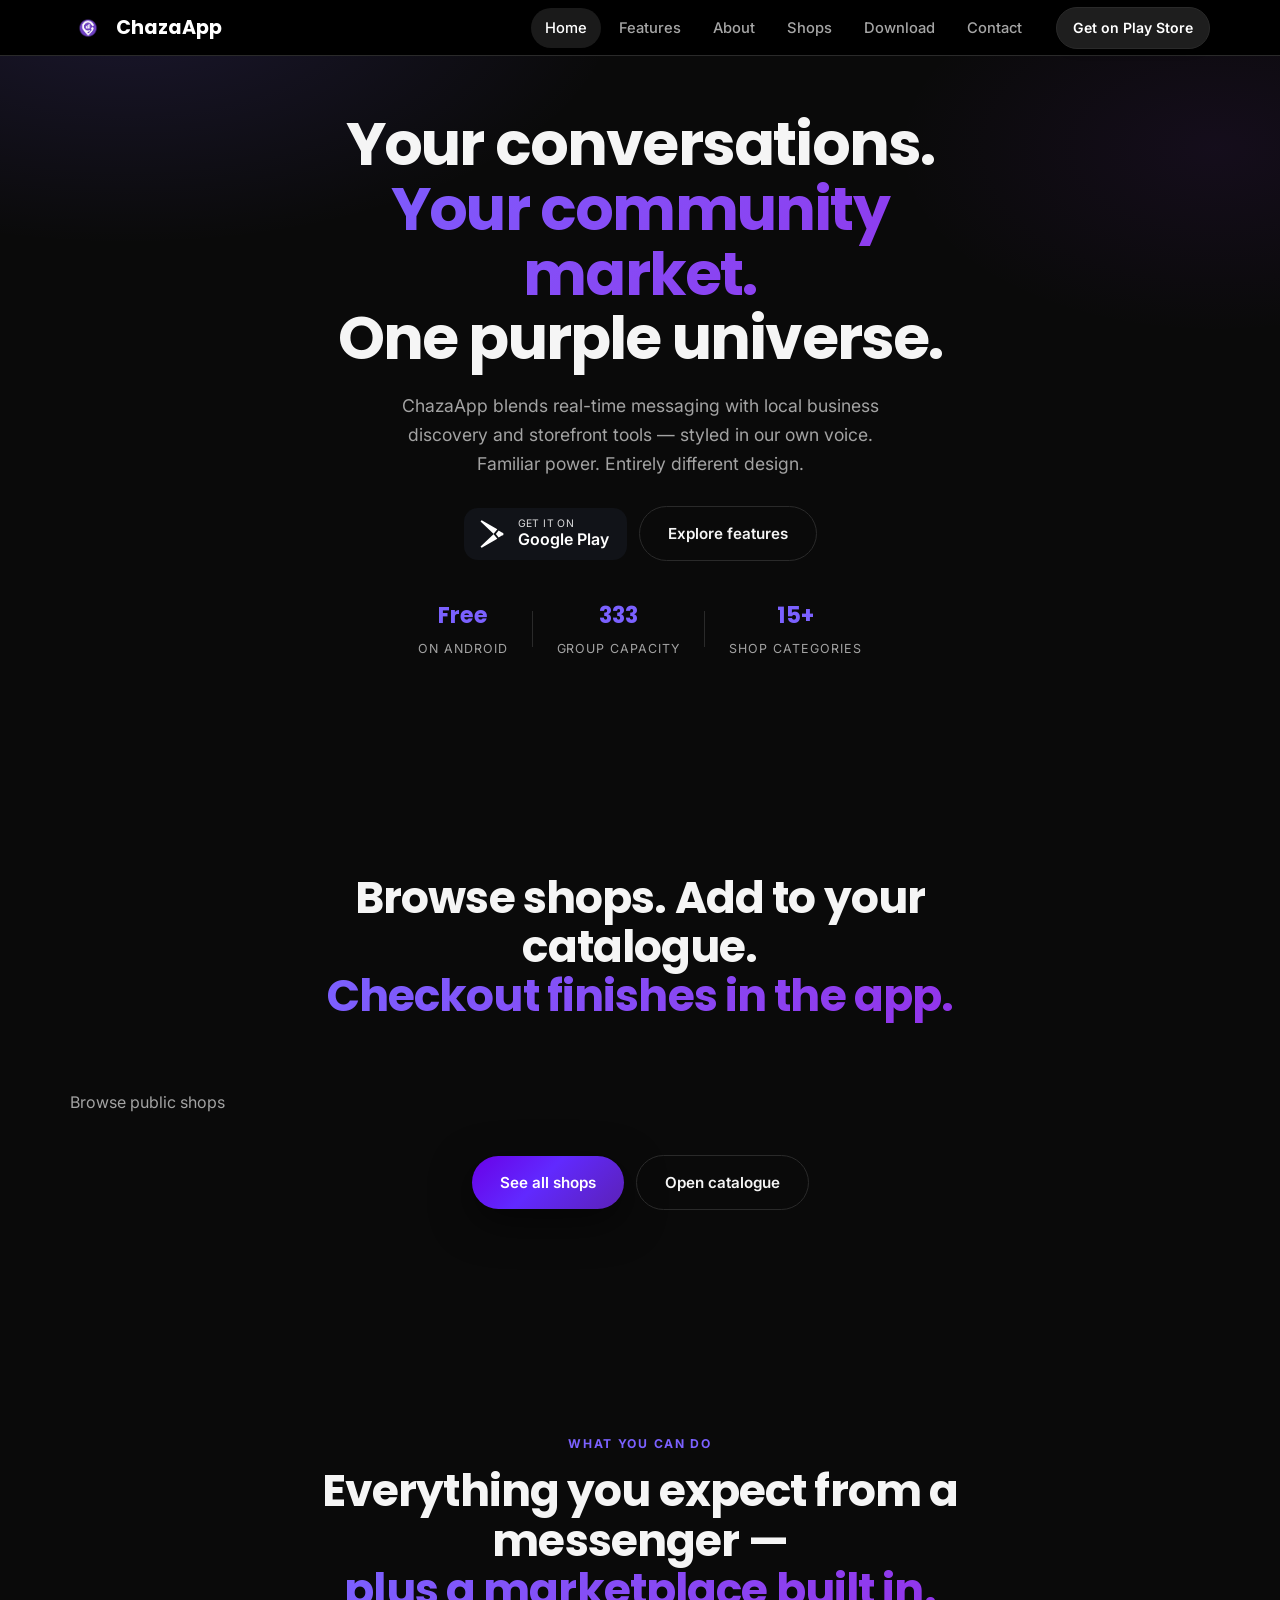
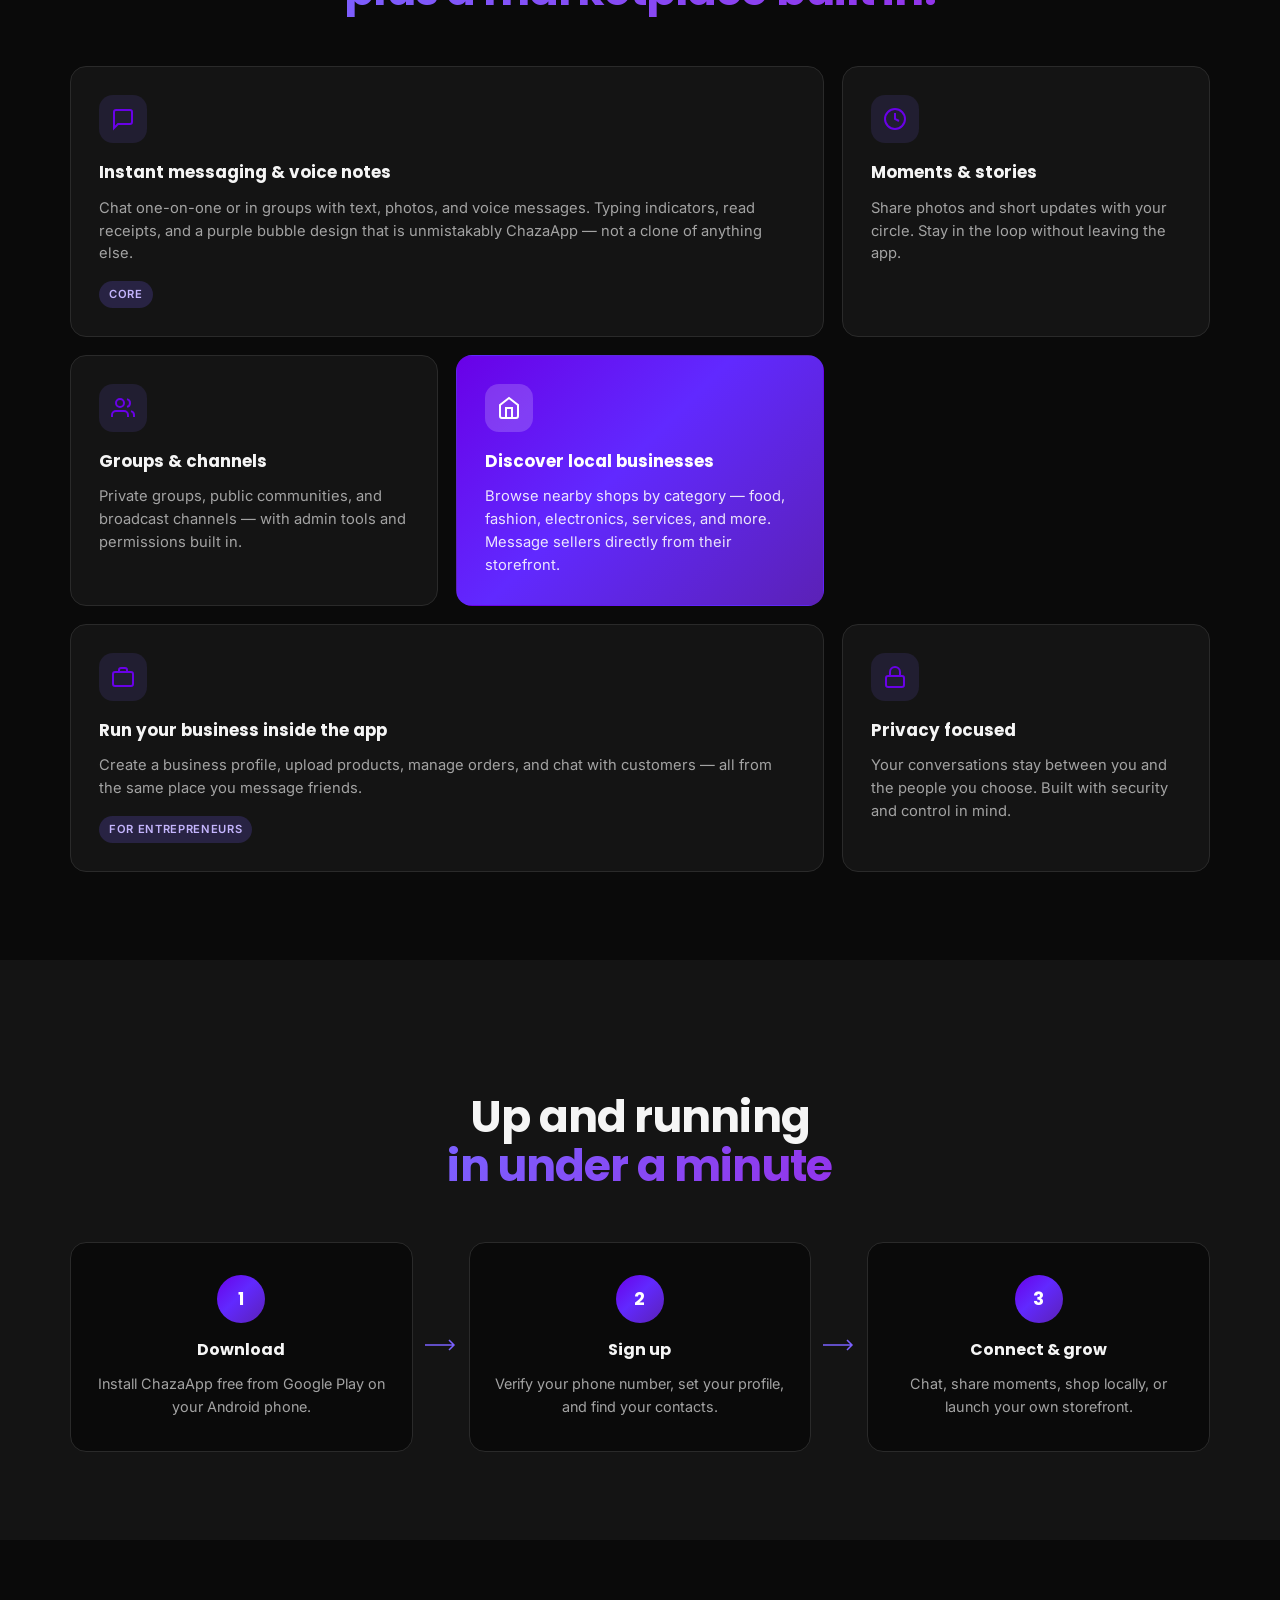
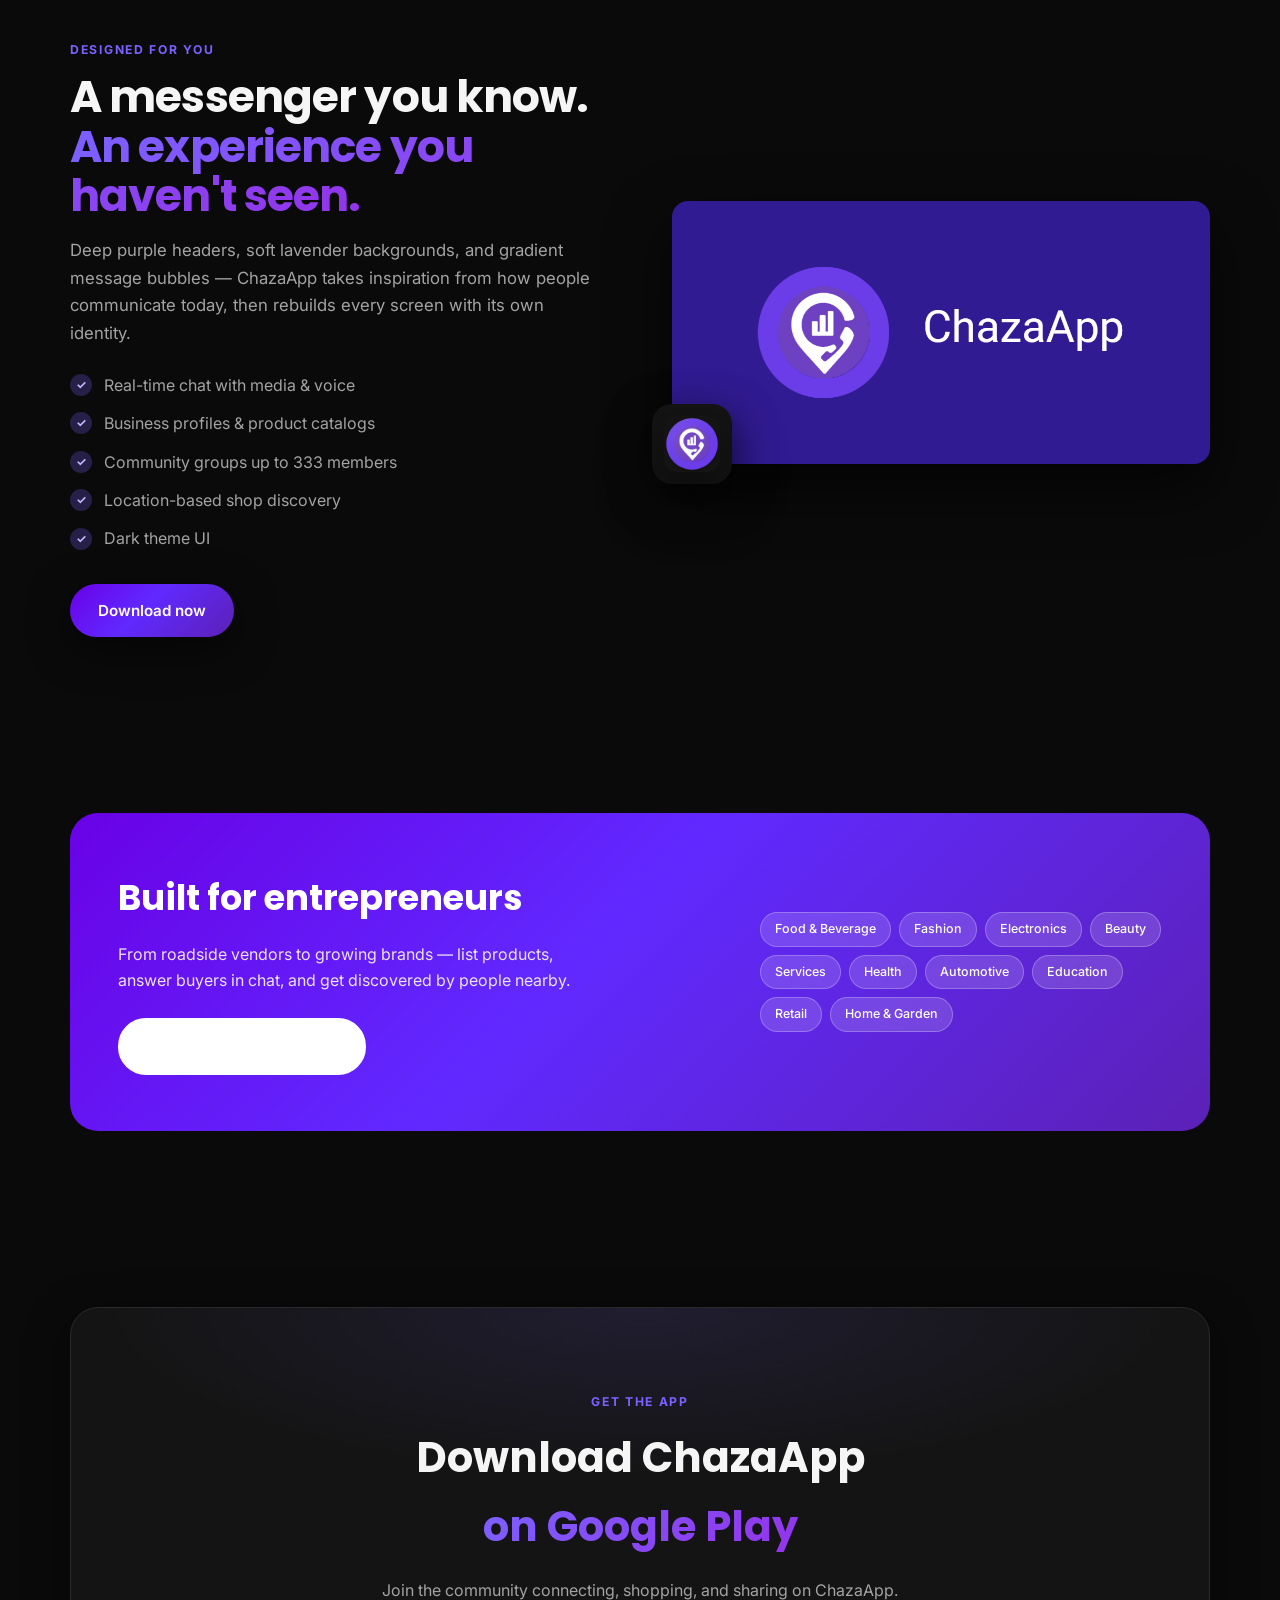
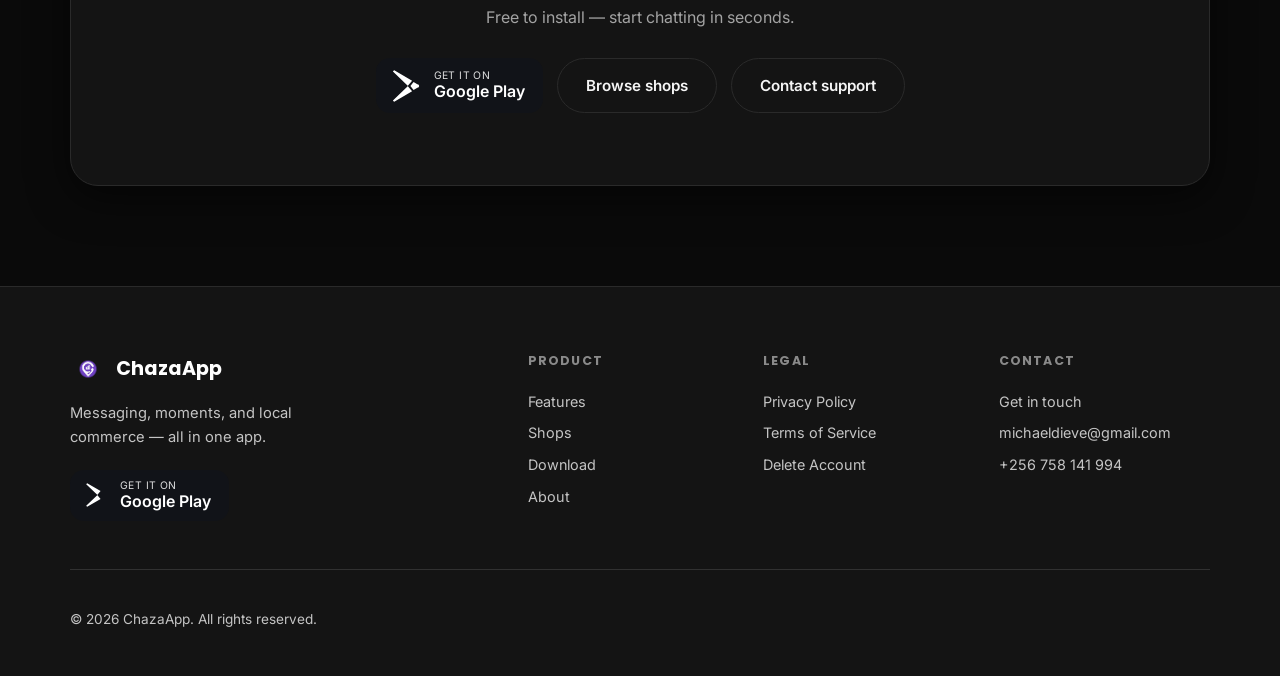
==== commit b02eb8d4: "Snapshot local ChazaApp marketing site on 2026-10-12. Records uncommitted website edits on top of 4a" ====
--- a/index.html
+++ b/index.html
@@ -1,343 +1,328 @@
-﻿<!DOCTYPE html>
-<html lang="en">
-<head>
-  <meta charset="UTF-8">
-  <meta name="viewport" content="width=device-width, initial-scale=1.0">
-  <title>ChazaApp — Chat, Shop &amp; Connect in One App</title>
-  <meta name="description" content="ChazaApp is a purple-powered super-app for messaging, local business discovery, and storefronts. Download free on Google Play.">
-  <link rel="canonical" href="https://www.chazaapp.com/">
-  <meta property="og:title" content="ChazaApp — Chat, Shop &amp; Connect">
-  <meta property="og:description" content="Messaging, moments, and local commerce in one app. Now on Google Play.">
-  <meta property="og:url" content="https://www.chazaapp.com/">
-  <meta property="og:type" content="website">
-  <link rel="preconnect" href="https://fonts.googleapis.com">
-  <link rel="preconnect" href="https://fonts.gstatic.com" crossorigin>
-  <link href="https://fonts.googleapis.com/css2?family=Inter:wght@400;500;600;700&family=Poppins:wght@600;700;800&display=swap" rel="stylesheet">
-  <script src="theme-init.js"></script>
-  <link rel="stylesheet" href="style.css">
-</head>
-<body>
-  <a href="#main" class="skip-link">Skip to main content</a>
-
-  <header class="site-header" id="site-header">
-    <div class="container header-inner">
-      <a href="index.html" class="logo-link">
-        <img src="images/chaza_logo_foreground.png" alt="" class="logo-img" width="36" height="36">
-        <span class="logo-text">ChazaApp</span>
-      </a>
-
-      <nav class="nav-desktop" id="nav-desktop" aria-label="Main">
-        <a href="index.html" class="nav-link active">Home</a>
-        <a href="#features" class="nav-link">Features</a>
-        <a href="about.html" class="nav-link">About</a>
-        <a href="download.html" class="nav-link">Download</a>
-        <a href="contact.html" class="nav-link">Contact</a>
-      </nav>
-
-      <button type="button" class="theme-toggle" id="theme-toggle" aria-label="Toggle dark mode">
-        <svg class="icon-moon" viewBox="0 0 24 24" fill="none" stroke="currentColor" stroke-width="2" aria-hidden="true"><path d="M21 12.79A9 9 0 1111.21 3 7 7 0 0021 12.79z"/></svg>
-        <svg class="icon-sun" viewBox="0 0 24 24" fill="none" stroke="currentColor" stroke-width="2" aria-hidden="true"><circle cx="12" cy="12" r="5"/><path d="M12 1v2M12 21v2M4.22 4.22l1.42 1.42M18.36 18.36l1.42 1.42M1 12h2M21 12h2M4.22 19.78l1.42-1.42M18.36 5.64l1.42-1.42"/></svg>
-      </button>
-
-      <a href="https://play.google.com/store/apps/details?id=com.chazaapp" class="btn-nav" target="_blank" rel="noopener noreferrer">Get on Play Store</a>
-
-      <button class="nav-toggle" id="nav-toggle" aria-label="Toggle navigation" aria-expanded="false">
-        <span></span><span></span><span></span>
-      </button>
-    </div>
-
-    <div class="mobile-nav" id="mobile-nav">
-      <a href="index.html" class="nav-link">Home</a>
-      <a href="#features" class="nav-link">Features</a>
-      <a href="about.html" class="nav-link">About</a>
-      <a href="download.html" class="nav-link">Download</a>
-      <a href="contact.html" class="nav-link">Contact</a>
-      <a href="https://play.google.com/store/apps/details?id=com.chazaapp" class="btn-primary mt-2" target="_blank" rel="noopener noreferrer">Get on Play Store</a>
-    </div>
-  </header>
-
-  <main id="main">
-
-    <section class="hero">
-      <div class="container hero-layout">
-        <div class="hero-text">
-          <div class="badge reveal">
-            <span class="badge-dot"></span>
-            <span>Now live on Google Play</span>
-          </div>
-
-          <h1 class="hero-h1 reveal">
-            <span class="line">Your conversations.</span>
-            <span class="line gradient-text">Your community market.</span>
-            <span class="line">One purple universe.</span>
-          </h1>
-
-          <p class="hero-sub reveal">
-            ChazaApp blends real-time messaging with local business discovery and storefront tools — styled in our own voice. Familiar power. Entirely different design.
-          </p>
-
-          <div class="hero-ctas reveal">
-            <a href="https://play.google.com/store/apps/details?id=com.chazaapp" class="play-badge" target="_blank" rel="noopener noreferrer" aria-label="Get ChazaApp on Google Play">
-              <svg width="28" height="28" viewBox="0 0 24 24" fill="currentColor" aria-hidden="true"><path d="M3.18 23.76a2.5 2.5 0 01-.98-.95L13.5 12 2.2 1.19A2.5 2.5 0 013.18.24l13.4 7.73-3.35 4.03 3.35 4.03-13.4 7.73zM17.68 15.01L15.3 12l2.38-3.01 2.84 1.64a1.25 1.25 0 010 2.74l-2.84 1.64z"/></svg>
-              <span class="play-badge-text">
-                <small>Get it on</small>
-                <strong>Google Play</strong>
-              </span>
-            </a>
-            <a href="#features" class="btn-ghost">Explore features</a>
-          </div>
-
-          <div class="hero-stats reveal">
-            <div class="stat">
-              <strong>Free</strong>
-              <span>On Android</span>
-            </div>
-            <div class="stat-divider"></div>
-            <div class="stat">
-              <strong>333</strong>
-              <span>Group capacity</span>
-            </div>
-            <div class="stat-divider"></div>
-            <div class="stat">
-              <strong>15+</strong>
-              <span>Shop categories</span>
-            </div>
-          </div>
-        </div>
-
-        <div class="hero-visual reveal">
-          <div class="phone-stage">
-            <div class="phone-glow"></div>
-            <div class="phone-frame">
-              <div class="phone-inner">
-                <div class="phone-notch"><span></span></div>
-                <div class="phone-screen">
-                  <img src="images/background.jpeg" alt="ChazaApp interface preview" width="276" height="584" loading="eager">
-                </div>
-              </div>
-            </div>
-            <div class="float-chip fc-1">
-              <span class="chip-icon" aria-hidden="true">💬</span>
-              <div><b>New message</b><small>Just now</small></div>
-            </div>
-            <div class="float-chip fc-2">
-              <span class="chip-icon" aria-hidden="true">🏪</span>
-              <div><b>Shop nearby</b><small>2 km away</small></div>
-            </div>
-            <div class="float-chip fc-3">
-              <span class="chip-icon" aria-hidden="true">✨</span>
-              <div><b>New moment</b><small>From a friend</small></div>
-            </div>
-          </div>
-        </div>
-      </div>
-    </section>
-
-    <section class="section" id="features">
-      <div class="container">
-        <div class="section-head">
-          <p class="eyebrow reveal">What you can do</p>
-          <h2 class="section-h2 reveal">Everything you expect from a messenger —<br><span class="gradient-text">plus a marketplace built in.</span></h2>
-        </div>
-
-        <div class="feature-grid">
-          <article class="feature-card span-2 reveal">
-            <div class="feature-icon" aria-hidden="true">
-              <svg width="24" height="24" viewBox="0 0 24 24" fill="none" stroke="currentColor" stroke-width="2"><path d="M21 15a2 2 0 01-2 2H7l-4 4V5a2 2 0 012-2h14a2 2 0 012 2z"/></svg>
-            </div>
-            <h3>Instant messaging &amp; voice notes</h3>
-            <p>Chat one-on-one or in groups with text, photos, and voice messages. Typing indicators, read receipts, and a purple bubble design that is unmistakably ChazaApp — not a clone of anything else.</p>
-            <span class="feature-tag">Core</span>
-          </article>
-
-          <article class="feature-card reveal">
-            <div class="feature-icon" aria-hidden="true">
-              <svg width="24" height="24" viewBox="0 0 24 24" fill="none" stroke="currentColor" stroke-width="2"><circle cx="12" cy="12" r="10"/><path d="M12 6v6l4 2"/></svg>
-            </div>
-            <h3>Moments &amp; stories</h3>
-            <p>Share photos and short updates with your circle. Stay in the loop without leaving the app.</p>
-          </article>
-
-          <article class="feature-card reveal">
-            <div class="feature-icon" aria-hidden="true">
-              <svg width="24" height="24" viewBox="0 0 24 24" fill="none" stroke="currentColor" stroke-width="2"><path d="M17 21v-2a4 4 0 00-4-4H5a4 4 0 00-4 4v2"/><circle cx="9" cy="7" r="4"/><path d="M23 21v-2a4 4 0 00-3-3.87M16 3.13a4 4 0 010 7.75"/></svg>
-            </div>
-            <h3>Groups &amp; channels</h3>
-            <p>Private groups, public communities, and broadcast channels — with admin tools and permissions built in.</p>
-          </article>
-
-          <article class="feature-card highlight reveal">
-            <div class="feature-icon" aria-hidden="true">
-              <svg width="24" height="24" viewBox="0 0 24 24" fill="none" stroke="currentColor" stroke-width="2"><path d="M3 9l9-7 9 7v11a2 2 0 01-2 2H5a2 2 0 01-2-2z"/><polyline points="9 22 9 12 15 12 15 22"/></svg>
-            </div>
-            <h3>Discover local businesses</h3>
-            <p>Browse nearby shops by category — food, fashion, electronics, services, and more. Message sellers directly from their storefront.</p>
-          </article>
-
-          <article class="feature-card span-2 reveal">
-            <div class="feature-icon" aria-hidden="true">
-              <svg width="24" height="24" viewBox="0 0 24 24" fill="none" stroke="currentColor" stroke-width="2"><rect x="2" y="7" width="20" height="14" rx="2"/><path d="M16 7V5a2 2 0 00-2-2h-4a2 2 0 00-2 2v2"/></svg>
-            </div>
-            <h3>Run your business inside the app</h3>
-            <p>Create a business profile, upload products, manage orders, and chat with customers — all from the same place you message friends.</p>
-            <span class="feature-tag">For entrepreneurs</span>
-          </article>
-
-          <article class="feature-card reveal">
-            <div class="feature-icon" aria-hidden="true">
-              <svg width="24" height="24" viewBox="0 0 24 24" fill="none" stroke="currentColor" stroke-width="2"><rect x="3" y="11" width="18" height="11" rx="2"/><path d="M7 11V7a5 5 0 0110 0v4"/></svg>
-            </div>
-            <h3>Privacy focused</h3>
-            <p>Your conversations stay between you and the people you choose. Built with security and control in mind.</p>
-          </article>
-        </div>
-      </div>
-    </section>
-
-    <section class="section section-steps">
-      <div class="container">
-        <div class="section-head">
-          <p class="eyebrow reveal">Getting started</p>
-          <h2 class="section-h2 reveal">Up and running<br><span class="gradient-text">in under a minute</span></h2>
-        </div>
-
-        <div class="steps-row">
-          <div class="step-card reveal">
-            <span class="step-num">1</span>
-            <h3>Download</h3>
-            <p>Install ChazaApp free from Google Play on your Android phone.</p>
-          </div>
-          <div class="step-arrow reveal" aria-hidden="true">
-            <svg width="32" height="16" viewBox="0 0 32 16" fill="none"><path d="M0 8h28M24 3l5 5-5 5" stroke="currentColor" stroke-width="1.5"/></svg>
-          </div>
-          <div class="step-card reveal">
-            <span class="step-num">2</span>
-            <h3>Sign up</h3>
-            <p>Verify your phone number, set your profile, and find your contacts.</p>
-          </div>
-          <div class="step-arrow reveal" aria-hidden="true">
-            <svg width="32" height="16" viewBox="0 0 32 16" fill="none"><path d="M0 8h28M24 3l5 5-5 5" stroke="currentColor" stroke-width="1.5"/></svg>
-          </div>
-          <div class="step-card reveal">
-            <span class="step-num">3</span>
-            <h3>Connect &amp; grow</h3>
-            <p>Chat, share moments, shop locally, or launch your own storefront.</p>
-          </div>
-        </div>
-      </div>
-    </section>
-
-    <section class="section">
-      <div class="container preview-split">
-        <div class="reveal">
-          <p class="eyebrow">Designed for you</p>
-          <h2 class="section-h2">A messenger you know.<br><span class="gradient-text">An experience you haven't seen.</span></h2>
-          <p class="body-text">Deep purple headers, soft lavender backgrounds, and gradient message bubbles — ChazaApp takes inspiration from how people communicate today, then rebuilds every screen with its own identity.</p>
-          <ul class="check-list">
-            <li><span class="check">✓</span> Real-time chat with media &amp; voice</li>
-            <li><span class="check">✓</span> Business profiles &amp; product catalogs</li>
-            <li><span class="check">✓</span> Community groups up to 333 members</li>
-            <li><span class="check">✓</span> Location-based shop discovery</li>
-            <li><span class="check">✓</span> Dark &amp; light themes</li>
-          </ul>
-          <a href="download.html" class="btn-primary">Download now</a>
-        </div>
-        <div class="preview-visual reveal">
-          <img src="images/play_store_feature_graphic.png" alt="ChazaApp on Google Play" width="520" height="270" loading="lazy">
-          <div class="preview-logo">
-            <img src="images/chaza_logo.png" alt="" width="56" height="56">
-          </div>
-        </div>
-      </div>
-    </section>
-
-    <section class="section">
-      <div class="container">
-        <div class="business-band reveal">
-          <div>
-            <h2>Built for entrepreneurs</h2>
-            <p>From roadside vendors to growing brands — list products, answer buyers in chat, and get discovered by people nearby.</p>
-            <a href="https://play.google.com/store/apps/details?id=com.chazaapp" class="btn-secondary" target="_blank" rel="noopener noreferrer">Start selling on ChazaApp</a>
-          </div>
-          <div class="category-pills" aria-label="Business categories">
-            <span>Food &amp; Beverage</span>
-            <span>Fashion</span>
-            <span>Electronics</span>
-            <span>Beauty</span>
-            <span>Services</span>
-            <span>Health</span>
-            <span>Automotive</span>
-            <span>Education</span>
-            <span>Retail</span>
-            <span>Home &amp; Garden</span>
-          </div>
-        </div>
-      </div>
-    </section>
-
-    <section class="section section-cta">
-      <div class="container">
-        <div class="cta-card reveal">
-          <p class="eyebrow">Available now</p>
-          <h2 class="cta-h2">Download ChazaApp<br><span class="gradient-text">on Google Play</span></h2>
-          <p class="cta-sub">Join the community connecting, shopping, and sharing on ChazaApp. Free to install — start chatting in seconds.</p>
-          <div class="cta-actions">
-            <a href="https://play.google.com/store/apps/details?id=com.chazaapp" class="play-badge" target="_blank" rel="noopener noreferrer">
-              <svg width="32" height="32" viewBox="0 0 24 24" fill="currentColor" aria-hidden="true"><path d="M3.18 23.76a2.5 2.5 0 01-.98-.95L13.5 12 2.2 1.19A2.5 2.5 0 013.18.24l13.4 7.73-3.35 4.03 3.35 4.03-13.4 7.73zM17.68 15.01L15.3 12l2.38-3.01 2.84 1.64a1.25 1.25 0 010 2.74l-2.84 1.64z"/></svg>
-              <span class="play-badge-text">
-                <small>Get it on</small>
-                <strong>Google Play</strong>
-              </span>
-            </a>
-            <a href="contact.html" class="btn-ghost">Contact support</a>
-          </div>
-        </div>
-      </div>
-    </section>
-
-  </main>
-
-  <footer class="site-footer">
-    <div class="container">
-      <div class="footer-top">
-        <div class="footer-brand">
-          <a href="index.html" class="logo-link">
-            <img src="images/chaza_logo_foreground.png" alt="" class="logo-img" width="36" height="36">
-            <span class="logo-text">ChazaApp</span>
-          </a>
-          <p>Messaging, moments, and local commerce — all in one app.</p>
-          <a href="https://play.google.com/store/apps/details?id=com.chazaapp" class="play-badge" target="_blank" rel="noopener noreferrer">
-            <svg width="24" height="24" viewBox="0 0 24 24" fill="currentColor" aria-hidden="true"><path d="M3.18 23.76a2.5 2.5 0 01-.98-.95L13.5 12 2.2 1.19A2.5 2.5 0 013.18.24l13.4 7.73-3.35 4.03 3.35 4.03-13.4 7.73z"/></svg>
-            <span class="play-badge-text"><small>Get it on</small><strong>Google Play</strong></span>
-          </a>
-        </div>
-        <div class="footer-links">
-          <div class="footer-col">
-            <h4>Product</h4>
-            <a href="#features">Features</a>
-            <a href="download.html">Download</a>
-            <a href="about.html">About</a>
-          </div>
-          <div class="footer-col">
-            <h4>Legal</h4>
-            <a href="privacy.html">Privacy Policy</a>
-            <a href="terms.html">Terms of Service</a>
-            <a href="delete-account.html">Delete Account</a>
-          </div>
-          <div class="footer-col">
-            <h4>Contact</h4>
-            <a href="contact.html">Get in touch</a>
-            <a href="mailto:michaeldieve@gmail.com">michaeldieve@gmail.com</a>
-            <a href="tel:+256758141994">+256 758 141 994</a>
-          </div>
-        </div>
-      </div>
-      <div class="footer-bottom">
-        <p>&copy; 2026 ChazaApp. All rights reserved.</p>
-      </div>
-    </div>
-  </footer>
-
-  <script src="main.js"></script>
-</body>
-</html>
+<!DOCTYPE html>
+<html lang="en" style="background:#000;color-scheme:dark">
+<head>
+  <meta charset="UTF-8">
+  <meta name="viewport" content="width=device-width, initial-scale=1.0">
+  <title>ChazaApp — Chat, Shop &amp; Connect in One App</title>
+  <meta name="description" content="ChazaApp is a purple-powered super-app for messaging, local business discovery, and storefronts. Download free on Google Play.">
+  <link rel="canonical" href="https://www.chazaapp.com/">
+  <meta property="og:title" content="ChazaApp — Chat, Shop &amp; Connect">
+  <meta property="og:description" content="Messaging, moments, and local commerce in one app. Download free on Google Play.">
+  <meta property="og:url" content="https://www.chazaapp.com/">
+  <meta property="og:type" content="website">
+  <link rel="preconnect" href="https://fonts.googleapis.com">
+  <link rel="preconnect" href="https://fonts.gstatic.com" crossorigin>
+  <link href="https://fonts.googleapis.com/css2?family=Inter:wght@400;500;600;700&family=Poppins:wght@600;700;800&display=swap" rel="stylesheet">
+  <meta name="color-scheme" content="dark only">
+  <meta name="theme-color" content="#000000">
+  <link rel="stylesheet" href="site-dark.css?v=20260925a">
+</head>
+<body>
+  <a href="#main" class="skip-link">Skip to main content</a>
+
+  <header class="site-header" id="site-header">
+    <div class="container header-inner">
+      <a href="index.html" class="logo-link">
+        <img src="images/chaza_logo_foreground.png" alt="" class="logo-img" width="36" height="36">
+        <span class="logo-text">ChazaApp</span>
+      </a>
+
+      <nav class="nav-desktop" id="nav-desktop" aria-label="Main">
+        <a href="index.html" class="nav-link active">Home</a>
+        <a href="#features" class="nav-link">Features</a>
+        <a href="about.html" class="nav-link">About</a>
+        <a href="/shop/" class="nav-link">Shops</a>
+        <a href="download.html" class="nav-link">Download</a>
+        <a href="contact.html" class="nav-link">Contact</a>
+      </nav>
+
+      <a href="https://play.google.com/store/apps/details?id=com.chazaapp" class="btn-nav" target="_blank" rel="noopener noreferrer">Get on Play Store</a>
+
+      <button class="nav-toggle" id="nav-toggle" aria-label="Toggle navigation" aria-expanded="false">
+        <span></span><span></span><span></span>
+      </button>
+    </div>
+
+    <div class="mobile-nav" id="mobile-nav">
+      <a href="index.html" class="nav-link">Home</a>
+      <a href="#features" class="nav-link">Features</a>
+      <a href="about.html" class="nav-link">About</a>
+      <a href="/shop/" class="nav-link">Shops</a>
+      <a href="download.html" class="nav-link">Download</a>
+      <a href="contact.html" class="nav-link">Contact</a>
+      <a href="https://play.google.com/store/apps/details?id=com.chazaapp" class="btn-primary mt-2" target="_blank" rel="noopener noreferrer">Get on Play Store</a>
+    </div>
+  </header>
+
+  <main id="main">
+
+    <section class="hero">
+      <div class="container hero-layout">
+        <div class="hero-text">
+          <h1 class="hero-h1 reveal">
+            <span class="line">Your conversations.</span>
+            <span class="line gradient-text">Your community market.</span>
+            <span class="line">One purple universe.</span>
+          </h1>
+
+          <p class="hero-sub reveal">
+            ChazaApp blends real-time messaging with local business discovery and storefront tools — styled in our own voice. Familiar power. Entirely different design.
+          </p>
+
+          <div class="hero-ctas reveal">
+            <a href="https://play.google.com/store/apps/details?id=com.chazaapp" class="play-badge" target="_blank" rel="noopener noreferrer" aria-label="Get ChazaApp on Google Play">
+              <svg width="28" height="28" viewBox="0 0 24 24" fill="currentColor" aria-hidden="true"><path d="M3.18 23.76a2.5 2.5 0 01-.98-.95L13.5 12 2.2 1.19A2.5 2.5 0 013.18.24l13.4 7.73-3.35 4.03 3.35 4.03-13.4 7.73zM17.68 15.01L15.3 12l2.38-3.01 2.84 1.64a1.25 1.25 0 010 2.74l-2.84 1.64z"/></svg>
+              <span class="play-badge-text">
+                <small>Get it on</small>
+                <strong>Google Play</strong>
+              </span>
+            </a>
+            <a href="#features" class="btn-ghost">Explore features</a>
+          </div>
+
+          <div class="hero-stats reveal">
+            <div class="stat">
+              <strong>Free</strong>
+              <span>On Android</span>
+            </div>
+            <div class="stat-divider"></div>
+            <div class="stat">
+              <strong>333</strong>
+              <span>Group capacity</span>
+            </div>
+            <div class="stat-divider"></div>
+            <div class="stat">
+              <strong>15+</strong>
+              <span>Shop categories</span>
+            </div>
+          </div>
+        </div>
+      </div>
+    </section>
+
+    <section class="section" id="shops">
+      <div class="container">
+        <div class="section-head">
+          <p class="eyebrow reveal">Marketplace</p>
+          <h2 class="section-h2 reveal">Browse shops. Add to your catalogue.<br><span class="gradient-text">Checkout finishes in the app.</span></h2>
+        </div>
+        <div class="catalog-grid" id="home-catalog" data-home-catalog>
+          <p class="reveal" style="color:var(--text-muted)">Loading public shops…</p>
+        </div>
+        <div class="hero-ctas reveal" style="margin-top:1.5rem">
+          <a href="/shop/" class="btn-primary">See all shops</a>
+          <a href="/checkout/" class="btn-ghost">Open catalogue</a>
+        </div>
+      </div>
+    </section>
+
+    <section class="section" id="features">
+      <div class="container">
+        <div class="section-head">
+          <p class="eyebrow reveal">What you can do</p>
+          <h2 class="section-h2 reveal">Everything you expect from a messenger —<br><span class="gradient-text">plus a marketplace built in.</span></h2>
+        </div>
+
+        <div class="feature-grid">
+          <article class="feature-card span-2 reveal">
+            <div class="feature-icon" aria-hidden="true">
+              <svg width="24" height="24" viewBox="0 0 24 24" fill="none" stroke="currentColor" stroke-width="2"><path d="M21 15a2 2 0 01-2 2H7l-4 4V5a2 2 0 012-2h14a2 2 0 012 2z"/></svg>
+            </div>
+            <h3>Instant messaging &amp; voice notes</h3>
+            <p>Chat one-on-one or in groups with text, photos, and voice messages. Typing indicators, read receipts, and a purple bubble design that is unmistakably ChazaApp — not a clone of anything else.</p>
+            <span class="feature-tag">Core</span>
+          </article>
+
+          <article class="feature-card reveal">
+            <div class="feature-icon" aria-hidden="true">
+              <svg width="24" height="24" viewBox="0 0 24 24" fill="none" stroke="currentColor" stroke-width="2"><circle cx="12" cy="12" r="10"/><path d="M12 6v6l4 2"/></svg>
+            </div>
+            <h3>Moments &amp; stories</h3>
+            <p>Share photos and short updates with your circle. Stay in the loop without leaving the app.</p>
+          </article>
+
+          <article class="feature-card reveal">
+            <div class="feature-icon" aria-hidden="true">
+              <svg width="24" height="24" viewBox="0 0 24 24" fill="none" stroke="currentColor" stroke-width="2"><path d="M17 21v-2a4 4 0 00-4-4H5a4 4 0 00-4 4v2"/><circle cx="9" cy="7" r="4"/><path d="M23 21v-2a4 4 0 00-3-3.87M16 3.13a4 4 0 010 7.75"/></svg>
+            </div>
+            <h3>Groups &amp; channels</h3>
+            <p>Private groups, public communities, and broadcast channels — with admin tools and permissions built in.</p>
+          </article>
+
+          <article class="feature-card highlight reveal">
+            <div class="feature-icon" aria-hidden="true">
+              <svg width="24" height="24" viewBox="0 0 24 24" fill="none" stroke="currentColor" stroke-width="2"><path d="M3 9l9-7 9 7v11a2 2 0 01-2 2H5a2 2 0 01-2-2z"/><polyline points="9 22 9 12 15 12 15 22"/></svg>
+            </div>
+            <h3>Discover local businesses</h3>
+            <p>Browse nearby shops by category — food, fashion, electronics, services, and more. Message sellers directly from their storefront.</p>
+          </article>
+
+          <article class="feature-card span-2 reveal">
+            <div class="feature-icon" aria-hidden="true">
+              <svg width="24" height="24" viewBox="0 0 24 24" fill="none" stroke="currentColor" stroke-width="2"><rect x="2" y="7" width="20" height="14" rx="2"/><path d="M16 7V5a2 2 0 00-2-2h-4a2 2 0 00-2 2v2"/></svg>
+            </div>
+            <h3>Run your business inside the app</h3>
+            <p>Create a business profile, upload products, manage orders, and chat with customers — all from the same place you message friends.</p>
+            <span class="feature-tag">For entrepreneurs</span>
+          </article>
+
+          <article class="feature-card reveal">
+            <div class="feature-icon" aria-hidden="true">
+              <svg width="24" height="24" viewBox="0 0 24 24" fill="none" stroke="currentColor" stroke-width="2"><rect x="3" y="11" width="18" height="11" rx="2"/><path d="M7 11V7a5 5 0 0110 0v4"/></svg>
+            </div>
+            <h3>Privacy focused</h3>
+            <p>Your conversations stay between you and the people you choose. Built with security and control in mind.</p>
+          </article>
+        </div>
+      </div>
+    </section>
+
+    <section class="section section-steps">
+      <div class="container">
+        <div class="section-head">
+          <p class="eyebrow reveal">Getting started</p>
+          <h2 class="section-h2 reveal">Up and running<br><span class="gradient-text">in under a minute</span></h2>
+        </div>
+
+        <div class="steps-row">
+          <div class="step-card reveal">
+            <span class="step-num">1</span>
+            <h3>Download</h3>
+            <p>Install ChazaApp free from Google Play on your Android phone.</p>
+          </div>
+          <div class="step-arrow reveal" aria-hidden="true">
+            <svg width="32" height="16" viewBox="0 0 32 16" fill="none"><path d="M0 8h28M24 3l5 5-5 5" stroke="currentColor" stroke-width="1.5"/></svg>
+          </div>
+          <div class="step-card reveal">
+            <span class="step-num">2</span>
+            <h3>Sign up</h3>
+            <p>Verify your phone number, set your profile, and find your contacts.</p>
+          </div>
+          <div class="step-arrow reveal" aria-hidden="true">
+            <svg width="32" height="16" viewBox="0 0 32 16" fill="none"><path d="M0 8h28M24 3l5 5-5 5" stroke="currentColor" stroke-width="1.5"/></svg>
+          </div>
+          <div class="step-card reveal">
+            <span class="step-num">3</span>
+            <h3>Connect &amp; grow</h3>
+            <p>Chat, share moments, shop locally, or launch your own storefront.</p>
+          </div>
+        </div>
+      </div>
+    </section>
+
+    <section class="section">
+      <div class="container preview-split">
+        <div class="reveal">
+          <p class="eyebrow">Designed for you</p>
+          <h2 class="section-h2">A messenger you know.<br><span class="gradient-text">An experience you haven't seen.</span></h2>
+          <p class="body-text">Deep purple headers, soft lavender backgrounds, and gradient message bubbles — ChazaApp takes inspiration from how people communicate today, then rebuilds every screen with its own identity.</p>
+          <ul class="check-list">
+            <li><span class="check">✓</span> Real-time chat with media &amp; voice</li>
+            <li><span class="check">✓</span> Business profiles &amp; product catalogs</li>
+            <li><span class="check">✓</span> Community groups up to 333 members</li>
+            <li><span class="check">✓</span> Location-based shop discovery</li>
+            <li><span class="check">✓</span> Dark theme UI</li>
+          </ul>
+          <a href="download.html" class="btn-primary">Download now</a>
+        </div>
+        <div class="preview-visual reveal">
+          <img src="images/play_store_feature_graphic.png" alt="ChazaApp on Google Play" width="520" height="270" loading="lazy">
+          <div class="preview-logo">
+            <img src="images/chaza_logo.png" alt="" width="56" height="56">
+          </div>
+        </div>
+      </div>
+    </section>
+
+    <section class="section">
+      <div class="container">
+        <div class="business-band reveal">
+          <div>
+            <h2>Built for entrepreneurs</h2>
+            <p>From roadside vendors to growing brands — list products, answer buyers in chat, and get discovered by people nearby.</p>
+            <a href="https://play.google.com/store/apps/details?id=com.chazaapp" class="btn-secondary" target="_blank" rel="noopener noreferrer">Start selling on ChazaApp</a>
+          </div>
+          <div class="category-pills" aria-label="Business categories">
+            <span>Food &amp; Beverage</span>
+            <span>Fashion</span>
+            <span>Electronics</span>
+            <span>Beauty</span>
+            <span>Services</span>
+            <span>Health</span>
+            <span>Automotive</span>
+            <span>Education</span>
+            <span>Retail</span>
+            <span>Home &amp; Garden</span>
+          </div>
+        </div>
+      </div>
+    </section>
+
+    <section class="section section-cta">
+      <div class="container">
+        <div class="cta-card reveal">
+          <p class="eyebrow">Get the app</p>
+          <h2 class="cta-h2">Download ChazaApp<br><span class="gradient-text">on Google Play</span></h2>
+          <p class="cta-sub">Join the community connecting, shopping, and sharing on ChazaApp. Free to install — start chatting in seconds.</p>
+          <div class="cta-actions">
+            <a href="https://play.google.com/store/apps/details?id=com.chazaapp" class="play-badge" target="_blank" rel="noopener noreferrer">
+              <svg width="32" height="32" viewBox="0 0 24 24" fill="currentColor" aria-hidden="true"><path d="M3.18 23.76a2.5 2.5 0 01-.98-.95L13.5 12 2.2 1.19A2.5 2.5 0 013.18.24l13.4 7.73-3.35 4.03 3.35 4.03-13.4 7.73zM17.68 15.01L15.3 12l2.38-3.01 2.84 1.64a1.25 1.25 0 010 2.74l-2.84 1.64z"/></svg>
+              <span class="play-badge-text">
+                <small>Get it on</small>
+                <strong>Google Play</strong>
+              </span>
+            </a>
+            <a href="/shop/" class="btn-ghost">Browse shops</a>
+            <a href="contact.html" class="btn-ghost">Contact support</a>
+          </div>
+        </div>
+      </div>
+    </section>
+
+  </main>
+
+  <footer class="site-footer">
+    <div class="container">
+      <div class="footer-top">
+        <div class="footer-brand">
+          <a href="index.html" class="logo-link">
+            <img src="images/chaza_logo_foreground.png" alt="" class="logo-img" width="36" height="36">
+            <span class="logo-text">ChazaApp</span>
+          </a>
+          <p>Messaging, moments, and local commerce — all in one app.</p>
+          <a href="https://play.google.com/store/apps/details?id=com.chazaapp" class="play-badge" target="_blank" rel="noopener noreferrer">
+            <svg width="24" height="24" viewBox="0 0 24 24" fill="currentColor" aria-hidden="true"><path d="M3.18 23.76a2.5 2.5 0 01-.98-.95L13.5 12 2.2 1.19A2.5 2.5 0 013.18.24l13.4 7.73-3.35 4.03 3.35 4.03-13.4 7.73z"/></svg>
+            <span class="play-badge-text"><small>Get it on</small><strong>Google Play</strong></span>
+          </a>
+        </div>
+        <div class="footer-links">
+          <div class="footer-col">
+            <h4>Product</h4>
+            <a href="#features">Features</a>
+            <a href="/shop/">Shops</a>
+            <a href="download.html">Download</a>
+            <a href="about.html">About</a>
+          </div>
+          <div class="footer-col">
+            <h4>Legal</h4>
+            <a href="privacy.html">Privacy Policy</a>
+            <a href="terms.html">Terms of Service</a>
+            <a href="delete-account.html">Delete Account</a>
+          </div>
+          <div class="footer-col">
+            <h4>Contact</h4>
+            <a href="contact.html">Get in touch</a>
+            <a href="mailto:michaeldieve@gmail.com">michaeldieve@gmail.com</a>
+            <a href="tel:+256758141994">+256 758 141 994</a>
+          </div>
+        </div>
+      </div>
+      <div class="footer-bottom">
+        <p>&copy; 2026 ChazaApp. All rights reserved.</p>
+      </div>
+    </div>
+  </footer>
+
+  <script src="main.js"></script>
+</body>
+</html>
--- a/site-dark.css
+++ b/site-dark.css
@@ -0,0 +1,1419 @@
+/* ChazaApp — Marketing site (dark-only, matches app PWA) */
+
+:root {
+  color-scheme: dark only;
+  --purple-deep: #6901E7;
+  --purple: #7B61FF;
+  --purple-dark: #6129FF;
+  --violet: #9333EA;
+  --violet-deep: #5B21B6;
+  /* Dark-only tokens (no light palette) */
+  --canvas: #0a0a0a;
+  --bg: #0a0a0a;
+  --surface: #141414;
+  --surface-elevated: #1e1e1e;
+  --text: #f5f5f5;
+  --text-muted: #a3a3a3;
+  --divider: #2a2a2a;
+  --success: #25D366;
+  --seen: #4FC3F7;
+  --error: #FF5370;
+  --header-grad: linear-gradient(135deg, #6901E7 0%, #6129FF 45%, #5B21B6 100%);
+  --bubble-grad: linear-gradient(135deg, #7B61FF 0%, #9333EA 100%);
+  --shadow-sm: 0 4px 20px rgba(0, 0, 0, 0.45);
+  --shadow-md: 0 12px 40px rgba(0, 0, 0, 0.55);
+  --shadow-lg: 0 24px 60px rgba(0, 0, 0, 0.65);
+  --radius-card: 16px;
+  --radius-pill: 28px;
+  --radius-input: 24px;
+  --font-ui: 'Inter', system-ui, sans-serif;
+  --font-head: 'Poppins', system-ui, sans-serif;
+  --max: 1140px;
+  --header-h: 56px;
+  --header-bg: #000000;
+  --header-fg: #FFFFFF;
+  --header-fg-muted: rgba(255, 255, 255, 0.65);
+  --header-fg-hover-bg: rgba(255, 255, 255, 0.1);
+  --header-border: #2a2a2a;
+}
+
+*, *::before, *::after { box-sizing: border-box; }
+
+html {
+  scroll-behavior: smooth;
+  background: #000000;
+  color-scheme: dark only;
+}
+
+body {
+  margin: 0;
+  font-family: var(--font-ui);
+  color: var(--text);
+  line-height: 1.65;
+  background: var(--canvas);
+  -webkit-font-smoothing: antialiased;
+}
+
+img { display: block; max-width: 100%; height: auto; }
+a { color: inherit; text-decoration: none; }
+
+.container {
+  width: min(var(--max), calc(100% - 40px));
+  margin-inline: auto;
+}
+
+.skip-link {
+  position: absolute;
+  left: -9999px;
+  top: 0;
+  z-index: 999;
+  padding: 12px 20px;
+  background: var(--purple-deep);
+  color: #fff;
+  border-radius: 0 0 8px 8px;
+}
+
+.skip-link:focus { left: 16px; }
+
+.catalog-grid {
+  display: grid;
+  grid-template-columns: repeat(auto-fill, minmax(160px, 1fr));
+  gap: 1rem;
+}
+.catalog-card {
+  background: var(--surface);
+  border: 1px solid var(--divider);
+  border-radius: var(--radius-card);
+  overflow: hidden;
+  color: inherit;
+}
+.catalog-card:hover { border-color: rgba(123,97,255,.55); color: inherit; }
+.catalog-card img, .catalog-ph {
+  width: 100%; aspect-ratio: 1; object-fit: cover; background: #1a1a1a; display: block;
+}
+.catalog-card h3 { margin: 0; font-size: 0.95rem; }
+.catalog-card .price { color: var(--purple); font-weight: 700; margin: 0.25rem 0 0; }
+.catalog-card .shop { color: var(--text-muted); font-size: 0.8rem; margin: 0.2rem 0 0; }
+.catalog-card .body { padding: 0.75rem 0.85rem 1rem; }
+
+/* ── Header (app-style purple bar) ── */
+.site-header {
+  position: fixed;
+  inset: 0 0 auto;
+  z-index: 100;
+  height: var(--header-h);
+  background: var(--header-bg);
+  border-bottom: 1px solid var(--header-border);
+  transition: transform 0.25s ease, box-shadow 0.25s ease;
+}
+
+.site-header.scrolled {
+  box-shadow: 0 4px 24px rgba(0, 0, 0, 0.18);
+}
+
+.site-header.hide { transform: translateY(-100%); }
+
+.header-inner {
+  height: var(--header-h);
+  display: flex;
+  align-items: center;
+  gap: 12px;
+}
+
+.logo-link {
+  display: flex;
+  align-items: center;
+  gap: 10px;
+  flex-shrink: 0;
+}
+
+.logo-img {
+  width: 36px;
+  height: 36px;
+  border-radius: 10px;
+  object-fit: cover;
+}
+
+.logo-text {
+  font-family: var(--font-head);
+  font-weight: 700;
+  font-size: 1.2rem;
+  color: var(--purple-deep);
+}
+
+.site-header .logo-text { color: var(--header-fg); }
+
+.nav-desktop {
+  display: flex;
+  align-items: center;
+  gap: 4px;
+  margin-left: auto;
+}
+
+.nav-link {
+  padding: 8px 14px;
+  border-radius: 999px;
+  font-size: 0.92rem;
+  font-weight: 500;
+  color: var(--text-muted);
+  transition: color 0.2s, background 0.2s;
+}
+
+.site-header .nav-link {
+  color: var(--header-fg-muted);
+}
+
+.site-header .nav-link:hover,
+.site-header .nav-link.active {
+  color: var(--header-fg);
+  background: var(--header-fg-hover-bg);
+}
+
+.nav-link:hover,
+.nav-link.active {
+  color: var(--purple-deep);
+  background: rgba(105, 1, 231, 0.08);
+}
+
+.btn-nav {
+  margin-left: 8px;
+  padding: 8px 16px;
+  border-radius: var(--radius-pill);
+  font-size: 0.88rem;
+  font-weight: 600;
+  color: #fff;
+  background: var(--surface-elevated);
+  border: 1px solid var(--divider);
+  box-shadow: 0 2px 8px rgba(0, 0, 0, 0.35);
+  transition: transform 0.2s, box-shadow 0.2s, border-color 0.2s;
+}
+
+.btn-nav:hover {
+  transform: translateY(-1px);
+  border-color: var(--purple);
+  box-shadow: 0 4px 14px rgba(0, 0, 0, 0.45);
+}
+
+.nav-toggle {
+  display: none;
+  border: 0;
+  background: transparent;
+  padding: 8px;
+  cursor: pointer;
+  flex-direction: column;
+  gap: 5px;
+}
+
+.nav-toggle span {
+  display: block;
+  width: 22px;
+  height: 2px;
+  background: var(--header-fg);
+  border-radius: 2px;
+  transition: 0.2s;
+}
+
+.mobile-nav {
+  display: none;
+  flex-direction: column;
+  gap: 4px;
+  padding: 8px 20px 20px;
+  background: var(--surface);
+  border-top: 1px solid var(--divider);
+  box-shadow: var(--shadow-md);
+}
+
+.mobile-nav.is-open { display: flex; }
+
+.mobile-nav .nav-link {
+  color: var(--text-muted);
+}
+
+.mobile-nav .nav-link:hover,
+.mobile-nav .nav-link.active {
+  color: var(--purple);
+  background: rgba(123, 97, 255, 0.15);
+}
+
+.mt-2 { margin-top: 12px; }
+
+/* ── Buttons ── */
+.btn-primary,
+.btn-secondary,
+.btn-ghost {
+  display: inline-flex;
+  align-items: center;
+  justify-content: center;
+  gap: 10px;
+  border-radius: var(--radius-pill);
+  font-weight: 600;
+  font-size: 0.95rem;
+  transition: transform 0.2s, box-shadow 0.2s;
+  border: none;
+  cursor: pointer;
+}
+
+.btn-primary {
+  padding: 14px 28px;
+  color: #fff;
+  background: var(--header-grad);
+  box-shadow: var(--shadow-md);
+}
+
+.btn-primary:hover { transform: translateY(-2px); box-shadow: var(--shadow-lg); }
+
+.btn-primary.btn-large { padding: 16px 32px; font-size: 1rem; }
+
+.btn-secondary {
+  padding: 14px 28px;
+  color: #fff;
+  background: var(--surface-elevated);
+  border: 2px solid var(--divider);
+}
+
+.btn-secondary:hover { border-color: var(--purple); background: rgba(123, 97, 255, 0.06); }
+
+.btn-ghost {
+  padding: 14px 28px;
+  color: var(--text);
+  background: transparent;
+  border: 1px solid var(--divider);
+}
+
+.btn-ghost:hover { background: var(--surface-elevated); }
+
+.play-badge {
+  display: inline-flex;
+  align-items: center;
+  gap: 12px;
+  padding: 10px 18px 10px 14px;
+  border-radius: 14px;
+  background: #111318;
+  color: #fff;
+  transition: transform 0.2s, box-shadow 0.2s;
+}
+
+.play-badge:hover {
+  transform: translateY(-2px);
+  box-shadow: 0 12px 32px rgba(0, 0, 0, 0.25);
+}
+
+.play-badge svg { flex-shrink: 0; }
+
+.play-badge-text { text-align: left; line-height: 1.2; }
+
+.play-badge-text small {
+  display: block;
+  font-size: 0.65rem;
+  text-transform: uppercase;
+  letter-spacing: 0.04em;
+  opacity: 0.85;
+}
+
+.play-badge-text strong {
+  display: block;
+  font-size: 1rem;
+  font-weight: 600;
+}
+
+/* ── Hero ── */
+.hero {
+  padding: calc(var(--header-h) + 56px) 0 80px;
+  position: relative;
+  overflow: hidden;
+}
+
+.hero::before {
+  content: '';
+  position: absolute;
+  inset: 0;
+  background:
+    radial-gradient(ellipse 70% 60% at 10% 0%, rgba(123, 97, 255, 0.15), transparent 55%),
+    radial-gradient(ellipse 50% 50% at 95% 20%, rgba(147, 51, 234, 0.08), transparent 50%),
+    var(--canvas);
+  pointer-events: none;
+}
+
+.hero-layout {
+  display: flex;
+  justify-content: center;
+  position: relative;
+  max-width: 720px;
+  margin-inline: auto;
+  text-align: center;
+}
+
+.hero-text {
+  width: 100%;
+}
+
+.hero-h1 {
+  font-family: var(--font-head);
+  font-size: clamp(2.4rem, 5.5vw, 3.75rem);
+  font-weight: 700;
+  line-height: 1.08;
+  letter-spacing: -0.03em;
+  margin: 0 0 20px;
+}
+
+.hero-h1 .line { display: block; }
+
+.gradient-text {
+  background: var(--bubble-grad);
+  -webkit-background-clip: text;
+  -webkit-text-fill-color: transparent;
+  background-clip: text;
+}
+
+.hero-sub {
+  font-size: 1.1rem;
+  color: var(--text-muted);
+  max-width: 520px;
+  margin: 0 auto 28px;
+}
+
+.hero-ctas {
+  display: flex;
+  flex-wrap: wrap;
+  gap: 12px;
+  align-items: center;
+  justify-content: center;
+  margin-bottom: 36px;
+}
+
+.hero-stats {
+  display: flex;
+  flex-wrap: wrap;
+  gap: 24px;
+  align-items: center;
+  justify-content: center;
+}
+
+.stat strong {
+  display: block;
+  font-family: var(--font-head);
+  font-size: 1.4rem;
+  color: var(--purple);
+}
+
+.stat span {
+  font-size: 0.78rem;
+  text-transform: uppercase;
+  letter-spacing: 0.08em;
+  color: var(--text-muted);
+}
+
+.stat-divider {
+  width: 1px;
+  height: 36px;
+  background: var(--divider);
+}
+
+/* ── Sections ── */
+.section { padding: 88px 0; }
+
+.section-head {
+  text-align: center;
+  max-width: 640px;
+  margin: 0 auto 52px;
+}
+
+.eyebrow {
+  font-size: 0.76rem;
+  font-weight: 700;
+  text-transform: uppercase;
+  letter-spacing: 0.14em;
+  color: var(--purple);
+  margin-bottom: 12px;
+}
+
+.section-h2 {
+  font-family: var(--font-head);
+  font-size: clamp(1.85rem, 4vw, 2.75rem);
+  line-height: 1.12;
+  letter-spacing: -0.02em;
+  margin: 0;
+}
+
+.body-text { color: var(--text-muted); font-size: 1.05rem; }
+
+/* Feature grid */
+.feature-grid {
+  display: grid;
+  grid-template-columns: repeat(3, 1fr);
+  gap: 18px;
+}
+
+.feature-card {
+  background: var(--surface);
+  border: 1px solid var(--divider);
+  border-radius: var(--radius-card);
+  padding: 28px;
+  transition: transform 0.22s, box-shadow 0.22s;
+}
+
+.feature-card:hover {
+  transform: translateY(-4px);
+  box-shadow: var(--shadow-md);
+}
+
+.feature-card.span-2 { grid-column: span 2; }
+
+.feature-card.highlight {
+  background: var(--header-grad);
+  border-color: transparent;
+  color: #fff;
+}
+
+.feature-card.highlight p { color: rgba(255, 255, 255, 0.88); }
+
+.feature-icon {
+  width: 48px;
+  height: 48px;
+  border-radius: 14px;
+  display: grid;
+  place-items: center;
+  margin-bottom: 16px;
+  background: rgba(123, 97, 255, 0.12);
+  color: var(--purple-deep);
+}
+
+.feature-card.highlight .feature-icon {
+  background: rgba(255, 255, 255, 0.18);
+  color: #fff;
+}
+
+.feature-card h3 {
+  font-family: var(--font-head);
+  font-size: 1.05rem;
+  margin: 0 0 10px;
+}
+
+.feature-card p {
+  margin: 0;
+  font-size: 0.92rem;
+  color: var(--text-muted);
+  line-height: 1.55;
+}
+
+.feature-tag {
+  display: inline-block;
+  margin-top: 16px;
+  padding: 4px 10px;
+  border-radius: 999px;
+  font-size: 0.7rem;
+  font-weight: 600;
+  text-transform: uppercase;
+  letter-spacing: 0.06em;
+  background: rgba(123, 97, 255, 0.2);
+  color: #c4b5fd;
+}
+
+.feature-card.highlight .feature-tag {
+  background: rgba(255, 255, 255, 0.2);
+  color: #fff;
+}
+
+/* Steps */
+.section-steps { background: var(--surface); }
+
+.steps-row {
+  display: grid;
+  grid-template-columns: 1fr auto 1fr auto 1fr;
+  gap: 12px;
+  align-items: center;
+}
+
+.step-card {
+  text-align: center;
+  padding: 32px 24px;
+  background: var(--canvas);
+  border: 1px solid var(--divider);
+  border-radius: var(--radius-card);
+}
+
+.step-num {
+  display: inline-flex;
+  align-items: center;
+  justify-content: center;
+  width: 48px;
+  height: 48px;
+  border-radius: 50%;
+  background: var(--header-grad);
+  color: #fff;
+  font-family: var(--font-head);
+  font-weight: 700;
+  font-size: 1.1rem;
+  margin-bottom: 14px;
+}
+
+.step-card h3 {
+  font-family: var(--font-head);
+  font-size: 1rem;
+  margin: 0 0 8px;
+}
+
+.step-card p {
+  margin: 0;
+  font-size: 0.9rem;
+  color: var(--text-muted);
+}
+
+.step-arrow {
+  color: var(--purple);
+  opacity: 0.5;
+}
+
+/* Preview split */
+.preview-split {
+  display: grid;
+  grid-template-columns: 1fr 1fr;
+  gap: 64px;
+  align-items: center;
+}
+
+.check-list {
+  list-style: none;
+  padding: 0;
+  margin: 24px 0 32px;
+  display: grid;
+  gap: 12px;
+}
+
+.check-list li {
+  display: flex;
+  align-items: center;
+  gap: 12px;
+  color: var(--text-muted);
+}
+
+.check {
+  width: 22px;
+  height: 22px;
+  border-radius: 50%;
+  display: grid;
+  place-items: center;
+  background: rgba(123, 97, 255, 0.25);
+  color: #c4b5fd;
+  font-size: 0.75rem;
+  font-weight: 700;
+  flex-shrink: 0;
+}
+
+.preview-visual {
+  position: relative;
+}
+
+.preview-visual img {
+  border-radius: var(--radius-card);
+  box-shadow: var(--shadow-lg);
+  width: 100%;
+}
+
+.preview-logo {
+  position: absolute;
+  bottom: -20px;
+  left: -20px;
+  width: 80px;
+  height: 80px;
+  padding: 12px;
+  background: var(--surface);
+  border-radius: 20px;
+  box-shadow: var(--shadow-md);
+}
+
+.preview-logo img { border-radius: 12px; }
+
+/* Business band */
+.business-band {
+  background: var(--header-grad);
+  color: #fff;
+  border-radius: 28px;
+  padding: 56px 48px;
+  display: grid;
+  grid-template-columns: 1.2fr 0.8fr;
+  gap: 40px;
+  align-items: center;
+}
+
+.business-band h2 {
+  font-family: var(--font-head);
+  font-size: clamp(1.6rem, 3vw, 2.2rem);
+  margin: 0 0 14px;
+}
+
+.business-band p {
+  margin: 0 0 24px;
+  color: rgba(255, 255, 255, 0.88);
+  max-width: 480px;
+}
+
+.business-band .btn-secondary {
+  background: #fff;
+  border-color: #fff;
+}
+
+.category-pills {
+  display: flex;
+  flex-wrap: wrap;
+  gap: 8px;
+}
+
+.category-pills span {
+  padding: 6px 14px;
+  border-radius: 999px;
+  font-size: 0.78rem;
+  font-weight: 500;
+  background: rgba(255, 255, 255, 0.15);
+  border: 1px solid rgba(255, 255, 255, 0.25);
+}
+
+/* CTA */
+.section-cta { padding-bottom: 100px; }
+
+.cta-card {
+  text-align: center;
+  padding: 72px 40px;
+  border-radius: 28px;
+  background: var(--surface);
+  border: 1px solid var(--divider);
+  box-shadow: var(--shadow-md);
+  position: relative;
+  overflow: hidden;
+}
+
+.cta-card::before {
+  content: '';
+  position: absolute;
+  inset: 0;
+  background: radial-gradient(ellipse 80% 60% at 50% 0%, rgba(123, 97, 255, 0.12), transparent 60%);
+  pointer-events: none;
+}
+
+.cta-h2 {
+  font-family: var(--font-head);
+  font-size: clamp(1.85rem, 4vw, 2.6rem);
+  margin: 0 0 16px;
+  position: relative;
+}
+
+.cta-sub {
+  color: var(--text-muted);
+  max-width: 520px;
+  margin: 0 auto 28px;
+  position: relative;
+}
+
+.cta-actions {
+  display: flex;
+  justify-content: center;
+  flex-wrap: wrap;
+  gap: 14px;
+  position: relative;
+}
+
+/* ── Inner pages ── */
+.page-hero {
+  padding: calc(var(--header-h) + 48px) 0 48px;
+  text-align: center;
+  background:
+    radial-gradient(ellipse 60% 80% at 50% 0%, rgba(123, 97, 255, 0.12), transparent 60%),
+    var(--canvas);
+}
+
+.page-hero h1 {
+  font-family: var(--font-head);
+  font-size: clamp(2rem, 4vw, 2.75rem);
+  margin: 0 0 12px;
+}
+
+.page-hero .lead {
+  color: var(--text-muted);
+  font-size: 1.05rem;
+  max-width: 560px;
+  margin: 0 auto;
+}
+
+.page-content {
+  padding: 48px 0 88px;
+}
+
+.content-narrow { max-width: 720px; margin: 0 auto; }
+
+.legal-content h2 {
+  font-family: var(--font-head);
+  font-size: 1.2rem;
+  margin: 32px 0 12px;
+  color: var(--purple-deep);
+}
+
+.legal-content p,
+.legal-content li {
+  color: var(--text-muted);
+  margin-bottom: 12px;
+}
+
+.legal-content ul {
+  padding-left: 1.25rem;
+  margin-bottom: 16px;
+}
+
+.legal-content a {
+  color: var(--purple);
+  text-decoration: underline;
+  text-underline-offset: 2px;
+}
+
+/* Download page */
+.download-card {
+  max-width: 480px;
+  margin: 0 auto;
+  text-align: center;
+  padding: 48px 36px;
+  background: var(--surface);
+  border: 1px solid var(--divider);
+  border-radius: var(--radius-card);
+  box-shadow: var(--shadow-md);
+}
+
+.download-card .play-badge {
+  margin: 24px auto 0;
+}
+
+.download-meta {
+  margin-top: 28px;
+  padding-top: 24px;
+  border-top: 1px solid var(--divider);
+  font-size: 0.88rem;
+  color: var(--text-muted);
+}
+
+.requirements {
+  display: grid;
+  gap: 12px;
+  margin-top: 32px;
+  text-align: left;
+}
+
+.requirements li {
+  display: flex;
+  gap: 12px;
+  align-items: flex-start;
+  color: var(--text-muted);
+  font-size: 0.92rem;
+}
+
+/* Contact form */
+.contact-grid {
+  display: grid;
+  grid-template-columns: 1fr 1fr;
+  gap: 48px;
+  align-items: start;
+}
+
+.contact-info h3 {
+  font-family: var(--font-head);
+  margin: 0 0 8px;
+}
+
+.contact-info p { color: var(--text-muted); margin: 0 0 24px; }
+
+.contact-link {
+  display: flex;
+  align-items: center;
+  gap: 12px;
+  padding: 16px;
+  background: var(--surface);
+  border: 1px solid var(--divider);
+  border-radius: var(--radius-card);
+  margin-bottom: 12px;
+  transition: box-shadow 0.2s;
+}
+
+.contact-link:hover { box-shadow: var(--shadow-sm); }
+
+.contact-link-icon {
+  width: 44px;
+  height: 44px;
+  border-radius: 12px;
+  display: grid;
+  place-items: center;
+  background: rgba(123, 97, 255, 0.12);
+  color: var(--purple-deep);
+}
+
+.contact-form {
+  background: var(--surface);
+  border: 1px solid var(--divider);
+  border-radius: var(--radius-card);
+  padding: 32px;
+}
+
+.form-group { margin-bottom: 18px; }
+
+.form-group label {
+  display: block;
+  font-size: 0.88rem;
+  font-weight: 500;
+  margin-bottom: 6px;
+}
+
+.form-group input,
+.form-group textarea,
+.form-group select {
+  width: 100%;
+  padding: 12px 16px;
+  border: 1px solid var(--divider);
+  border-radius: var(--radius-input);
+  font-family: var(--font-ui);
+  font-size: 0.95rem;
+  background: var(--canvas);
+  color: var(--text);
+  transition: border-color 0.2s;
+}
+
+.form-group input:focus,
+.form-group textarea:focus {
+  outline: none;
+  border-color: var(--purple);
+}
+
+.form-group textarea { min-height: 120px; resize: vertical; }
+
+.hp-field {
+  position: absolute;
+  left: -10000px;
+  top: auto;
+  width: 1px;
+  height: 1px;
+  overflow: hidden;
+}
+
+.form-hint {
+  margin-top: 12px;
+  font-size: 0.82rem;
+  color: var(--text-muted);
+  text-align: center;
+}
+
+.form-status {
+  margin-top: 12px;
+  font-size: 0.9rem;
+  text-align: center;
+}
+
+.form-status.is-ok { color: var(--success); }
+.form-status.is-err { color: var(--error); }
+
+.contact-form { position: relative; overflow: hidden; }
+
+.contact-form-fields {
+  transition: opacity 0.35s ease, transform 0.35s ease;
+}
+
+.contact-form.is-success .contact-form-fields {
+  position: absolute;
+  inset: 0;
+  opacity: 0;
+  pointer-events: none;
+  transform: scale(0.97) translateY(8px);
+  visibility: hidden;
+}
+
+.form-success {
+  display: none;
+  flex-direction: column;
+  align-items: center;
+  text-align: center;
+  padding: 28px 8px 8px;
+  position: relative;
+}
+
+.form-success.is-visible {
+  display: flex;
+}
+
+.form-success-mark {
+  position: relative;
+  z-index: 1;
+  width: 88px;
+  height: 88px;
+  display: grid;
+  place-items: center;
+  margin-bottom: 18px;
+  border-radius: 50%;
+  background: radial-gradient(circle at 40% 35%, rgba(37, 211, 102, 0.22), rgba(37, 211, 102, 0.06) 55%, transparent 70%);
+  box-shadow: 0 0 0 1px rgba(37, 211, 102, 0.18);
+}
+
+.form-success-svg {
+  display: block;
+  overflow: visible;
+}
+
+.form-success-ring {
+  stroke: var(--success);
+  stroke-dasharray: 176;
+  stroke-dashoffset: 176;
+  opacity: 0.95;
+}
+
+.form-success-check {
+  stroke: var(--success);
+  stroke-dasharray: 48;
+  stroke-dashoffset: 48;
+}
+
+.form-success.is-animating .form-success-ring {
+  animation: formSuccessRing 0.55s cubic-bezier(0.65, 0, 0.35, 1) forwards;
+}
+
+.form-success.is-animating .form-success-check {
+  animation: formSuccessCheck 0.4s cubic-bezier(0.65, 0, 0.35, 1) 0.38s forwards;
+}
+
+.form-success.is-animating .form-success-mark {
+  animation: formSuccessPop 0.5s cubic-bezier(0.34, 1.4, 0.64, 1) both;
+}
+
+.form-success.is-animating .form-success-title,
+.form-success.is-animating .form-success-text,
+.form-success.is-animating .form-success-again {
+  animation: formSuccessFadeUp 0.45s ease both;
+}
+
+.form-success.is-animating .form-success-title { animation-delay: 0.55s; }
+.form-success.is-animating .form-success-text { animation-delay: 0.68s; }
+.form-success.is-animating .form-success-again { animation-delay: 0.82s; }
+
+/* Static final state when not animating (reduced motion / after) */
+.form-success.is-visible:not(.is-animating) .form-success-ring,
+.form-success.is-visible:not(.is-animating) .form-success-check {
+  stroke-dashoffset: 0;
+}
+
+.form-success-title {
+  font-family: var(--font-head);
+  font-size: 1.35rem;
+  font-weight: 700;
+  margin: 0 0 8px;
+  color: var(--text);
+}
+
+.form-success-text {
+  margin: 0 0 22px;
+  max-width: 28ch;
+  color: var(--text-muted);
+  font-size: 0.95rem;
+  line-height: 1.55;
+}
+
+.form-success-again {
+  min-width: 180px;
+}
+
+.form-success-burst {
+  position: absolute;
+  inset: 12% 18% auto;
+  height: 120px;
+  pointer-events: none;
+  z-index: 0;
+}
+
+.form-success-burst span {
+  position: absolute;
+  left: 50%;
+  top: 50%;
+  width: 6px;
+  height: 6px;
+  border-radius: 50%;
+  background: var(--success);
+  opacity: 0;
+  transform: translate(-50%, -50%) scale(0.4);
+}
+
+.form-success.is-animating .form-success-burst span {
+  animation: formSuccessSpark 0.7s ease-out 0.35s both;
+}
+
+.form-success-burst span:nth-child(1) { --dx: -52px; --dy: -28px; background: #25D366; }
+.form-success-burst span:nth-child(2) { --dx: 48px; --dy: -34px; background: #4FC3F7; width: 5px; height: 5px; }
+.form-success-burst span:nth-child(3) { --dx: -38px; --dy: 36px; background: #7B61FF; width: 4px; height: 4px; }
+.form-success-burst span:nth-child(4) { --dx: 44px; --dy: 30px; background: #25D366; width: 5px; height: 5px; }
+.form-success-burst span:nth-child(5) { --dx: 0; --dy: -48px; background: #4FC3F7; width: 4px; height: 4px; }
+.form-success-burst span:nth-child(6) { --dx: 8px; --dy: 46px; background: #25D366; width: 3px; height: 3px; }
+
+@keyframes formSuccessRing {
+  to { stroke-dashoffset: 0; }
+}
+
+@keyframes formSuccessCheck {
+  to { stroke-dashoffset: 0; }
+}
+
+@keyframes formSuccessPop {
+  0% { transform: scale(0.72); opacity: 0.4; }
+  100% { transform: scale(1); opacity: 1; }
+}
+
+@keyframes formSuccessFadeUp {
+  from { opacity: 0; transform: translateY(10px); }
+  to { opacity: 1; transform: translateY(0); }
+}
+
+@keyframes formSuccessSpark {
+  0% { opacity: 0; transform: translate(-50%, -50%) scale(0.3); }
+  35% { opacity: 1; }
+  100% {
+    opacity: 0;
+    transform: translate(calc(-50% + var(--dx)), calc(-50% + var(--dy))) scale(0.2);
+  }
+}
+
+@media (prefers-reduced-motion: reduce) {
+  .contact-form-fields,
+  .contact-form.is-success .contact-form-fields {
+    transition: none;
+    transform: none;
+  }
+
+  .form-success.is-animating .form-success-ring,
+  .form-success.is-animating .form-success-check,
+  .form-success.is-animating .form-success-mark,
+  .form-success.is-animating .form-success-title,
+  .form-success.is-animating .form-success-text,
+  .form-success.is-animating .form-success-again,
+  .form-success.is-animating .form-success-burst span {
+    animation: none !important;
+  }
+
+  .form-success.is-visible .form-success-ring,
+  .form-success.is-visible .form-success-check {
+    stroke-dashoffset: 0;
+  }
+}
+
+/* About values */
+.values-grid {
+  display: grid;
+  grid-template-columns: repeat(3, 1fr);
+  gap: 18px;
+  margin-top: 48px;
+}
+
+.value-card {
+  padding: 28px;
+  background: var(--surface);
+  border: 1px solid var(--divider);
+  border-radius: var(--radius-card);
+  text-align: center;
+}
+
+.value-card h3 {
+  font-family: var(--font-head);
+  font-size: 1rem;
+  margin: 12px 0 8px;
+}
+
+.value-card p {
+  margin: 0;
+  font-size: 0.9rem;
+  color: var(--text-muted);
+}
+
+/* ── Footer ── */
+.site-footer {
+  background: var(--surface);
+  color: rgba(255, 255, 255, 0.75);
+  border-top: 1px solid var(--divider);
+  padding: 64px 0 32px;
+}
+
+.footer-top {
+  display: grid;
+  grid-template-columns: 1.2fr 2fr;
+  gap: 48px;
+  margin-bottom: 48px;
+}
+
+.footer-brand .logo-text { color: #fff; }
+
+.footer-brand p {
+  margin: 14px 0 20px;
+  max-width: 280px;
+  font-size: 0.92rem;
+}
+
+.footer-links {
+  display: grid;
+  grid-template-columns: repeat(3, 1fr);
+  gap: 24px;
+}
+
+.footer-col h4 {
+  font-family: var(--font-head);
+  font-size: 0.78rem;
+  text-transform: uppercase;
+  letter-spacing: 0.1em;
+  color: rgba(255, 255, 255, 0.5);
+  margin: 0 0 14px;
+}
+
+.footer-col a {
+  display: block;
+  padding: 4px 0;
+  font-size: 0.9rem;
+  transition: color 0.2s;
+}
+
+.footer-col a:hover { color: #fff; }
+
+.footer-bottom {
+  padding-top: 24px;
+  border-top: 1px solid rgba(255, 255, 255, 0.12);
+  display: flex;
+  justify-content: space-between;
+  font-size: 0.85rem;
+}
+
+/* ── Animations ── */
+.reveal {
+  opacity: 0;
+  transform: translateY(20px);
+  transition: opacity 0.55s ease, transform 0.55s ease;
+}
+
+.reveal.visible { opacity: 1; transform: translateY(0); }
+
+@media (prefers-reduced-motion: reduce) {
+  *, .reveal { animation: none !important; transition: none !important; }
+  .reveal { opacity: 1; transform: none; }
+}
+
+/* ── Responsive ── */
+@media (max-width: 960px) {
+  .preview-split,
+  .business-band,
+  .contact-grid { grid-template-columns: 1fr; }
+
+  .feature-grid { grid-template-columns: 1fr 1fr; }
+  .feature-card.span-2 { grid-column: span 2; }
+
+  .steps-row { grid-template-columns: 1fr; }
+  .step-arrow { display: none; }
+
+  .footer-top { grid-template-columns: 1fr; }
+  .values-grid { grid-template-columns: 1fr; }
+}
+
+@media (max-width: 768px) {
+  .nav-desktop,
+  .header-inner > .btn-nav { display: none; }
+
+  .nav-toggle { display: flex; margin-left: auto; }
+
+  .feature-grid { grid-template-columns: 1fr; }
+  .feature-card.span-2 { grid-column: span 1; }
+
+  .footer-links { grid-template-columns: 1fr; }
+  .footer-bottom { flex-direction: column; gap: 8px; text-align: center; }
+
+  .business-band { padding: 36px 24px; }
+  .cta-card { padding: 48px 24px; }
+}
+
+/* ── 404 ── */
+.page-404 {
+  min-height: 100vh;
+  display: flex;
+  flex-direction: column;
+}
+
+.nf-stage {
+  flex: 1;
+  padding: calc(var(--header-h) + 40px) 0 56px;
+  position: relative;
+  overflow: hidden;
+  background:
+    radial-gradient(ellipse 55% 45% at 50% -10%, rgba(123, 97, 255, 0.14), transparent 55%),
+    radial-gradient(ellipse 40% 35% at 100% 80%, rgba(37, 211, 102, 0.05), transparent 50%),
+    var(--canvas);
+}
+
+.nf-compose {
+  max-width: 720px;
+  text-align: center;
+  position: relative;
+}
+
+.nf-code {
+  margin: 0 0 8px;
+  font-family: var(--font-head);
+  font-weight: 800;
+  font-size: clamp(4.5rem, 16vw, 7.5rem);
+  line-height: 0.9;
+  letter-spacing: -0.06em;
+  background: linear-gradient(180deg, rgba(245, 245, 245, 0.95) 0%, rgba(245, 245, 245, 0.18) 100%);
+  -webkit-background-clip: text;
+  -webkit-text-fill-color: transparent;
+  background-clip: text;
+  animation: nfFadeIn 0.7s ease both;
+}
+
+.nf-title {
+  font-family: var(--font-head);
+  font-size: clamp(1.55rem, 3.5vw, 2.15rem);
+  font-weight: 700;
+  letter-spacing: -0.02em;
+  margin: 0 0 12px;
+  animation: nfFadeUp 0.6s ease 0.08s both;
+}
+
+.nf-lead {
+  margin: 0 auto 28px;
+  max-width: 42ch;
+  color: var(--text-muted);
+  font-size: 1.05rem;
+  animation: nfFadeUp 0.6s ease 0.14s both;
+}
+
+.nf-home {
+  margin-bottom: 40px;
+  animation: nfFadeUp 0.6s ease 0.2s both;
+}
+
+.nf-links {
+  display: grid;
+  grid-template-columns: repeat(4, 1fr);
+  gap: 10px;
+  text-align: left;
+  margin-bottom: 36px;
+  animation: nfFadeUp 0.65s ease 0.26s both;
+}
+
+.nf-link {
+  display: flex;
+  flex-direction: column;
+  gap: 2px;
+  padding: 14px 16px;
+  border-radius: 14px;
+  border: 1px solid var(--divider);
+  background: rgba(20, 20, 20, 0.85);
+  transition: border-color 0.2s, background 0.2s, transform 0.2s;
+}
+
+.nf-link:hover {
+  border-color: rgba(123, 97, 255, 0.45);
+  background: var(--surface-elevated);
+  transform: translateY(-2px);
+}
+
+.nf-link-label {
+  font-family: var(--font-head);
+  font-weight: 600;
+  font-size: 0.92rem;
+  color: var(--text);
+}
+
+.nf-link-hint {
+  font-size: 0.75rem;
+  color: var(--text-muted);
+}
+
+.orion-ad {
+  position: relative;
+  overflow: hidden;
+  border-radius: 18px;
+  border: 1px solid rgba(255, 255, 255, 0.08);
+  background: linear-gradient(145deg, #101418 0%, #0c0f12 55%, #0a1210 100%);
+  text-align: left;
+  animation: nfFadeUp 0.7s ease 0.34s both;
+}
+
+.orion-ad-glow {
+  position: absolute;
+  inset: -40% -20% auto;
+  height: 140%;
+  background:
+    radial-gradient(circle at 20% 40%, rgba(79, 195, 247, 0.16), transparent 42%),
+    radial-gradient(circle at 80% 30%, rgba(37, 211, 102, 0.1), transparent 40%);
+  pointer-events: none;
+  animation: orionDrift 10s ease-in-out infinite alternate;
+}
+
+.orion-ad-body {
+  position: relative;
+  padding: 24px 26px 26px;
+  display: grid;
+  gap: 8px;
+}
+
+.orion-ad-brand {
+  margin: 0;
+  font-family: var(--font-head);
+  font-weight: 700;
+  font-size: 1.05rem;
+  letter-spacing: -0.01em;
+  color: #f0f4f8;
+}
+
+.orion-ad-line {
+  margin: 0 0 10px;
+  color: rgba(245, 245, 245, 0.62);
+  font-size: 0.95rem;
+  max-width: 42ch;
+}
+
+.orion-ad-cta {
+  display: inline-flex;
+  align-items: center;
+  gap: 8px;
+  width: fit-content;
+  padding: 10px 18px;
+  border-radius: 999px;
+  font-weight: 600;
+  font-size: 0.88rem;
+  color: #0a0a0a;
+  background: linear-gradient(135deg, #e8f4ff 0%, #b8e0d0 100%);
+  transition: transform 0.2s, box-shadow 0.2s;
+}
+
+.orion-ad-cta:hover {
+  transform: translateY(-1px);
+  box-shadow: 0 8px 28px rgba(79, 195, 247, 0.22);
+}
+
+.nf-footer {
+  padding: 24px 0;
+}
+
+@keyframes nfFadeIn {
+  from { opacity: 0; transform: scale(0.96); }
+  to { opacity: 1; transform: scale(1); }
+}
+
+@keyframes nfFadeUp {
+  from { opacity: 0; transform: translateY(14px); }
+  to { opacity: 1; transform: translateY(0); }
+}
+
+@keyframes orionDrift {
+  from { transform: translate3d(-2%, 0, 0) scale(1); }
+  to { transform: translate3d(3%, 4%, 0) scale(1.05); }
+}
+
+@media (max-width: 720px) {
+  .nf-links { grid-template-columns: repeat(2, 1fr); }
+}
+
+@media (prefers-reduced-motion: reduce) {
+  .nf-code,
+  .nf-title,
+  .nf-lead,
+  .nf-home,
+  .nf-links,
+  .orion-ad,
+  .orion-ad-glow {
+    animation: none !important;
+  }
+}
